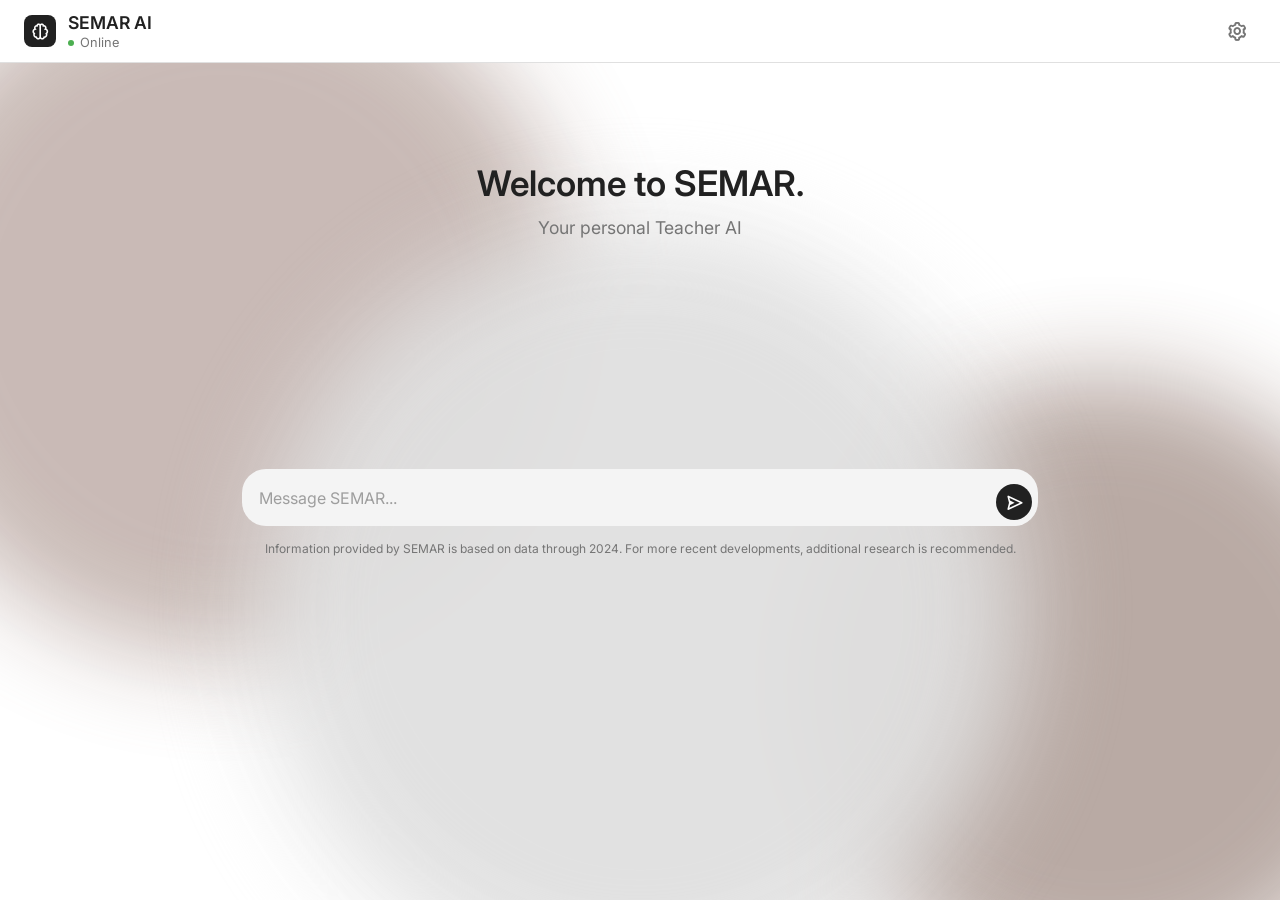
==== index.html @ 576eeb79 "Initial commit of SEMAR chatbot" ====
<!DOCTYPE html>
<html lang="en">

<head>
    <meta charset="UTF-8">
    <meta name="viewport" content="width=device-width, initial-scale=1.0">
    <title>SEMAR AI Chatbot</title>
    <!-- Google Fonts -->
    <link rel="preconnect" href="https://fonts.googleapis.com">
    <link rel="preconnect" href="https://fonts.gstatic.com" crossorigin>
    <link href="https://fonts.googleapis.com/css2?family=Inter:wght@300;400;500;600;700&display=swap" rel="stylesheet">
    <!-- Boxicons -->
    <link href='https://unpkg.com/boxicons@2.1.4/css/boxicons.min.css' rel='stylesheet'>
    <link rel="stylesheet" href="style.css?v=17">
    <!-- Marked.js for Markdown parsing -->
    <script src="https://cdn.jsdelivr.net/npm/marked/marked.min.js"></script>
</head>

<body>
    <!-- Background Elements -->
    <div class="bg-shape circle-1"></div>
    <div class="bg-shape circle-2"></div>
    <div class="bg-shape circle-3"></div>

    <div class="app-container">
        <!-- Header -->
        <header class="chat-header">
            <div class="header-left">
                <div class="logo-container">
                    <i class='bx bx-brain'></i>
                </div>
                <div>
                    <h1>SEMAR AI</h1>
                    <p class="status"><span class="status-dot"></span> Online</p>
                </div>
            </div>
            <div class="header-right">
                <div class="user-profile-container">
                    <div class="profile-dropdown-wrapper">
                        <img id="user-profile-img" src="" alt="User Profile" class="hidden">
                        <div id="logout-menu" class="hidden">
                            <button id="logout-btn"><i class='bx bx-log-out'></i> Log out</button>
                        </div>
                    </div>
                    <div id="google-login-container">
                        <!-- Button pushed here automatically via JS -->
                    </div>
                </div>
                <button id="settings-btn" class="icon-btn" title="Settings">
                    <i class='bx bx-cog'></i>
                </button>
            </div>
        </header>

        <!-- Welcome Section Overlay -->
        <div class="welcome-section" id="welcome-section">
            <h2 id="welcome-text">Welcome to SEMAR.</h2>
            <p>Your personal Teacher AI</p>
        </div>

        <!-- Chat Area -->
        <main class="chat-window" id="chat-window">
            <div class="message-list" id="message-list">
                <!-- Messages will appear here -->
            </div>
        </main>

        <!-- Input Area -->
        <footer class="chat-input-area">
            <form id="chat-form">
                <textarea id="message-input" placeholder="Message SEMAR..." rows="1"></textarea>
                <button type="submit" id="send-btn" class="send-btn">
                    <i class='bx bx-send'></i>
                </button>
            </form>
            <div class="footer-note">Information provided by SEMAR is based on data through 2024. For more recent
                developments, additional research is recommended.</div>
        </footer>
    </div>

    <!-- Settings Modal -->
    <div id="settings-modal" class="modal-overlay hidden">
        <div class="modal">
            <div class="modal-header">
                <h2>API Configuration</h2>
                <button id="close-modal-btn" class="icon-btn"><i class='bx bx-x'></i></button>
            </div>
            <div class="modal-content">
                <p class="modal-desc">API Connection configured.</p>
                <div class="form-group">
                    <label for="model-name">Model Name</label>
                    <select id="model-name" required>
                        <option value="">Loading models...</option>
                    </select>
                </div>
                <button id="save-settings-btn" class="primary-btn">Save Settings</button>
            </div>
        </div>
    </div>
    <script src="script.js?v=17"></script>
    <!-- Google Identity Services -->
    <script src="https://accounts.google.com/gsi/client" async defer></script>
</body>

</html>
---- style.css ----
:root {
    --bg-main: #FFFFFF;
    --bg-panel: #FFFFFF;
    --border-color: #E0E0E0;
    --text-primary: #212121;
    --text-secondary: #757575;
    --primary-color: #6D4C41;
    --primary-hover: #5D4037;
    --secondary-color: #A1887F;
    --user-msg-bg: #F5F5F5;
    --ai-msg-bg: transparent;
    --shadow-sm: 0 2px 6px rgba(0, 0, 0, 0.05);
    --shadow-md: 0 4px 16px rgba(0, 0, 0, 0.08);
}

* {
    margin: 0;
    padding: 0;
    box-sizing: border-box;
    font-family: 'Inter', sans-serif;
}

body {
    background-color: var(--bg-main);
    color: var(--text-primary);
    overflow: hidden;
    height: 100vh;
}

/* Background Dynamic Google-Style Orbs */
.bg-shape {
    position: fixed;
    border-radius: 50%;
    filter: blur(50px); /* Reduced blur makes the inner color strike harder */
    opacity: 0.95; /* Huge opacity boost for maximum noticeability */
    z-index: 0;
    pointer-events: none;
    transition: all 1.8s cubic-bezier(0.4, 0, 0.2, 1);
}

.circle-1 {
    width: 55vw; /* Larger */
    height: 55vw;
    background: rgba(161, 136, 127, 0.6); /* Punchier Soft Brown */
    top: -5vh;
    left: -10vw;
    animation: float1 4s infinite alternate ease-in-out;
}

.circle-2 {
    width: 48vw;
    height: 48vw;
    background: rgba(109, 76, 65, 0.5); /* Punchier Primary Brown */
    bottom: -10vh;
    right: -10vw;
    animation: float2 5s infinite alternate ease-in-out;
}

.circle-3 {
    width: 60vw;
    height: 60vw;
    background: rgba(224, 224, 224, 1); /* Opaque Soft Gray */
    top: 25vh;
    left: 20vw;
    animation: float3 6s infinite alternate ease-in-out;
}

/* Focused state when chat begins */
body.chat-active .bg-shape {
    opacity: 0.15;
    filter: blur(60px);
}

body.chat-active .circle-1 {
    transform: scale(0.6) translate(-20vw, -20vh);
    animation-play-state: paused;
}

body.chat-active .circle-2 {
    transform: scale(0.6) translate(20vw, 20vh);
    animation-play-state: paused;
}

body.chat-active .circle-3 {
    transform: scale(0.4) translate(-10vw, 10vh);
    animation-play-state: paused;
}

@keyframes float1 {
    0% { transform: translate(0, 0) scale(0.9); }
    100% { transform: translate(25vw, 20vh) scale(1.1); } /* Giant sweeps */
}

@keyframes float2 {
    0% { transform: translate(0, 0) scale(0.9); }
    100% { transform: translate(-25vw, -20vh) scale(1.1); }
}

@keyframes float3 {
    0% { transform: translate(0, 0) scale(0.9); }
    100% { transform: translate(15vw, -25vh) scale(1.05); }
}

/* App Container */
.app-container {
    width: 100vw;
    height: 100vh;
    display: flex;
    flex-direction: column;
    position: relative;
    z-index: 1; /* Stay firmly above background shapes */
    background: transparent;
}

/* Header */
.chat-header {
    display: flex;
    justify-content: space-between;
    align-items: center;
    padding: 0.75rem 1.5rem;
    border-bottom: 1px solid var(--border-color);
    background: var(--bg-main);
    z-index: 10;
}

.header-left {
    display: flex;
    align-items: center;
    gap: 0.75rem;
}

.logo-container {
    width: 32px;
    height: 32px;
    background: var(--text-primary);
    border-radius: 8px;
    display: flex;
    justify-content: center;
    align-items: center;
    font-size: 1.2rem;
    color: #fff;
}

.chat-header h1 {
    font-size: 1.1rem;
    font-weight: 600;
    color: var(--text-primary);
}

.status {
    font-size: 0.8rem;
    color: var(--text-secondary);
    display: flex;
    align-items: center;
    gap: 0.4rem;
    margin-top: 0.1rem;
}

.status-dot {
    width: 6px;
    height: 6px;
    background-color: #4CAF50;
    border-radius: 50%;
    display: inline-block;
}

.icon-btn {
    background: transparent;
    border: none;
    color: var(--text-secondary);
    font-size: 1.4rem;
    cursor: pointer;
    transition: all 0.2s ease;
    padding: 0.5rem;
    border-radius: 50%;
    display: flex;
    align-items: center;
    justify-content: center;
}

.icon-btn:hover {
    color: var(--text-primary);
    background: #F5F5F5;
}

/* Chat Area */
.chat-window {
    flex: 1;
    overflow-y: auto;
    overflow-x: hidden;
    position: relative;
    display: flex;
    flex-direction: column;
    align-items: center;
}

/* Custom Scrollbar */
.chat-window::-webkit-scrollbar {
    width: 8px;
}
.chat-window::-webkit-scrollbar-track {
    background: transparent;
}
.chat-window::-webkit-scrollbar-thumb {
    background: #E0E0E0;
    border-radius: 10px;
}
.chat-window::-webkit-scrollbar-thumb:hover {
    background: #BDBDBD;
}

/* Welcome Section */
.welcome-section {
    position: absolute;
    top: 18vh; 
    left: 50%;
    width: 100%;
    max-width: 800px;
    text-align: center;
    padding: 0 1rem;
    z-index: 5;
    /* Default animated state when chat IS started */
    opacity: 0;
    pointer-events: none;
    transform: translate(-50%, -40px); 
    transition: all 0.6s cubic-bezier(0.2, 0.8, 0.2, 1);
}

.app-container:not(.chat-started) .welcome-section {
    /* Centered initial state */
    opacity: 1;
    pointer-events: auto;
    transform: translate(-50%, 0);
}

@keyframes fadeIn {
    0% { opacity: 0; }
    100% { opacity: 1; }
}

.welcome-section h2 {
    font-size: 2.2rem;
    margin-bottom: 0.8rem;
    color: var(--text-primary);
    font-weight: 600;
}

.welcome-section p {
    color: var(--text-secondary);
    font-size: 1.1rem;
    margin-bottom: 2.5rem;
}



.hint {
    font-size: 0.85rem !important;
}

/* User Profile (Google Auth) */
.user-profile-container {
    display: flex;
    flex-direction: column;
    align-items: center;
    gap: 1rem;
    margin-top: 1.5rem;
}

.header-right {
    display: flex;
    align-items: center;
    gap: 1rem;
}

.header-right .user-profile-container {
    flex-direction: row;
    margin-top: 0;
    gap: 0.5rem;
}

.header-right #user-profile-img {
    width: 32px;
    height: 32px;
    border-width: 2px;
    margin-right: 0.5rem;
}

#user-profile-img {
    width: 36px;
    height: 36px;
    border-radius: 50%;
    object-fit: cover;
    border: 2px solid rgba(255, 255, 255, 0.5);
    box-shadow: var(--shadow-sm);
    animation: fadeIn 0.4s ease;
    cursor: pointer;
    transition: transform 0.2s ease;
}

#user-profile-img:hover {
    transform: scale(1.05);
}

.profile-dropdown-wrapper {
    position: relative;
    display: flex;
    align-items: center;
}

#logout-menu {
    position: absolute;
    top: calc(100% + 0.5rem);
    right: 0;
    background: var(--bg-panel);
    border: 1px solid var(--border-color);
    box-shadow: var(--shadow-md);
    border-radius: 8px;
    padding: 0.4rem;
    z-index: 100;
    min-width: 140px;
    animation: fadeIn 0.2s ease;
}

#logout-menu.hidden {
    display: none !important;
}

#logout-btn {
    width: 100%;
    background: transparent;
    border: none;
    padding: 0.6rem 1rem;
    cursor: pointer;
    color: #ef4444;
    font-weight: 500;
    font-size: 0.95rem;
    border-radius: 6px;
    display: flex;
    align-items: center;
    gap: 0.5rem;
    transition: background 0.2s ease, color 0.2s ease;
}

#logout-btn:hover {
    background: #fef2f2;
}

#user-profile-img.hidden,
#google-login-container.hidden {
    display: none !important;
}

/* Message List */
.message-list {
    width: 100%;
    max-width: 800px;
    display: flex;
    flex-direction: column;
    padding: 2rem 1rem 80px 1rem; /* Pad bottom so scrolled messages clear the input overlay completely */
    gap: 1.8rem;
}

.message {
    display: flex;
    gap: 1rem;
    max-width: 100%;
    animation: fadeIn 0.3s ease forwards;
}

.message.user {
    align-self: flex-end;
    flex-direction: row-reverse;
}

.message.ai {
    align-self: flex-start;
}

.msg-avatar {
    width: 30px;
    height: 30px;
    border-radius: 6px;
    display: flex;
    justify-content: center;
    align-items: center;
    flex-shrink: 0;
    color: white;
    font-size: 1.1rem;
}

.user .msg-avatar {
    background: transparent;
    color: transparent;
    display: none; /* ChatGPT style hides user avatar */
}

.ai .msg-avatar {
    background: var(--primary-color);
}

.msg-content {
    line-height: 1.6;
    font-size: 1rem;
    white-space: pre-wrap;
    word-break: break-word;
    color: var(--text-primary);
    padding: 0.2rem 0;
}

.user .msg-content {
    background: var(--user-msg-bg);
    padding: 0.75rem 1.25rem;
    border-radius: 18px;
    border-bottom-right-radius: 4px;
}

.ai .msg-content {
    background: var(--ai-msg-bg);
    width: 100%;
    /* Override pre-wrap to prevent large gaps around block elements */
    white-space: normal; 
}

/* Markdown Specifics */
.ai .msg-content p {
    margin-bottom: 0.75rem;
}
.ai .msg-content p:last-child {
    margin-bottom: 0;
}

.ai .msg-content strong {
    font-weight: 600;
    color: var(--text-primary);
}

.ai .msg-content pre {
    background: #1E1E1E;
    color: #D4D4D4;
    padding: 1rem;
    border-radius: 8px;
    overflow-x: auto;
    margin: 1rem 0;
    font-size: 0.9rem;
    box-shadow: inset 0 2px 4px rgba(0,0,0,0.2);
}

.ai .msg-content code {
    font-family: 'Consolas', 'Monaco', monospace;
    background: rgba(0,0,0,0.06);
    padding: 0.15rem 0.35rem;
    border-radius: 4px;
    font-size: 0.9em;
    color: #d32f2f;
}

.ai .msg-content pre code {
    background: transparent;
    padding: 0;
    color: inherit;
    font-size: 1em;
}

.ai .msg-content ul, .ai .msg-content ol {
    margin-left: 1.5rem;
    margin-bottom: 0.75rem;
}

.ai .msg-content li {
    margin-bottom: 0.25rem;
}

.ai .msg-content.error {
    color: #ef4444;
}

/* Loading Dots */
.typing-indicator {
    display: flex;
    gap: 4px;
    align-items: center;
    height: 24px;
}

.typing-dot {
    width: 5px;
    height: 5px;
    background-color: var(--text-secondary);
    border-radius: 50%;
    animation: bounce 1s infinite alternate;
}

.typing-dot:nth-child(2) { animation-delay: 0.2s; }
.typing-dot:nth-child(3) { animation-delay: 0.4s; }

@keyframes bounce {
    to { transform: translateY(-3px); opacity: 0.5; }
}

/* Input Area */
.chat-input-area {
    width: 100%;
    padding: 0.5rem 1rem 1.5rem 1rem;
    display: flex;
    flex-direction: column;
    align-items: center;
    position: relative;
    z-index: 20;
    
    /* Default frosted glass state for active chat */
    background: rgba(255, 255, 255, 0.7);
    backdrop-filter: blur(16px);
    -webkit-backdrop-filter: blur(16px);
    border-top: 1px solid rgba(224, 224, 224, 0.5);

    transform: translateY(0);
    transition: all 0.6s cubic-bezier(0.2, 0.8, 0.2, 1);
}

.app-container:not(.chat-started) .chat-input-area {
    /* Initially fully transparent over the giant background orbs */
    background: transparent;
    backdrop-filter: none;
    -webkit-backdrop-filter: none;
    border-top-color: transparent;
    transform: translateY(calc(-40vh + 3rem));
}

#chat-form {
    width: 100%;
    max-width: 800px;
    display: flex;
    gap: 0.5rem;
    align-items: flex-end;
    border-radius: 26px;
    padding: 0.5rem 0.5rem 0.5rem 1.2rem;
    position: relative;
    z-index: 1;
    overflow: hidden; /* Contains the spinning background */
}

/* Background that covers the center, revealing only the border */
#chat-form::after {
    content: '';
    position: absolute;
    inset: 2px; /* Border thickness */
    background: #F4F4F4;
    border-radius: 24px;
    z-index: -1;
    transition: background 0.2s ease, box-shadow 0.2s ease;
    pointer-events: none;
}

#chat-form:focus-within::after {
    background: #FFFFFF;
    box-shadow: var(--shadow-sm);
}

/* The spinning glowing line */
#chat-form::before {
    content: '';
    position: absolute;
    width: 2500px; /* Perfect huge square ensures mathematical rotation */
    height: 2500px;
    top: 50%;
    left: 50%;
    transform: translate(-50%, -50%) rotate(0deg);
    /* Wider angle for a beautifully long elegant tail */
    background: conic-gradient(from 0deg, transparent 65%, rgba(109, 76, 65, 0.1) 85%, rgba(109, 76, 65, 0.9) 100%);
    z-index: -2;
    opacity: 0;
    pointer-events: none;
}

#chat-form:hover::before {
    animation: snakeGlow 2s cubic-bezier(0.4, 0, 0.2, 1) forwards; /* Spins exactly once, comfortably slower */
}

@keyframes snakeGlow {
    0% { transform: translate(-50%, -50%) rotate(0deg); opacity: 0; }
    5% { opacity: 1; }
    85% { opacity: 1; }
    100% { transform: translate(-50%, -50%) rotate(360deg); opacity: 0; }
}

#message-input {
    flex: 1;
    background: transparent;
    border: none;
    color: var(--text-primary);
    font-size: 1rem;
    resize: none;
    padding: 0.65rem 0;
    max-height: 200px;
    min-height: 24px;
    line-height: 1.5;
}

#message-input::placeholder {
    color: #9E9E9E;
}

#message-input:focus {
    outline: none;
}

.send-btn {
    background: var(--text-primary);
    color: white;
    border: none;
    width: 36px;
    height: 36px;
    border-radius: 50%;
    display: flex;
    justify-content: center;
    align-items: center;
    font-size: 1.2rem;
    cursor: pointer;
    transition: all 0.2s ease;
    flex-shrink: 0;
}

.send-btn:hover:not(:disabled) {
    background: #424242;
}

/* Stop Button State */
.send-btn.stop-btn {
    background: #ef4444; /* Red color for stop */
    animation: pulse 2s infinite ease-in-out;
}

.send-btn.stop-btn:hover:not(:disabled) {
    background: #dc2626;
    animation: none;
}

@keyframes pulse {
    0% { transform: scale(1); box-shadow: 0 0 0 0 rgba(239, 68, 68, 0.4); }
    50% { transform: scale(1.05); box-shadow: 0 0 0 8px rgba(239, 68, 68, 0); }
    100% { transform: scale(1); box-shadow: 0 0 0 0 rgba(239, 68, 68, 0); }
}

.send-btn:disabled {
    background: #E0E0E0;
    color: #BDBDBD;
    cursor: not-allowed;
}

.footer-note {
    text-align: center;
    font-size: 0.75rem;
    color: var(--text-secondary);
    margin-top: 0.8rem;
    margin-bottom: 0.5rem;
}

/* Modal */
.modal-overlay {
    position: absolute;
    top: 0;
    left: 0;
    width: 100vw;
    height: 100vh;
    background: rgba(0, 0, 0, 0.4);
    z-index: 100;
    display: flex;
    justify-content: center;
    align-items: center;
    opacity: 1;
    transition: opacity 0.2s ease;
}

.modal-overlay.hidden {
    opacity: 0;
    pointer-events: none;
}

.modal {
    background: #FFFFFF;
    border-radius: 16px;
    width: 90%;
    max-width: 400px;
    padding: 2rem;
    box-shadow: 0 10px 40px rgba(0, 0, 0, 0.1);
    transform: scale(1);
    transition: transform 0.2s ease;
}

.modal-overlay.hidden .modal {
    transform: scale(0.95);
}

.modal-header {
    display: flex;
    justify-content: space-between;
    align-items: center;
    margin-bottom: 1.2rem;
}

.modal-header h2 {
    font-size: 1.2rem;
    color: var(--text-primary);
    font-weight: 600;
}

.modal-desc {
    font-size: 0.9rem;
    color: var(--text-secondary);
    margin-bottom: 2rem;
    line-height: 1.5;
}

.form-group {
    margin-bottom: 1.5rem;
}

.form-group label {
    display: block;
    margin-bottom: 0.5rem;
    font-size: 0.9rem;
    font-weight: 500;
    color: var(--text-primary);
}

.form-group input, .form-group select {
    width: 100%;
    padding: 0.75rem 1rem;
    border-radius: 12px;
    background: #F5F5F5;
    border: 1px solid transparent;
    color: var(--text-primary);
    font-size: 1rem;
    transition: all 0.2s ease;
}

.form-group select {
    appearance: none;
    cursor: pointer;
    background-image: url("data:image/svg+xml;charset=UTF-8,%3csvg xmlns='http://www.w3.org/2000/svg' viewBox='0 0 24 24' fill='none' stroke='%23757575' stroke-width='2' stroke-linecap='round' stroke-linejoin='round'%3e%3cpolyline points='6 9 12 15 18 9'%3e%3c/polyline%3e%3c/svg%3e");
    background-repeat: no-repeat;
    background-position: right 1rem center;
    background-size: 1em;
}

.form-group input:focus, .form-group select:focus {
    outline: none;
    border-color: var(--text-primary);
    background: #FFFFFF;
}

.form-group small {
    display: block;
    margin-top: 0.6rem;
    font-size: 0.8rem;
    color: var(--text-secondary);
    line-height: 1.4;
}

.primary-btn {
    width: 100%;
    padding: 0.8rem;
    background: var(--text-primary);
    color: white;
    border: none;
    border-radius: 12px;
    font-size: 1rem;
    font-weight: 600;
    cursor: pointer;
    transition: all 0.2s ease;
    margin-top: 1rem;
}

.primary-btn:hover {
    background: #424242;
}

/* Responsive */
@media (max-width: 600px) {
    .chat-header h1 { font-size: 1rem; }
    .welcome-section h2 { font-size: 1.8rem; }
    #chat-form { border-radius: 20px; }
}
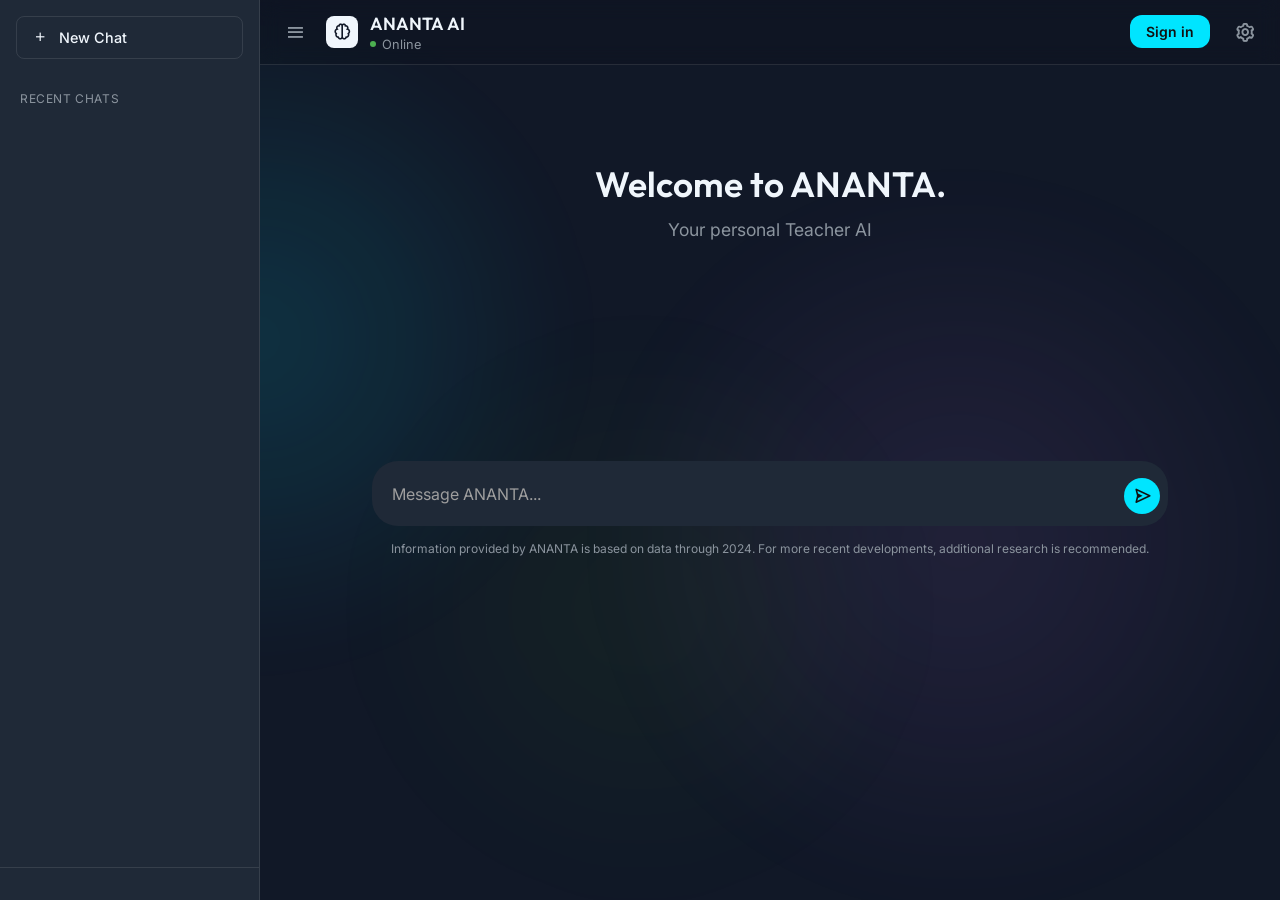
==== commit 9fd071a2: "Initial commit of Ananta AI Frontend for Cloudflare Pages" ====
--- a/index.html
+++ b/index.html
@@ -4,16 +4,18 @@
 <head>
     <meta charset="UTF-8">
     <meta name="viewport" content="width=device-width, initial-scale=1.0">
-    <title>SEMAR AI Chatbot</title>
+    <title>ANANTA AI</title>
     <!-- Google Fonts -->
     <link rel="preconnect" href="https://fonts.googleapis.com">
     <link rel="preconnect" href="https://fonts.gstatic.com" crossorigin>
-    <link href="https://fonts.googleapis.com/css2?family=Inter:wght@300;400;500;600;700&display=swap" rel="stylesheet">
+    <link href="https://fonts.googleapis.com/css2?family=Outfit:wght@400;500;600;700;800;900&family=Inter:wght@300;400;500;600;700&display=swap" rel="stylesheet">
     <!-- Boxicons -->
     <link href='https://unpkg.com/boxicons@2.1.4/css/boxicons.min.css' rel='stylesheet'>
-    <link rel="stylesheet" href="style.css?v=17">
+    <link rel="stylesheet" href="style.css?v=18">
     <!-- Marked.js for Markdown parsing -->
     <script src="https://cdn.jsdelivr.net/npm/marked/marked.min.js"></script>
+    <link href="https://cdn.jsdelivr.net/npm/katex@0.16.8/dist/katex.min.css" rel="stylesheet">
+    <script src="https://cdn.jsdelivr.net/npm/katex@0.16.8/dist/katex.min.js"></script>
 </head>
 
 <body>
@@ -22,84 +24,120 @@
     <div class="bg-shape circle-2"></div>
     <div class="bg-shape circle-3"></div>
 
-    <div class="app-container">
-        <!-- Header -->
-        <header class="chat-header">
-            <div class="header-left">
-                <div class="logo-container">
-                    <i class='bx bx-brain'></i>
-                </div>
-                <div>
-                    <h1>SEMAR AI</h1>
-                    <p class="status"><span class="status-dot"></span> Online</p>
+    <div class="app-layout">
+        <!-- Sidebar -->
+        <aside class="sidebar" id="sidebar">
+            <div class="sidebar-header">
+                <button id="new-chat-btn" class="new-chat-btn">
+                    <i class='bx bx-plus'></i> New Chat
+                </button>
+                <button id="sidebar-toggle-close" class="icon-btn mobile-only">
+                    <i class='bx bx-x'></i>
+                </button>
+            </div>
+            <div class="sidebar-content">
+                <div class="history-group">
+                    <div class="history-label">Recent Chats</div>
+                    <div id="conversation-list" class="conversation-list">
+                        <!-- Conversation items will appear here -->
+                    </div>
                 </div>
             </div>
-            <div class="header-right">
-                <div class="user-profile-container">
-                    <div class="profile-dropdown-wrapper">
-                        <img id="user-profile-img" src="" alt="User Profile" class="hidden">
-                        <div id="logout-menu" class="hidden">
-                            <button id="logout-btn"><i class='bx bx-log-out'></i> Log out</button>
+            <div class="sidebar-footer">
+                <div id="user-info-sidebar" class="user-info-sidebar hidden">
+                    <img id="user-avatar-sidebar" src="" alt="">
+                    <span id="username-sidebar"></span>
+                </div>
+            </div>
+        </aside>
+
+        <div class="app-container">
+            <!-- Header -->
+            <header class="chat-header">
+                <div class="header-left">
+                    <button id="sidebar-toggle" class="icon-btn" title="Toggle Sidebar">
+                        <i class='bx bx-menu'></i>
+                    </button>
+                    <div class="logo-container">
+                        <i class='bx bx-brain'></i>
+                    </div>
+                    <div>
+                        <h1>ANANTA AI</h1>
+                        <p class="status"><span class="status-dot"></span> Online</p>
+                    </div>
+                </div>
+                <div class="header-right">
+                    <div class="user-profile-container">
+                        <div class="profile-dropdown-wrapper">
+                            <img id="user-profile-img" src="" alt="User Profile" class="hidden">
+                            <div id="logout-menu" class="hidden">
+                                <button id="logout-btn"><i class='bx bx-log-out'></i> Log out</button>
+                            </div>
+                        </div>
+                        <div id="login-container">
+                            <a href="login.html" class="primary-btn-sm" style="text-decoration:none; padding:8px 16px; border-radius:12px; font-weight:600; font-size:14px;">Sign in</a>
                         </div>
                     </div>
-                    <div id="google-login-container">
-                        <!-- Button pushed here automatically via JS -->
-                    </div>
+                    <button id="settings-btn" class="icon-btn" title="Settings">
+                        <i class='bx bx-cog'></i>
+                    </button>
                 </div>
-                <button id="settings-btn" class="icon-btn" title="Settings">
-                    <i class='bx bx-cog'></i>
-                </button>
+            </header>
+
+            <!-- Welcome Section Overlay -->
+            <div class="welcome-section" id="welcome-section">
+                <h2 id="welcome-text">Welcome to ANANTA.</h2>
+                <p>Your personal Teacher AI</p>
             </div>
-        </header>
 
-        <!-- Welcome Section Overlay -->
-        <div class="welcome-section" id="welcome-section">
-            <h2 id="welcome-text">Welcome to SEMAR.</h2>
-            <p>Your personal Teacher AI</p>
+            <!-- Chat Area -->
+            <main class="chat-window" id="chat-window">
+                <div class="message-list" id="message-list">
+                    <!-- Messages will appear here -->
+                </div>
+            </main>
+
+            <!-- Input Area -->
+            <footer class="chat-input-area">
+                <form id="chat-form">
+                    <textarea id="message-input" placeholder="Message ANANTA..." rows="1"></textarea>
+                    <button type="submit" id="send-btn" class="send-btn">
+                        <i class='bx bx-send'></i>
+                    </button>
+                </form>
+                <div class="footer-note">Information provided by ANANTA is based on data through 2024. For more recent
+                    developments, additional research is recommended.</div>
+            </footer>
         </div>
-
-        <!-- Chat Area -->
-        <main class="chat-window" id="chat-window">
-            <div class="message-list" id="message-list">
-                <!-- Messages will appear here -->
-            </div>
-        </main>
-
-        <!-- Input Area -->
-        <footer class="chat-input-area">
-            <form id="chat-form">
-                <textarea id="message-input" placeholder="Message SEMAR..." rows="1"></textarea>
-                <button type="submit" id="send-btn" class="send-btn">
-                    <i class='bx bx-send'></i>
-                </button>
-            </form>
-            <div class="footer-note">Information provided by SEMAR is based on data through 2024. For more recent
-                developments, additional research is recommended.</div>
-        </footer>
     </div>
 
     <!-- Settings Modal -->
     <div id="settings-modal" class="modal-overlay hidden">
         <div class="modal">
             <div class="modal-header">
-                <h2>API Configuration</h2>
+                <h2>Settings</h2>
                 <button id="close-modal-btn" class="icon-btn"><i class='bx bx-x'></i></button>
             </div>
             <div class="modal-content">
-                <p class="modal-desc">API Connection configured.</p>
-                <div class="form-group">
-                    <label for="model-name">Model Name</label>
-                    <select id="model-name" required>
-                        <option value="">Loading models...</option>
-                    </select>
+                <p class="modal-desc">Choose which AI model to use for your conversations.</p>
+                <div class="model-card-section">
+                    <div class="model-card-group-label">🤖 SEMAR AI</div>
+                    <div class="model-card-list" id="semar-card-list">
+                        <div class="model-card-loading">Loading models...</div>
+                    </div>
                 </div>
-                <button id="save-settings-btn" class="primary-btn">Save Settings</button>
+                <div class="model-card-section">
+                    <div class="model-card-group-label">⚡ General Models</div>
+                    <div class="model-card-list" id="cerebras-card-list">
+                        <!-- filled by JS -->
+                    </div>
+                </div>
+                <button id="save-settings-btn" class="primary-btn">Save</button>
             </div>
         </div>
     </div>
-    <script src="script.js?v=17"></script>
-    <!-- Google Identity Services -->
-    <script src="https://accounts.google.com/gsi/client" async defer></script>
+    <script src="config.js"></script>
+    <script src="script.js?v=20"></script>
 </body>
 
 </html>
--- a/style.css
+++ b/style.css
@@ -1,16 +1,18 @@
 :root {
-    --bg-main: #FFFFFF;
-    --bg-panel: #FFFFFF;
-    --border-color: #E0E0E0;
-    --text-primary: #212121;
-    --text-secondary: #757575;
-    --primary-color: #6D4C41;
-    --primary-hover: #5D4037;
-    --secondary-color: #A1887F;
-    --user-msg-bg: #F5F5F5;
+    --bg-main: #111827;
+    --bg-panel: #1f2937;
+    --border-color: rgba(255, 255, 255, 0.1);
+    --text-primary: #f0f6fc;
+    --text-secondary: #8b949e;
+    --primary-color: #00E5FF;
+    --primary-hover: #00b8cc;
+    --secondary-color: #76FF03;
+    --user-msg-bg: #374151;
+    /* Dark gray for user */
     --ai-msg-bg: transparent;
-    --shadow-sm: 0 2px 6px rgba(0, 0, 0, 0.05);
-    --shadow-md: 0 4px 16px rgba(0, 0, 0, 0.08);
+    --shadow-sm: 0 4px 12px rgba(0, 0, 0, 0.3);
+    --shadow-md: 0 8px 24px rgba(0, 0, 0, 0.5);
+    --glass-bg: rgba(22, 27, 34, 0.7);
 }
 
 * {
@@ -20,6 +22,18 @@
     font-family: 'Inter', sans-serif;
 }
 
+.hidden {
+    display: none !important;
+}
+
+h1,
+h2,
+h3,
+h4,
+.brand-text {
+    font-family: 'Outfit', sans-serif;
+}
+
 body {
     background-color: var(--bg-main);
     color: var(--text-primary);
@@ -31,26 +45,29 @@
 .bg-shape {
     position: fixed;
     border-radius: 50%;
-    filter: blur(50px); /* Reduced blur makes the inner color strike harder */
-    opacity: 0.95; /* Huge opacity boost for maximum noticeability */
+    filter: blur(50px);
+    /* Reduced blur makes the inner color strike harder */
+    opacity: 0.95;
+    /* Huge opacity boost for maximum noticeability */
     z-index: 0;
     pointer-events: none;
     transition: all 1.8s cubic-bezier(0.4, 0, 0.2, 1);
 }
 
 .circle-1 {
-    width: 55vw; /* Larger */
-    height: 55vw;
-    background: rgba(161, 136, 127, 0.6); /* Punchier Soft Brown */
+    width: 60vw;
+    /* Larger */
+    height: 60vw;
+    background: radial-gradient(circle at center, rgba(0, 229, 255, 0.15) 0%, transparent 60%);
     top: -5vh;
     left: -10vw;
     animation: float1 4s infinite alternate ease-in-out;
 }
 
 .circle-2 {
-    width: 48vw;
-    height: 48vw;
-    background: rgba(109, 76, 65, 0.5); /* Punchier Primary Brown */
+    width: 70vw;
+    height: 70vw;
+    background: radial-gradient(circle at center, rgba(206, 130, 255, 0.1) 0%, transparent 60%);
     bottom: -10vh;
     right: -10vw;
     animation: float2 5s infinite alternate ease-in-out;
@@ -59,7 +76,7 @@
 .circle-3 {
     width: 60vw;
     height: 60vw;
-    background: rgba(224, 224, 224, 1); /* Opaque Soft Gray */
+    background: radial-gradient(circle at center, rgba(118, 255, 3, 0.05) 0%, transparent 60%);
     top: 25vh;
     left: 20vw;
     animation: float3 6s infinite alternate ease-in-out;
@@ -87,29 +104,57 @@
 }
 
 @keyframes float1 {
-    0% { transform: translate(0, 0) scale(0.9); }
-    100% { transform: translate(25vw, 20vh) scale(1.1); } /* Giant sweeps */
+    0% {
+        transform: translate(0, 0) scale(0.9);
+    }
+
+    100% {
+        transform: translate(25vw, 20vh) scale(1.1);
+    }
+
+    /* Giant sweeps */
 }
 
 @keyframes float2 {
-    0% { transform: translate(0, 0) scale(0.9); }
-    100% { transform: translate(-25vw, -20vh) scale(1.1); }
+    0% {
+        transform: translate(0, 0) scale(0.9);
+    }
+
+    100% {
+        transform: translate(-25vw, -20vh) scale(1.1);
+    }
 }
 
 @keyframes float3 {
-    0% { transform: translate(0, 0) scale(0.9); }
-    100% { transform: translate(15vw, -25vh) scale(1.05); }
+    0% {
+        transform: translate(0, 0) scale(0.9);
+    }
+
+    100% {
+        transform: translate(15vw, -25vh) scale(1.05);
+    }
+}
+
+/* Layout */
+.app-layout {
+    display: flex;
+    width: 100vw;
+    height: 100vh;
+    overflow: hidden;
+    position: relative;
+    z-index: 1;
 }
 
 /* App Container */
 .app-container {
-    width: 100vw;
-    height: 100vh;
+    flex: 1;
+    height: 100%;
     display: flex;
     flex-direction: column;
     position: relative;
-    z-index: 1; /* Stay firmly above background shapes */
     background: transparent;
+    transition: all 0.3s ease;
+    overflow: hidden;
 }
 
 /* Header */
@@ -117,9 +162,10 @@
     display: flex;
     justify-content: space-between;
     align-items: center;
-    padding: 0.75rem 1.5rem;
+    padding: 0.75rem 1rem;
     border-bottom: 1px solid var(--border-color);
-    background: var(--bg-main);
+    background: rgba(0, 0, 0, 0.1);
+    backdrop-filter: blur(10px);
     z-index: 10;
 }
 
@@ -138,7 +184,7 @@
     justify-content: center;
     align-items: center;
     font-size: 1.2rem;
-    color: #fff;
+    color: var(--bg-main);
 }
 
 .chat-header h1 {
@@ -180,7 +226,166 @@
 
 .icon-btn:hover {
     color: var(--text-primary);
-    background: #F5F5F5;
+    background: var(--bg-panel);
+}
+
+.primary-btn-sm {
+    background: var(--primary-color);
+    color: #111;
+    border: none;
+    padding: 8px 16px;
+    border-radius: 12px;
+    font-weight: 600;
+    font-size: 14px;
+    cursor: pointer;
+    transition: all 0.2s ease;
+    display: inline-flex;
+    align-items: center;
+    justify-content: center;
+}
+
+.primary-btn-sm:hover {
+    background: var(--primary-hover);
+    transform: translateY(-1px);
+    box-shadow: 0 4px 12px rgba(0, 229, 255, 0.3);
+}
+
+/* Sidebar Styling */
+.sidebar {
+    width: 260px;
+    height: 100%;
+    background: var(--bg-panel);
+    border-right: 1px solid var(--border-color);
+    display: flex;
+    flex-direction: column;
+    transition: transform 0.4s cubic-bezier(0.2, 0.8, 0.2, 1), margin-left 0.4s cubic-bezier(0.2, 0.8, 0.2, 1);
+    z-index: 50;
+    position: relative;
+}
+
+.sidebar.collapsed {
+    margin-left: -260px;
+}
+
+.sidebar-header {
+    padding: 1rem;
+    display: flex;
+    gap: 0.5rem;
+}
+
+.new-chat-btn {
+    flex: 1;
+    display: flex;
+    align-items: center;
+    gap: 0.75rem;
+    background: transparent;
+    border: 1px solid var(--border-color);
+    color: var(--text-primary);
+    padding: 0.75rem 1rem;
+    border-radius: 8px;
+    cursor: pointer;
+    font-size: 0.9rem;
+    font-weight: 500;
+    transition: background 0.2s ease;
+}
+
+.new-chat-btn:hover {
+    background: rgba(255, 255, 255, 0.05);
+}
+
+.sidebar-content {
+    flex: 1;
+    overflow-y: auto;
+    padding: 0.5rem;
+}
+
+.sidebar-content::-webkit-scrollbar {
+    width: 4px;
+}
+
+.history-group {
+    margin-bottom: 1.5rem;
+}
+
+.history-label {
+    font-size: 0.75rem;
+    color: var(--text-secondary);
+    padding: 0.5rem 0.75rem;
+    text-transform: uppercase;
+    letter-spacing: 0.05em;
+}
+
+.conversation-list {
+    display: flex;
+    flex-direction: column;
+    gap: 2px;
+}
+
+.conversation-item {
+    display: flex;
+    align-items: center;
+    gap: 0.75rem;
+    padding: 0.75rem;
+    border-radius: 8px;
+    cursor: pointer;
+    color: var(--text-primary);
+    font-size: 0.9rem;
+    transition: background 0.2s ease;
+    white-space: nowrap;
+    overflow: hidden;
+    text-overflow: ellipsis;
+    position: relative;
+}
+
+.conversation-item:hover {
+    background: rgba(255, 255, 255, 0.05);
+}
+
+.conversation-item.active {
+    background: rgba(255, 255, 255, 0.1);
+}
+
+.conversation-item i {
+    color: var(--text-secondary);
+    font-size: 1.1rem;
+}
+
+.conversation-item .delete-conv-btn {
+    position: absolute;
+    right: 0.5rem;
+    opacity: 0;
+    transition: opacity 0.2s ease;
+    color: var(--text-secondary);
+}
+
+.conversation-item:hover .delete-conv-btn {
+    opacity: 1;
+}
+
+.sidebar-footer {
+    padding: 1rem;
+    border-top: 1px solid var(--border-color);
+}
+
+.user-info-sidebar {
+    display: flex;
+    align-items: center;
+    gap: 0.75rem;
+}
+
+.user-info-sidebar img {
+    width: 32px;
+    height: 32px;
+    border-radius: 50%;
+}
+
+.user-info-sidebar span {
+    font-size: 0.9rem;
+    font-weight: 500;
+}
+
+.mobile-only {
+    display: none;
 }
 
 /* Chat Area */
@@ -198,13 +403,16 @@
 .chat-window::-webkit-scrollbar {
     width: 8px;
 }
+
 .chat-window::-webkit-scrollbar-track {
     background: transparent;
 }
+
 .chat-window::-webkit-scrollbar-thumb {
     background: #E0E0E0;
     border-radius: 10px;
 }
+
 .chat-window::-webkit-scrollbar-thumb:hover {
     background: #BDBDBD;
 }
@@ -212,7 +420,7 @@
 /* Welcome Section */
 .welcome-section {
     position: absolute;
-    top: 18vh; 
+    top: 18vh;
     left: 50%;
     width: 100%;
     max-width: 800px;
@@ -222,7 +430,7 @@
     /* Default animated state when chat IS started */
     opacity: 0;
     pointer-events: none;
-    transform: translate(-50%, -40px); 
+    transform: translate(-50%, -40px);
     transition: all 0.6s cubic-bezier(0.2, 0.8, 0.2, 1);
 }
 
@@ -234,8 +442,13 @@
 }
 
 @keyframes fadeIn {
-    0% { opacity: 0; }
-    100% { opacity: 1; }
+    0% {
+        opacity: 0;
+    }
+
+    100% {
+        opacity: 1;
+    }
 }
 
 .welcome-section h2 {
@@ -248,7 +461,73 @@
 .welcome-section p {
     color: var(--text-secondary);
     font-size: 1.1rem;
-    margin-bottom: 2.5rem;
+    margin-bottom: 2rem;
+}
+
+/* Model Picker */
+.model-picker {
+    margin-top: 0.5rem;
+}
+
+.model-picker-label {
+    font-size: 0.75rem;
+    color: var(--text-secondary);
+    text-transform: uppercase;
+    letter-spacing: 0.08em;
+    margin-bottom: 0.75rem;
+}
+
+.model-select-wrapper {
+    position: relative;
+    display: inline-flex;
+    align-items: center;
+}
+
+.model-select-wrapper select {
+    appearance: none;
+    -webkit-appearance: none;
+    background: rgba(255, 255, 255, 0.05);
+    border: 1px solid var(--border-color);
+    border-radius: 12px;
+    color: var(--text-primary);
+    font-family: 'Inter', sans-serif;
+    font-size: 0.95rem;
+    font-weight: 500;
+    padding: 0.6rem 2.8rem 0.6rem 1.1rem;
+    cursor: pointer;
+    outline: none;
+    transition: all 0.2s ease;
+    min-width: 220px;
+}
+
+.model-select-wrapper select:hover,
+.model-select-wrapper select:focus {
+    border-color: var(--primary-color);
+    background: rgba(0, 229, 255, 0.07);
+    box-shadow: 0 0 12px rgba(0, 229, 255, 0.15);
+}
+
+.model-select-wrapper select option,
+.model-select-wrapper select optgroup {
+    background: #1a1a2e;
+    color: var(--text-primary);
+    font-family: 'Inter', sans-serif;
+}
+
+.model-select-wrapper select optgroup {
+    color: var(--text-secondary);
+    font-size: 0.8rem;
+    font-weight: 600;
+    text-transform: uppercase;
+    letter-spacing: 0.05em;
+}
+
+.model-select-wrapper .select-arrow {
+    position: absolute;
+    right: 0.8rem;
+    font-size: 1.1rem;
+    color: var(--text-secondary);
+    pointer-events: none;
 }
 
 
@@ -331,7 +610,7 @@
     border: none;
     padding: 0.6rem 1rem;
     cursor: pointer;
-    color: #ef4444;
+    color: #ff4b4b;
     font-weight: 500;
     font-size: 0.95rem;
     border-radius: 6px;
@@ -342,7 +621,7 @@
 }
 
 #logout-btn:hover {
-    background: #fef2f2;
+    background: rgba(255, 75, 75, 0.1);
 }
 
 #user-profile-img.hidden,
@@ -356,7 +635,8 @@
     max-width: 800px;
     display: flex;
     flex-direction: column;
-    padding: 2rem 1rem 80px 1rem; /* Pad bottom so scrolled messages clear the input overlay completely */
+    padding: 2rem 1rem 80px 1rem;
+    /* Pad bottom so scrolled messages clear the input overlay completely */
     gap: 1.8rem;
 }
 
@@ -391,7 +671,8 @@
 .user .msg-avatar {
     background: transparent;
     color: transparent;
-    display: none; /* ChatGPT style hides user avatar */
+    display: none;
+    /* ChatGPT style hides user avatar */
 }
 
 .ai .msg-avatar {
@@ -418,13 +699,14 @@
     background: var(--ai-msg-bg);
     width: 100%;
     /* Override pre-wrap to prevent large gaps around block elements */
-    white-space: normal; 
+    white-space: normal;
 }
 
 /* Markdown Specifics */
 .ai .msg-content p {
     margin-bottom: 0.75rem;
 }
+
 .ai .msg-content p:last-child {
     margin-bottom: 0;
 }
@@ -442,12 +724,12 @@
     overflow-x: auto;
     margin: 1rem 0;
     font-size: 0.9rem;
-    box-shadow: inset 0 2px 4px rgba(0,0,0,0.2);
+    box-shadow: inset 0 2px 4px rgba(0, 0, 0, 0.2);
 }
 
 .ai .msg-content code {
     font-family: 'Consolas', 'Monaco', monospace;
-    background: rgba(0,0,0,0.06);
+    background: rgba(0, 0, 0, 0.06);
     padding: 0.15rem 0.35rem;
     border-radius: 4px;
     font-size: 0.9em;
@@ -461,7 +743,8 @@
     font-size: 1em;
 }
 
-.ai .msg-content ul, .ai .msg-content ol {
+.ai .msg-content ul,
+.ai .msg-content ol {
     margin-left: 1.5rem;
     margin-bottom: 0.75rem;
 }
@@ -490,11 +773,19 @@
     animation: bounce 1s infinite alternate;
 }
 
-.typing-dot:nth-child(2) { animation-delay: 0.2s; }
-.typing-dot:nth-child(3) { animation-delay: 0.4s; }
+.typing-dot:nth-child(2) {
+    animation-delay: 0.2s;
+}
+
+.typing-dot:nth-child(3) {
+    animation-delay: 0.4s;
+}
 
 @keyframes bounce {
-    to { transform: translateY(-3px); opacity: 0.5; }
+    to {
+        transform: translateY(-3px);
+        opacity: 0.5;
+    }
 }
 
 /* Input Area */
@@ -506,15 +797,39 @@
     align-items: center;
     position: relative;
     z-index: 20;
-    
+
     /* Default frosted glass state for active chat */
-    background: rgba(255, 255, 255, 0.7);
-    backdrop-filter: blur(16px);
-    -webkit-backdrop-filter: blur(16px);
-    border-top: 1px solid rgba(224, 224, 224, 0.5);
+    background: var(--glass-bg);
+    backdrop-filter: blur(24px);
+    -webkit-backdrop-filter: blur(24px);
+    border-top: 1px solid var(--border-color);
 
     transform: translateY(0);
     transition: all 0.6s cubic-bezier(0.2, 0.8, 0.2, 1);
+}
+
+/* Cursor Blink Typography Animation */
+.cursor-blink {
+    display: inline-block;
+    width: 0.45em;
+    height: 1em;
+    background-color: var(--primary-color);
+    margin-left: 6px;
+    animation: blink 1s step-end infinite;
+    vertical-align: text-bottom;
+    box-shadow: 0 0 8px rgba(0, 229, 255, 0.6);
+}
+
+@keyframes blink {
+
+    0%,
+    100% {
+        opacity: 1;
+    }
+
+    50% {
+        opacity: 0;
+    }
 }
 
 .app-container:not(.chat-started) .chat-input-area {
@@ -530,29 +845,34 @@
     width: 100%;
     max-width: 800px;
     display: flex;
-    gap: 0.5rem;
+    gap: 0.8rem;
     align-items: flex-end;
-    border-radius: 26px;
-    padding: 0.5rem 0.5rem 0.5rem 1.2rem;
+    border-radius: 28px;
+    padding: 0.6rem 0.6rem 0.6rem 1.4rem;
     position: relative;
     z-index: 1;
-    overflow: hidden; /* Contains the spinning background */
-}
+    overflow: hidden;
+    /* clips the spinning glow to the border */
+    /* Contains the spinning background */
+}
+
+
 
 /* Background that covers the center, revealing only the border */
 #chat-form::after {
     content: '';
     position: absolute;
-    inset: 2px; /* Border thickness */
-    background: #F4F4F4;
-    border-radius: 24px;
+    inset: 2px;
+    /* Border thickness */
+    background: var(--bg-panel);
+    border-radius: 26px;
     z-index: -1;
     transition: background 0.2s ease, box-shadow 0.2s ease;
     pointer-events: none;
 }
 
 #chat-form:focus-within::after {
-    background: #FFFFFF;
+    background: var(--user-msg-bg);
     box-shadow: var(--shadow-sm);
 }
 
@@ -560,27 +880,42 @@
 #chat-form::before {
     content: '';
     position: absolute;
-    width: 2500px; /* Perfect huge square ensures mathematical rotation */
+    width: 2500px;
+    /* Perfect huge square ensures mathematical rotation */
     height: 2500px;
     top: 50%;
     left: 50%;
     transform: translate(-50%, -50%) rotate(0deg);
-    /* Wider angle for a beautifully long elegant tail */
-    background: conic-gradient(from 0deg, transparent 65%, rgba(109, 76, 65, 0.1) 85%, rgba(109, 76, 65, 0.9) 100%);
+    /* Thin bright arc — looks like a single line circling the border */
+    background: conic-gradient(from 0deg, transparent 94%, rgba(0, 229, 255, 0.6) 96.5%, rgba(0, 229, 255, 1) 98%, rgba(0, 229, 255, 0.6) 99.5%, transparent 100%);
     z-index: -2;
     opacity: 0;
     pointer-events: none;
 }
 
 #chat-form:hover::before {
-    animation: snakeGlow 2s cubic-bezier(0.4, 0, 0.2, 1) forwards; /* Spins exactly once, comfortably slower */
-}
+    animation: snakeGlow 2s cubic-bezier(0.4, 0, 0.2, 1) forwards;
+}
+
 
 @keyframes snakeGlow {
-    0% { transform: translate(-50%, -50%) rotate(0deg); opacity: 0; }
-    5% { opacity: 1; }
-    85% { opacity: 1; }
-    100% { transform: translate(-50%, -50%) rotate(360deg); opacity: 0; }
+    0% {
+        transform: translate(-50%, -50%) rotate(0deg);
+        opacity: 0;
+    }
+
+    5% {
+        opacity: 1;
+    }
+
+    85% {
+        opacity: 1;
+    }
+
+    100% {
+        transform: translate(-50%, -50%) rotate(360deg);
+        opacity: 0;
+    }
 }
 
 #message-input {
@@ -590,7 +925,7 @@
     color: var(--text-primary);
     font-size: 1rem;
     resize: none;
-    padding: 0.65rem 0;
+    padding: 0.8rem 0;
     max-height: 200px;
     min-height: 24px;
     line-height: 1.5;
@@ -605,8 +940,8 @@
 }
 
 .send-btn {
-    background: var(--text-primary);
-    color: white;
+    background: var(--primary-color);
+    color: #111;
     border: none;
     width: 36px;
     height: 36px;
@@ -618,15 +953,19 @@
     cursor: pointer;
     transition: all 0.2s ease;
     flex-shrink: 0;
+    align-self: flex-end;
+    margin-bottom: 0.3rem;
 }
 
 .send-btn:hover:not(:disabled) {
-    background: #424242;
+    background: var(--primary-hover);
+    transform: scale(1.05);
 }
 
 /* Stop Button State */
 .send-btn.stop-btn {
-    background: #ef4444; /* Red color for stop */
+    background: #ef4444;
+    /* Red color for stop */
     animation: pulse 2s infinite ease-in-out;
 }
 
@@ -636,9 +975,20 @@
 }
 
 @keyframes pulse {
-    0% { transform: scale(1); box-shadow: 0 0 0 0 rgba(239, 68, 68, 0.4); }
-    50% { transform: scale(1.05); box-shadow: 0 0 0 8px rgba(239, 68, 68, 0); }
-    100% { transform: scale(1); box-shadow: 0 0 0 0 rgba(239, 68, 68, 0); }
+    0% {
+        transform: scale(1);
+        box-shadow: 0 0 0 0 rgba(239, 68, 68, 0.4);
+    }
+
+    50% {
+        transform: scale(1.05);
+        box-shadow: 0 0 0 8px rgba(239, 68, 68, 0);
+    }
+
+    100% {
+        transform: scale(1);
+        box-shadow: 0 0 0 0 rgba(239, 68, 68, 0);
+    }
 }
 
 .send-btn:disabled {
@@ -677,12 +1027,15 @@
 }
 
 .modal {
-    background: #FFFFFF;
+    background: var(--glass-bg);
+    backdrop-filter: blur(24px);
+    -webkit-backdrop-filter: blur(24px);
+    border: 1px solid var(--border-color);
     border-radius: 16px;
     width: 90%;
     max-width: 400px;
     padding: 2rem;
-    box-shadow: 0 10px 40px rgba(0, 0, 0, 0.1);
+    box-shadow: 0 16px 40px rgba(0, 0, 0, 0.4);
     transform: scale(1);
     transition: transform 0.2s ease;
 }
@@ -723,12 +1076,13 @@
     color: var(--text-primary);
 }
 
-.form-group input, .form-group select {
+.form-group input,
+.form-group select {
     width: 100%;
     padding: 0.75rem 1rem;
     border-radius: 12px;
-    background: #F5F5F5;
-    border: 1px solid transparent;
+    background: rgba(0, 0, 0, 0.2);
+    border: 1px solid rgba(255, 255, 255, 0.1);
     color: var(--text-primary);
     font-size: 1rem;
     transition: all 0.2s ease;
@@ -737,16 +1091,22 @@
 .form-group select {
     appearance: none;
     cursor: pointer;
-    background-image: url("data:image/svg+xml;charset=UTF-8,%3csvg xmlns='http://www.w3.org/2000/svg' viewBox='0 0 24 24' fill='none' stroke='%23757575' stroke-width='2' stroke-linecap='round' stroke-linejoin='round'%3e%3cpolyline points='6 9 12 15 18 9'%3e%3c/polyline%3e%3c/svg%3e");
+    background-image: url("data:image/svg+xml;charset=UTF-8,%3csvg xmlns='http://www.w3.org/2000/svg' viewBox='0 0 24 24' fill='none' stroke='%23f0f6fc' stroke-width='2' stroke-linecap='round' stroke-linejoin='round'%3e%3cpolyline points='6 9 12 15 18 9'%3e%3c/polyline%3e%3c/svg%3e");
     background-repeat: no-repeat;
     background-position: right 1rem center;
     background-size: 1em;
 }
 
-.form-group input:focus, .form-group select:focus {
+.form-group select option {
+    background: var(--bg-panel);
+    color: var(--text-primary);
+}
+
+.form-group input:focus,
+.form-group select:focus {
     outline: none;
-    border-color: var(--text-primary);
-    background: #FFFFFF;
+    border-color: var(--primary-color);
+    background: rgba(0, 229, 255, 0.05);
 }
 
 .form-group small {
@@ -760,24 +1120,231 @@
 .primary-btn {
     width: 100%;
     padding: 0.8rem;
-    background: var(--text-primary);
-    color: white;
+    background: var(--primary-color);
+    color: #000;
     border: none;
     border-radius: 12px;
     font-size: 1rem;
     font-weight: 600;
     cursor: pointer;
     transition: all 0.2s ease;
-    margin-top: 1rem;
+    margin-top: 1.25rem;
 }
 
 .primary-btn:hover {
-    background: #424242;
+    background: var(--primary-hover);
+    transform: translateY(-2px);
+    box-shadow: 0 4px 10px rgba(0, 229, 255, 0.3);
+}
+
+/* ── Model Card Picker (Settings Modal) ─────────────────────── */
+.model-card-section {
+    margin-bottom: 1.2rem;
+}
+
+.model-card-group-label {
+    font-size: 0.72rem;
+    font-weight: 700;
+    letter-spacing: 0.08em;
+    text-transform: uppercase;
+    color: var(--text-secondary);
+    margin-bottom: 0.6rem;
+}
+
+.model-card-list {
+    display: flex;
+    flex-direction: column;
+    gap: 0.4rem;
+}
+
+.model-card {
+    display: flex;
+    align-items: center;
+    justify-content: space-between;
+    padding: 0.7rem 1rem;
+    border-radius: 12px;
+    border: 1px solid var(--border-color);
+    background: rgba(255, 255, 255, 0.03);
+    cursor: pointer;
+    transition: all 0.18s ease;
+    font-size: 0.92rem;
+    color: var(--text-primary);
+    font-family: 'Inter', sans-serif;
+}
+
+.model-card:hover {
+    background: rgba(255, 255, 255, 0.07);
+    border-color: rgba(0, 229, 255, 0.3);
+}
+
+.model-card.selected {
+    border-color: var(--primary-color);
+    background: rgba(0, 229, 255, 0.08);
+    color: var(--primary-color);
+    box-shadow: 0 0 14px rgba(0, 229, 255, 0.12);
+}
+
+.model-card .mc-dot {
+    width: 8px;
+    height: 8px;
+    border-radius: 50%;
+    border: 2px solid var(--border-color);
+    flex-shrink: 0;
+    transition: all 0.18s ease;
+}
+
+.model-card.selected .mc-dot {
+    background: var(--primary-color);
+    border-color: var(--primary-color);
+    box-shadow: 0 0 6px rgba(0, 229, 255, 0.5);
+}
+
+.model-card-loading {
+    font-size: 0.85rem;
+    color: var(--text-secondary);
+    padding: 0.5rem 0;
+    font-style: italic;
 }
 
 /* Responsive */
-@media (max-width: 600px) {
-    .chat-header h1 { font-size: 1rem; }
-    .welcome-section h2 { font-size: 1.8rem; }
-    #chat-form { border-radius: 20px; }
-}
+@media (max-width: 768px) {
+
+    /* Sidebar Mobile */
+    .sidebar {
+        position: fixed;
+        left: 0;
+        top: 0;
+        bottom: 0;
+        z-index: 1000;
+        box-shadow: 20px 0 50px rgba(0, 0, 0, 0.5);
+        transform: translateX(-100%);
+    }
+
+    .sidebar.mobile-open {
+        transform: translateX(0);
+    }
+
+    .mobile-only {
+        display: flex;
+    }
+
+    .sidebar-header {
+        justify-content: space-between;
+    }
+
+    /* Header Polish */
+    .chat-header {
+        padding: 0.6rem 0.6rem;
+    }
+
+    .logo-container {
+        width: 28px;
+        height: 28px;
+        font-size: 1.1rem;
+    }
+
+    .chat-header h1 {
+        font-size: 1rem;
+    }
+
+    #user-profile-img {
+        width: 28px;
+        height: 28px;
+    }
+
+    /* Welcome Section */
+    .welcome-section {
+        top: 12vh;
+    }
+
+    .welcome-section h2 {
+        font-size: 1.6rem;
+        margin-bottom: 0.5rem;
+    }
+
+    .welcome-section p {
+        font-size: 0.95rem;
+        margin-bottom: 1.5rem;
+    }
+
+    /* Chat Content */
+    .message-list {
+        padding: 1.2rem 0.8rem 90px 0.8rem;
+        gap: 1.2rem;
+    }
+
+    .msg-avatar {
+        width: 24px;
+        height: 24px;
+        font-size: 0.9rem;
+    }
+
+    .msg-content {
+        font-size: 0.95rem;
+    }
+
+    .user .msg-content {
+        padding: 0.6rem 1rem;
+        border-radius: 16px;
+        border-bottom-right-radius: 4px;
+    }
+
+    .ai .msg-content pre {
+        padding: 0.8rem;
+        font-size: 0.85rem;
+    }
+
+    /* Input Area */
+    .chat-input-area {
+        padding: 0.5rem 0.8rem 1rem 0.8rem;
+    }
+
+    .app-container:not(.chat-started) .chat-input-area {
+        transform: translateY(calc(-35vh + 3rem));
+    }
+
+    #chat-form {
+        border-radius: 20px;
+        padding: 0.4rem 0.4rem 0.4rem 1rem;
+    }
+
+    #message-input {
+        font-size: 0.95rem;
+        padding: 0.5rem 0;
+    }
+
+    .send-btn {
+        width: 34px;
+        height: 34px;
+        font-size: 1.1rem;
+    }
+
+    .footer-note {
+        font-size: 0.65rem;
+        margin-top: 0.5rem;
+        margin-bottom: 0;
+        padding: 0 0.5rem;
+    }
+
+    /* Modal */
+    .modal {
+        padding: 1.5rem;
+        width: 95%;
+        border-radius: 12px;
+    }
+
+    .modal-header h2 {
+        font-size: 1.1rem;
+    }
+
+    .form-group input,
+    .form-group select {
+        padding: 0.6rem 0.8rem;
+        font-size: 0.95rem;
+    }
+
+    .primary-btn {
+        padding: 0.7rem;
+        font-size: 0.95rem;
+    }
+}
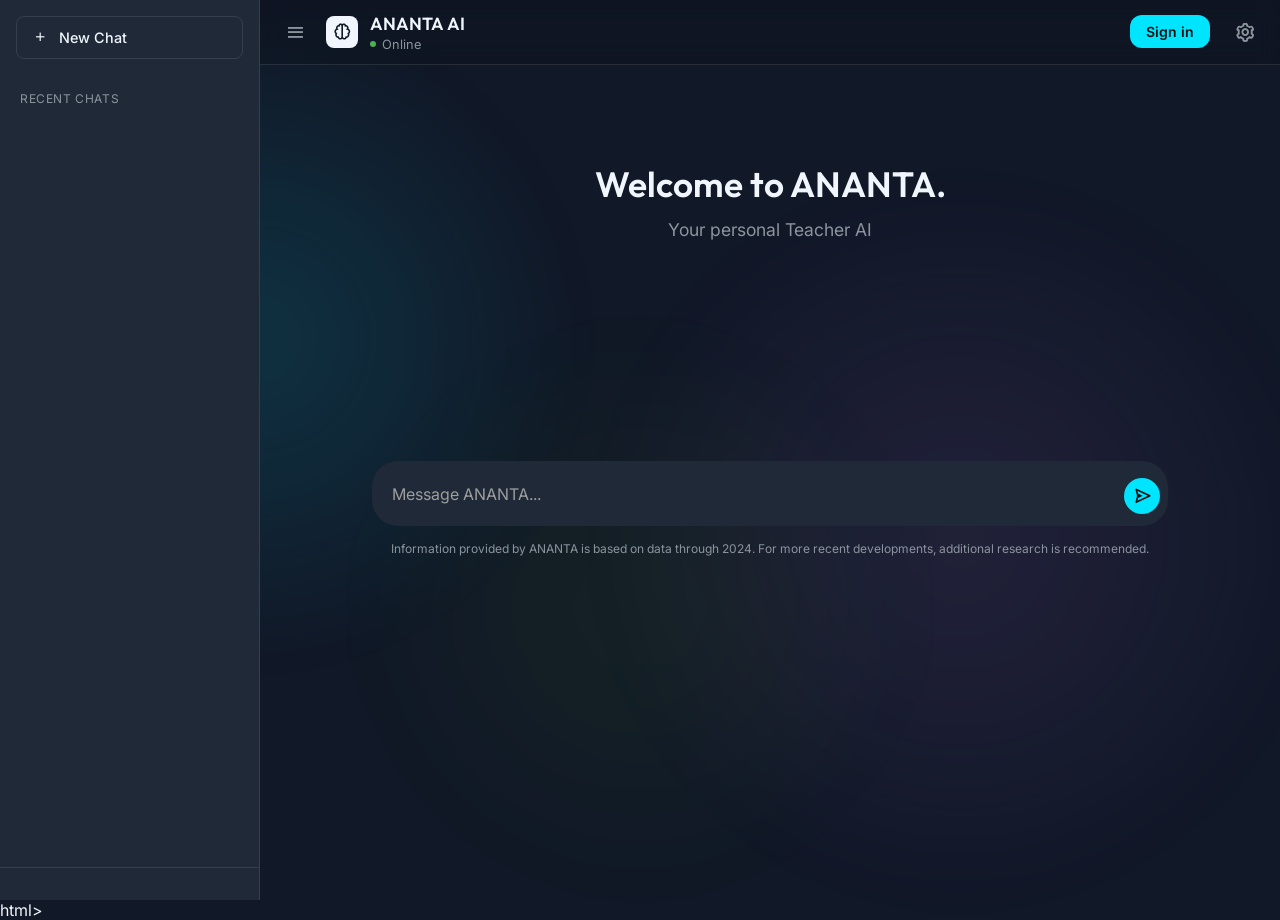
==== commit 753cf35a: "Clean codebase: remove all developer comments for presentation" ====
--- a/index.html
+++ b/index.html
@@ -5,27 +5,22 @@
     <meta charset="UTF-8">
     <meta name="viewport" content="width=device-width, initial-scale=1.0">
     <title>ANANTA AI</title>
-    <!-- Google Fonts -->
     <link rel="preconnect" href="https://fonts.googleapis.com">
     <link rel="preconnect" href="https://fonts.gstatic.com" crossorigin>
     <link href="https://fonts.googleapis.com/css2?family=Outfit:wght@400;500;600;700;800;900&family=Inter:wght@300;400;500;600;700&display=swap" rel="stylesheet">
-    <!-- Boxicons -->
     <link href='https://unpkg.com/boxicons@2.1.4/css/boxicons.min.css' rel='stylesheet'>
     <link rel="stylesheet" href="style.css?v=18">
-    <!-- Marked.js for Markdown parsing -->
     <script src="https://cdn.jsdelivr.net/npm/marked/marked.min.js"></script>
     <link href="https://cdn.jsdelivr.net/npm/katex@0.16.8/dist/katex.min.css" rel="stylesheet">
     <script src="https://cdn.jsdelivr.net/npm/katex@0.16.8/dist/katex.min.js"></script>
 </head>
 
 <body>
-    <!-- Background Elements -->
     <div class="bg-shape circle-1"></div>
     <div class="bg-shape circle-2"></div>
     <div class="bg-shape circle-3"></div>
 
     <div class="app-layout">
-        <!-- Sidebar -->
         <aside class="sidebar" id="sidebar">
             <div class="sidebar-header">
                 <button id="new-chat-btn" class="new-chat-btn">
@@ -39,7 +34,6 @@
                 <div class="history-group">
                     <div class="history-label">Recent Chats</div>
                     <div id="conversation-list" class="conversation-list">
-                        <!-- Conversation items will appear here -->
                     </div>
                 </div>
             </div>
@@ -52,7 +46,6 @@
         </aside>
 
         <div class="app-container">
-            <!-- Header -->
             <header class="chat-header">
                 <div class="header-left">
                     <button id="sidebar-toggle" class="icon-btn" title="Toggle Sidebar">
@@ -84,20 +77,16 @@
                 </div>
             </header>
 
-            <!-- Welcome Section Overlay -->
             <div class="welcome-section" id="welcome-section">
                 <h2 id="welcome-text">Welcome to ANANTA.</h2>
                 <p>Your personal Teacher AI</p>
             </div>
 
-            <!-- Chat Area -->
             <main class="chat-window" id="chat-window">
                 <div class="message-list" id="message-list">
-                    <!-- Messages will appear here -->
                 </div>
             </main>
 
-            <!-- Input Area -->
             <footer class="chat-input-area">
                 <form id="chat-form">
                     <textarea id="message-input" placeholder="Message ANANTA..." rows="1"></textarea>
@@ -111,7 +100,6 @@
         </div>
     </div>
 
-    <!-- Settings Modal -->
     <div id="settings-modal" class="modal-overlay hidden">
         <div class="modal">
             <div class="modal-header">
@@ -129,7 +117,6 @@
                 <div class="model-card-section">
                     <div class="model-card-group-label">⚡ General Models</div>
                     <div class="model-card-list" id="cerebras-card-list">
-                        <!-- filled by JS -->
                     </div>
                 </div>
                 <button id="save-settings-btn" class="primary-btn">Save</button>
@@ -140,4 +127,5 @@
     <script src="script.js?v=20"></script>
 </body>
 
-</html>+</html>
+html>
--- a/style.css
+++ b/style.css
@@ -1,1350 +1,1409 @@
-:root {
-    --bg-main: #111827;
-    --bg-panel: #1f2937;
-    --border-color: rgba(255, 255, 255, 0.1);
-    --text-primary: #f0f6fc;
-    --text-secondary: #8b949e;
-    --primary-color: #00E5FF;
-    --primary-hover: #00b8cc;
-    --secondary-color: #76FF03;
-    --user-msg-bg: #374151;
-    /* Dark gray for user */
-    --ai-msg-bg: transparent;
-    --shadow-sm: 0 4px 12px rgba(0, 0, 0, 0.3);
-    --shadow-md: 0 8px 24px rgba(0, 0, 0, 0.5);
-    --glass-bg: rgba(22, 27, 34, 0.7);
-}
-
-* {
-    margin: 0;
-    padding: 0;
-    box-sizing: border-box;
-    font-family: 'Inter', sans-serif;
-}
-
-.hidden {
-    display: none !important;
-}
-
-h1,
-h2,
-h3,
-h4,
-.brand-text {
-    font-family: 'Outfit', sans-serif;
-}
-
-body {
-    background-color: var(--bg-main);
-    color: var(--text-primary);
-    overflow: hidden;
-    height: 100vh;
-}
-
-/* Background Dynamic Google-Style Orbs */
-.bg-shape {
-    position: fixed;
-    border-radius: 50%;
-    filter: blur(50px);
-    /* Reduced blur makes the inner color strike harder */
-    opacity: 0.95;
-    /* Huge opacity boost for maximum noticeability */
-    z-index: 0;
-    pointer-events: none;
-    transition: all 1.8s cubic-bezier(0.4, 0, 0.2, 1);
-}
-
-.circle-1 {
-    width: 60vw;
-    /* Larger */
-    height: 60vw;
-    background: radial-gradient(circle at center, rgba(0, 229, 255, 0.15) 0%, transparent 60%);
-    top: -5vh;
-    left: -10vw;
-    animation: float1 4s infinite alternate ease-in-out;
-}
-
-.circle-2 {
-    width: 70vw;
-    height: 70vw;
-    background: radial-gradient(circle at center, rgba(206, 130, 255, 0.1) 0%, transparent 60%);
-    bottom: -10vh;
-    right: -10vw;
-    animation: float2 5s infinite alternate ease-in-out;
-}
-
-.circle-3 {
-    width: 60vw;
-    height: 60vw;
-    background: radial-gradient(circle at center, rgba(118, 255, 3, 0.05) 0%, transparent 60%);
-    top: 25vh;
-    left: 20vw;
-    animation: float3 6s infinite alternate ease-in-out;
-}
-
-/* Focused state when chat begins */
-body.chat-active .bg-shape {
-    opacity: 0.15;
-    filter: blur(60px);
-}
-
-body.chat-active .circle-1 {
-    transform: scale(0.6) translate(-20vw, -20vh);
-    animation-play-state: paused;
-}
-
-body.chat-active .circle-2 {
-    transform: scale(0.6) translate(20vw, 20vh);
-    animation-play-state: paused;
-}
-
-body.chat-active .circle-3 {
-    transform: scale(0.4) translate(-10vw, 10vh);
-    animation-play-state: paused;
-}
-
-@keyframes float1 {
-    0% {
-        transform: translate(0, 0) scale(0.9);
-    }
-
-    100% {
-        transform: translate(25vw, 20vh) scale(1.1);
-    }
-
-    /* Giant sweeps */
-}
-
-@keyframes float2 {
-    0% {
-        transform: translate(0, 0) scale(0.9);
-    }
-
-    100% {
-        transform: translate(-25vw, -20vh) scale(1.1);
-    }
-}
-
-@keyframes float3 {
-    0% {
-        transform: translate(0, 0) scale(0.9);
-    }
-
-    100% {
-        transform: translate(15vw, -25vh) scale(1.05);
-    }
-}
-
-/* Layout */
-.app-layout {
-    display: flex;
-    width: 100vw;
-    height: 100vh;
-    overflow: hidden;
-    position: relative;
-    z-index: 1;
-}
-
-/* App Container */
-.app-container {
-    flex: 1;
-    height: 100%;
-    display: flex;
-    flex-direction: column;
-    position: relative;
-    background: transparent;
-    transition: all 0.3s ease;
-    overflow: hidden;
-}
-
-/* Header */
-.chat-header {
-    display: flex;
-    justify-content: space-between;
-    align-items: center;
-    padding: 0.75rem 1rem;
-    border-bottom: 1px solid var(--border-color);
-    background: rgba(0, 0, 0, 0.1);
-    backdrop-filter: blur(10px);
-    z-index: 10;
-}
-
-.header-left {
-    display: flex;
-    align-items: center;
-    gap: 0.75rem;
-}
-
-.logo-container {
-    width: 32px;
-    height: 32px;
-    background: var(--text-primary);
-    border-radius: 8px;
-    display: flex;
-    justify-content: center;
-    align-items: center;
-    font-size: 1.2rem;
-    color: var(--bg-main);
-}
-
-.chat-header h1 {
-    font-size: 1.1rem;
-    font-weight: 600;
-    color: var(--text-primary);
-}
-
-.status {
-    font-size: 0.8rem;
-    color: var(--text-secondary);
-    display: flex;
-    align-items: center;
-    gap: 0.4rem;
-    margin-top: 0.1rem;
-}
-
-.status-dot {
-    width: 6px;
-    height: 6px;
-    background-color: #4CAF50;
-    border-radius: 50%;
-    display: inline-block;
-}
-
-.icon-btn {
-    background: transparent;
-    border: none;
-    color: var(--text-secondary);
-    font-size: 1.4rem;
-    cursor: pointer;
-    transition: all 0.2s ease;
-    padding: 0.5rem;
-    border-radius: 50%;
-    display: flex;
-    align-items: center;
-    justify-content: center;
-}
-
-.icon-btn:hover {
-    color: var(--text-primary);
-    background: var(--bg-panel);
-}
-
-.primary-btn-sm {
-    background: var(--primary-color);
-    color: #111;
-    border: none;
-    padding: 8px 16px;
-    border-radius: 12px;
-    font-weight: 600;
-    font-size: 14px;
-    cursor: pointer;
-    transition: all 0.2s ease;
-    display: inline-flex;
-    align-items: center;
-    justify-content: center;
-}
-
-.primary-btn-sm:hover {
-    background: var(--primary-hover);
-    transform: translateY(-1px);
-    box-shadow: 0 4px 12px rgba(0, 229, 255, 0.3);
-}
-
-/* Sidebar Styling */
-.sidebar {
-    width: 260px;
-    height: 100%;
-    background: var(--bg-panel);
-    border-right: 1px solid var(--border-color);
-    display: flex;
-    flex-direction: column;
-    transition: transform 0.4s cubic-bezier(0.2, 0.8, 0.2, 1), margin-left 0.4s cubic-bezier(0.2, 0.8, 0.2, 1);
-    z-index: 50;
-    position: relative;
-}
-
-.sidebar.collapsed {
-    margin-left: -260px;
-}
-
-.sidebar-header {
-    padding: 1rem;
-    display: flex;
-    gap: 0.5rem;
-}
-
-.new-chat-btn {
-    flex: 1;
-    display: flex;
-    align-items: center;
-    gap: 0.75rem;
-    background: transparent;
-    border: 1px solid var(--border-color);
-    color: var(--text-primary);
-    padding: 0.75rem 1rem;
-    border-radius: 8px;
-    cursor: pointer;
-    font-size: 0.9rem;
-    font-weight: 500;
-    transition: background 0.2s ease;
-}
-
-.new-chat-btn:hover {
-    background: rgba(255, 255, 255, 0.05);
-}
-
-.sidebar-content {
-    flex: 1;
-    overflow-y: auto;
-    padding: 0.5rem;
-}
-
-.sidebar-content::-webkit-scrollbar {
-    width: 4px;
-}
-
-.history-group {
-    margin-bottom: 1.5rem;
-}
-
-.history-label {
-    font-size: 0.75rem;
-    color: var(--text-secondary);
-    padding: 0.5rem 0.75rem;
-    text-transform: uppercase;
-    letter-spacing: 0.05em;
-}
-
-.conversation-list {
-    display: flex;
-    flex-direction: column;
-    gap: 2px;
-}
-
-.conversation-item {
-    display: flex;
-    align-items: center;
-    gap: 0.75rem;
-    padding: 0.75rem;
-    border-radius: 8px;
-    cursor: pointer;
-    color: var(--text-primary);
-    font-size: 0.9rem;
-    transition: background 0.2s ease;
-    white-space: nowrap;
-    overflow: hidden;
-    text-overflow: ellipsis;
-    position: relative;
-}
-
-.conversation-item:hover {
-    background: rgba(255, 255, 255, 0.05);
-}
-
-.conversation-item.active {
-    background: rgba(255, 255, 255, 0.1);
-}
-
-.conversation-item i {
-    color: var(--text-secondary);
-    font-size: 1.1rem;
-}
-
-.conversation-item .delete-conv-btn {
-    position: absolute;
-    right: 0.5rem;
-    opacity: 0;
-    transition: opacity 0.2s ease;
-    color: var(--text-secondary);
-}
-
-.conversation-item:hover .delete-conv-btn {
-    opacity: 1;
-}
-
-.sidebar-footer {
-    padding: 1rem;
-    border-top: 1px solid var(--border-color);
-}
-
-.user-info-sidebar {
-    display: flex;
-    align-items: center;
-    gap: 0.75rem;
-}
-
-.user-info-sidebar img {
-    width: 32px;
-    height: 32px;
-    border-radius: 50%;
-}
-
-.user-info-sidebar span {
-    font-size: 0.9rem;
-    font-weight: 500;
-}
-
-.mobile-only {
-    display: none;
-}
-
-/* Chat Area */
-.chat-window {
-    flex: 1;
-    overflow-y: auto;
-    overflow-x: hidden;
-    position: relative;
-    display: flex;
-    flex-direction: column;
-    align-items: center;
-}
-
-/* Custom Scrollbar */
-.chat-window::-webkit-scrollbar {
-    width: 8px;
-}
-
-.chat-window::-webkit-scrollbar-track {
-    background: transparent;
-}
-
-.chat-window::-webkit-scrollbar-thumb {
-    background: #E0E0E0;
-    border-radius: 10px;
-}
-
-.chat-window::-webkit-scrollbar-thumb:hover {
-    background: #BDBDBD;
-}
-
-/* Welcome Section */
-.welcome-section {
-    position: absolute;
-    top: 18vh;
-    left: 50%;
-    width: 100%;
-    max-width: 800px;
-    text-align: center;
-    padding: 0 1rem;
-    z-index: 5;
-    /* Default animated state when chat IS started */
-    opacity: 0;
-    pointer-events: none;
-    transform: translate(-50%, -40px);
-    transition: all 0.6s cubic-bezier(0.2, 0.8, 0.2, 1);
-}
-
-.app-container:not(.chat-started) .welcome-section {
-    /* Centered initial state */
-    opacity: 1;
-    pointer-events: auto;
-    transform: translate(-50%, 0);
-}
-
-@keyframes fadeIn {
-    0% {
-        opacity: 0;
-    }
-
-    100% {
-        opacity: 1;
-    }
-}
-
-.welcome-section h2 {
-    font-size: 2.2rem;
-    margin-bottom: 0.8rem;
-    color: var(--text-primary);
-    font-weight: 600;
-}
-
-.welcome-section p {
-    color: var(--text-secondary);
-    font-size: 1.1rem;
-    margin-bottom: 2rem;
-}
-
-/* Model Picker */
-.model-picker {
-    margin-top: 0.5rem;
-}
-
-.model-picker-label {
-    font-size: 0.75rem;
-    color: var(--text-secondary);
-    text-transform: uppercase;
-    letter-spacing: 0.08em;
-    margin-bottom: 0.75rem;
-}
-
-.model-select-wrapper {
-    position: relative;
-    display: inline-flex;
-    align-items: center;
-}
-
-.model-select-wrapper select {
-    appearance: none;
-    -webkit-appearance: none;
-    background: rgba(255, 255, 255, 0.05);
-    border: 1px solid var(--border-color);
-    border-radius: 12px;
-    color: var(--text-primary);
-    font-family: 'Inter', sans-serif;
-    font-size: 0.95rem;
-    font-weight: 500;
-    padding: 0.6rem 2.8rem 0.6rem 1.1rem;
-    cursor: pointer;
-    outline: none;
-    transition: all 0.2s ease;
-    min-width: 220px;
-}
-
-.model-select-wrapper select:hover,
-.model-select-wrapper select:focus {
-    border-color: var(--primary-color);
-    background: rgba(0, 229, 255, 0.07);
-    box-shadow: 0 0 12px rgba(0, 229, 255, 0.15);
-}
-
-.model-select-wrapper select option,
-.model-select-wrapper select optgroup {
-    background: #1a1a2e;
-    color: var(--text-primary);
-    font-family: 'Inter', sans-serif;
-}
-
-.model-select-wrapper select optgroup {
-    color: var(--text-secondary);
-    font-size: 0.8rem;
-    font-weight: 600;
-    text-transform: uppercase;
-    letter-spacing: 0.05em;
-}
-
-.model-select-wrapper .select-arrow {
-    position: absolute;
-    right: 0.8rem;
-    font-size: 1.1rem;
-    color: var(--text-secondary);
-    pointer-events: none;
-}
-
-
-
-.hint {
-    font-size: 0.85rem !important;
-}
-
-/* User Profile (Google Auth) */
-.user-profile-container {
-    display: flex;
-    flex-direction: column;
-    align-items: center;
-    gap: 1rem;
-    margin-top: 1.5rem;
-}
-
-.header-right {
-    display: flex;
-    align-items: center;
-    gap: 1rem;
-}
-
-.header-right .user-profile-container {
-    flex-direction: row;
-    margin-top: 0;
-    gap: 0.5rem;
-}
-
-.header-right #user-profile-img {
-    width: 32px;
-    height: 32px;
-    border-width: 2px;
-    margin-right: 0.5rem;
-}
-
-#user-profile-img {
-    width: 36px;
-    height: 36px;
-    border-radius: 50%;
-    object-fit: cover;
-    border: 2px solid rgba(255, 255, 255, 0.5);
-    box-shadow: var(--shadow-sm);
-    animation: fadeIn 0.4s ease;
-    cursor: pointer;
-    transition: transform 0.2s ease;
-}
-
-#user-profile-img:hover {
-    transform: scale(1.05);
-}
-
-.profile-dropdown-wrapper {
-    position: relative;
-    display: flex;
-    align-items: center;
-}
-
-#logout-menu {
-    position: absolute;
-    top: calc(100% + 0.5rem);
-    right: 0;
-    background: var(--bg-panel);
-    border: 1px solid var(--border-color);
-    box-shadow: var(--shadow-md);
-    border-radius: 8px;
-    padding: 0.4rem;
-    z-index: 100;
-    min-width: 140px;
-    animation: fadeIn 0.2s ease;
-}
-
-#logout-menu.hidden {
-    display: none !important;
-}
-
-#logout-btn {
-    width: 100%;
-    background: transparent;
-    border: none;
-    padding: 0.6rem 1rem;
-    cursor: pointer;
-    color: #ff4b4b;
-    font-weight: 500;
-    font-size: 0.95rem;
-    border-radius: 6px;
-    display: flex;
-    align-items: center;
-    gap: 0.5rem;
-    transition: background 0.2s ease, color 0.2s ease;
-}
-
-#logout-btn:hover {
-    background: rgba(255, 75, 75, 0.1);
-}
-
-#user-profile-img.hidden,
-#google-login-container.hidden {
-    display: none !important;
-}
-
-/* Message List */
-.message-list {
-    width: 100%;
-    max-width: 800px;
-    display: flex;
-    flex-direction: column;
-    padding: 2rem 1rem 80px 1rem;
-    /* Pad bottom so scrolled messages clear the input overlay completely */
-    gap: 1.8rem;
-}
-
-.message {
-    display: flex;
-    gap: 1rem;
-    max-width: 100%;
-    animation: fadeIn 0.3s ease forwards;
-}
-
-.message.user {
-    align-self: flex-end;
-    flex-direction: row-reverse;
-}
-
-.message.ai {
-    align-self: flex-start;
-}
-
-.msg-avatar {
-    width: 30px;
-    height: 30px;
-    border-radius: 6px;
-    display: flex;
-    justify-content: center;
-    align-items: center;
-    flex-shrink: 0;
-    color: white;
-    font-size: 1.1rem;
-}
-
-.user .msg-avatar {
-    background: transparent;
-    color: transparent;
-    display: none;
-    /* ChatGPT style hides user avatar */
-}
-
-.ai .msg-avatar {
-    background: var(--primary-color);
-}
-
-.msg-content {
-    line-height: 1.6;
-    font-size: 1rem;
-    white-space: pre-wrap;
-    word-break: break-word;
-    color: var(--text-primary);
-    padding: 0.2rem 0;
-}
-
-.user .msg-content {
-    background: var(--user-msg-bg);
-    padding: 0.75rem 1.25rem;
-    border-radius: 18px;
-    border-bottom-right-radius: 4px;
-}
-
-.ai .msg-content {
-    background: var(--ai-msg-bg);
-    width: 100%;
-    /* Override pre-wrap to prevent large gaps around block elements */
-    white-space: normal;
-}
-
-/* Markdown Specifics */
-.ai .msg-content p {
-    margin-bottom: 0.75rem;
-}
-
-.ai .msg-content p:last-child {
-    margin-bottom: 0;
-}
-
-.ai .msg-content strong {
-    font-weight: 600;
-    color: var(--text-primary);
-}
-
-.ai .msg-content pre {
-    background: #1E1E1E;
-    color: #D4D4D4;
-    padding: 1rem;
-    border-radius: 8px;
-    overflow-x: auto;
-    margin: 1rem 0;
-    font-size: 0.9rem;
-    box-shadow: inset 0 2px 4px rgba(0, 0, 0, 0.2);
-}
-
-.ai .msg-content code {
-    font-family: 'Consolas', 'Monaco', monospace;
-    background: rgba(0, 0, 0, 0.06);
-    padding: 0.15rem 0.35rem;
-    border-radius: 4px;
-    font-size: 0.9em;
-    color: #d32f2f;
-}
-
-.ai .msg-content pre code {
-    background: transparent;
-    padding: 0;
-    color: inherit;
-    font-size: 1em;
-}
-
-.ai .msg-content ul,
-.ai .msg-content ol {
-    margin-left: 1.5rem;
-    margin-bottom: 0.75rem;
-}
-
-.ai .msg-content li {
-    margin-bottom: 0.25rem;
-}
-
-.ai .msg-content.error {
-    color: #ef4444;
-}
-
-/* Loading Dots */
-.typing-indicator {
-    display: flex;
-    gap: 4px;
-    align-items: center;
-    height: 24px;
-}
-
-.typing-dot {
-    width: 5px;
-    height: 5px;
-    background-color: var(--text-secondary);
-    border-radius: 50%;
-    animation: bounce 1s infinite alternate;
-}
-
-.typing-dot:nth-child(2) {
-    animation-delay: 0.2s;
-}
-
-.typing-dot:nth-child(3) {
-    animation-delay: 0.4s;
-}
-
-@keyframes bounce {
-    to {
-        transform: translateY(-3px);
-        opacity: 0.5;
-    }
-}
-
-/* Input Area */
-.chat-input-area {
-    width: 100%;
-    padding: 0.5rem 1rem 1.5rem 1rem;
-    display: flex;
-    flex-direction: column;
-    align-items: center;
-    position: relative;
-    z-index: 20;
-
-    /* Default frosted glass state for active chat */
-    background: var(--glass-bg);
-    backdrop-filter: blur(24px);
-    -webkit-backdrop-filter: blur(24px);
-    border-top: 1px solid var(--border-color);
-
-    transform: translateY(0);
-    transition: all 0.6s cubic-bezier(0.2, 0.8, 0.2, 1);
-}
-
-/* Cursor Blink Typography Animation */
-.cursor-blink {
-    display: inline-block;
-    width: 0.45em;
-    height: 1em;
-    background-color: var(--primary-color);
-    margin-left: 6px;
-    animation: blink 1s step-end infinite;
-    vertical-align: text-bottom;
-    box-shadow: 0 0 8px rgba(0, 229, 255, 0.6);
-}
-
-@keyframes blink {
-
-    0%,
-    100% {
-        opacity: 1;
-    }
-
-    50% {
-        opacity: 0;
-    }
-}
-
-.app-container:not(.chat-started) .chat-input-area {
-    /* Initially fully transparent over the giant background orbs */
-    background: transparent;
-    backdrop-filter: none;
-    -webkit-backdrop-filter: none;
-    border-top-color: transparent;
-    transform: translateY(calc(-40vh + 3rem));
-}
-
-#chat-form {
-    width: 100%;
-    max-width: 800px;
-    display: flex;
-    gap: 0.8rem;
-    align-items: flex-end;
-    border-radius: 28px;
-    padding: 0.6rem 0.6rem 0.6rem 1.4rem;
-    position: relative;
-    z-index: 1;
-    overflow: hidden;
-    /* clips the spinning glow to the border */
-    /* Contains the spinning background */
-}
-
-
-
-/* Background that covers the center, revealing only the border */
-#chat-form::after {
-    content: '';
-    position: absolute;
-    inset: 2px;
-    /* Border thickness */
-    background: var(--bg-panel);
-    border-radius: 26px;
-    z-index: -1;
-    transition: background 0.2s ease, box-shadow 0.2s ease;
-    pointer-events: none;
-}
-
-#chat-form:focus-within::after {
-    background: var(--user-msg-bg);
-    box-shadow: var(--shadow-sm);
-}
-
-/* The spinning glowing line */
-#chat-form::before {
-    content: '';
-    position: absolute;
-    width: 2500px;
-    /* Perfect huge square ensures mathematical rotation */
-    height: 2500px;
-    top: 50%;
-    left: 50%;
-    transform: translate(-50%, -50%) rotate(0deg);
-    /* Thin bright arc — looks like a single line circling the border */
-    background: conic-gradient(from 0deg, transparent 94%, rgba(0, 229, 255, 0.6) 96.5%, rgba(0, 229, 255, 1) 98%, rgba(0, 229, 255, 0.6) 99.5%, transparent 100%);
-    z-index: -2;
-    opacity: 0;
-    pointer-events: none;
-}
-
-#chat-form:hover::before {
-    animation: snakeGlow 2s cubic-bezier(0.4, 0, 0.2, 1) forwards;
-}
-
-
-@keyframes snakeGlow {
-    0% {
-        transform: translate(-50%, -50%) rotate(0deg);
-        opacity: 0;
-    }
-
-    5% {
-        opacity: 1;
-    }
-
-    85% {
-        opacity: 1;
-    }
-
-    100% {
-        transform: translate(-50%, -50%) rotate(360deg);
-        opacity: 0;
-    }
-}
-
-#message-input {
-    flex: 1;
-    background: transparent;
-    border: none;
-    color: var(--text-primary);
-    font-size: 1rem;
-    resize: none;
-    padding: 0.8rem 0;
-    max-height: 200px;
-    min-height: 24px;
-    line-height: 1.5;
-}
-
-#message-input::placeholder {
-    color: #9E9E9E;
-}
-
-#message-input:focus {
-    outline: none;
-}
-
-.send-btn {
-    background: var(--primary-color);
-    color: #111;
-    border: none;
-    width: 36px;
-    height: 36px;
-    border-radius: 50%;
-    display: flex;
-    justify-content: center;
-    align-items: center;
-    font-size: 1.2rem;
-    cursor: pointer;
-    transition: all 0.2s ease;
-    flex-shrink: 0;
-    align-self: flex-end;
-    margin-bottom: 0.3rem;
-}
-
-.send-btn:hover:not(:disabled) {
-    background: var(--primary-hover);
-    transform: scale(1.05);
-}
-
-/* Stop Button State */
-.send-btn.stop-btn {
-    background: #ef4444;
-    /* Red color for stop */
-    animation: pulse 2s infinite ease-in-out;
-}
-
-.send-btn.stop-btn:hover:not(:disabled) {
-    background: #dc2626;
-    animation: none;
-}
-
-@keyframes pulse {
-    0% {
-        transform: scale(1);
-        box-shadow: 0 0 0 0 rgba(239, 68, 68, 0.4);
-    }
-
-    50% {
-        transform: scale(1.05);
-        box-shadow: 0 0 0 8px rgba(239, 68, 68, 0);
-    }
-
-    100% {
-        transform: scale(1);
-        box-shadow: 0 0 0 0 rgba(239, 68, 68, 0);
-    }
-}
-
-.send-btn:disabled {
-    background: #E0E0E0;
-    color: #BDBDBD;
-    cursor: not-allowed;
-}
-
-.footer-note {
-    text-align: center;
-    font-size: 0.75rem;
-    color: var(--text-secondary);
-    margin-top: 0.8rem;
-    margin-bottom: 0.5rem;
-}
-
-/* Modal */
-.modal-overlay {
-    position: absolute;
-    top: 0;
-    left: 0;
-    width: 100vw;
-    height: 100vh;
-    background: rgba(0, 0, 0, 0.4);
-    z-index: 100;
-    display: flex;
-    justify-content: center;
-    align-items: center;
-    opacity: 1;
-    transition: opacity 0.2s ease;
-}
-
-.modal-overlay.hidden {
-    opacity: 0;
-    pointer-events: none;
-}
-
-.modal {
-    background: var(--glass-bg);
-    backdrop-filter: blur(24px);
-    -webkit-backdrop-filter: blur(24px);
-    border: 1px solid var(--border-color);
-    border-radius: 16px;
-    width: 90%;
-    max-width: 400px;
-    padding: 2rem;
-    box-shadow: 0 16px 40px rgba(0, 0, 0, 0.4);
-    transform: scale(1);
-    transition: transform 0.2s ease;
-}
-
-.modal-overlay.hidden .modal {
-    transform: scale(0.95);
-}
-
-.modal-header {
-    display: flex;
-    justify-content: space-between;
-    align-items: center;
-    margin-bottom: 1.2rem;
-}
-
-.modal-header h2 {
-    font-size: 1.2rem;
-    color: var(--text-primary);
-    font-weight: 600;
-}
-
-.modal-desc {
-    font-size: 0.9rem;
-    color: var(--text-secondary);
-    margin-bottom: 2rem;
-    line-height: 1.5;
-}
-
-.form-group {
-    margin-bottom: 1.5rem;
-}
-
-.form-group label {
-    display: block;
-    margin-bottom: 0.5rem;
-    font-size: 0.9rem;
-    font-weight: 500;
-    color: var(--text-primary);
-}
-
-.form-group input,
-.form-group select {
-    width: 100%;
-    padding: 0.75rem 1rem;
-    border-radius: 12px;
-    background: rgba(0, 0, 0, 0.2);
-    border: 1px solid rgba(255, 255, 255, 0.1);
-    color: var(--text-primary);
-    font-size: 1rem;
-    transition: all 0.2s ease;
-}
-
-.form-group select {
-    appearance: none;
-    cursor: pointer;
-    background-image: url("data:image/svg+xml;charset=UTF-8,%3csvg xmlns='http://www.w3.org/2000/svg' viewBox='0 0 24 24' fill='none' stroke='%23f0f6fc' stroke-width='2' stroke-linecap='round' stroke-linejoin='round'%3e%3cpolyline points='6 9 12 15 18 9'%3e%3c/polyline%3e%3c/svg%3e");
-    background-repeat: no-repeat;
-    background-position: right 1rem center;
-    background-size: 1em;
-}
-
-.form-group select option {
-    background: var(--bg-panel);
-    color: var(--text-primary);
-}
-
-.form-group input:focus,
-.form-group select:focus {
-    outline: none;
-    border-color: var(--primary-color);
-    background: rgba(0, 229, 255, 0.05);
-}
-
-.form-group small {
-    display: block;
-    margin-top: 0.6rem;
-    font-size: 0.8rem;
-    color: var(--text-secondary);
-    line-height: 1.4;
-}
-
-.primary-btn {
-    width: 100%;
-    padding: 0.8rem;
-    background: var(--primary-color);
-    color: #000;
-    border: none;
-    border-radius: 12px;
-    font-size: 1rem;
-    font-weight: 600;
-    cursor: pointer;
-    transition: all 0.2s ease;
-    margin-top: 1.25rem;
-}
-
-.primary-btn:hover {
-    background: var(--primary-hover);
-    transform: translateY(-2px);
-    box-shadow: 0 4px 10px rgba(0, 229, 255, 0.3);
-}
-
-/* ── Model Card Picker (Settings Modal) ─────────────────────── */
-.model-card-section {
-    margin-bottom: 1.2rem;
-}
-
-.model-card-group-label {
-    font-size: 0.72rem;
-    font-weight: 700;
-    letter-spacing: 0.08em;
-    text-transform: uppercase;
-    color: var(--text-secondary);
-    margin-bottom: 0.6rem;
-}
-
-.model-card-list {
-    display: flex;
-    flex-direction: column;
-    gap: 0.4rem;
-}
-
-.model-card {
-    display: flex;
-    align-items: center;
-    justify-content: space-between;
-    padding: 0.7rem 1rem;
-    border-radius: 12px;
-    border: 1px solid var(--border-color);
-    background: rgba(255, 255, 255, 0.03);
-    cursor: pointer;
-    transition: all 0.18s ease;
-    font-size: 0.92rem;
-    color: var(--text-primary);
-    font-family: 'Inter', sans-serif;
-}
-
-.model-card:hover {
-    background: rgba(255, 255, 255, 0.07);
-    border-color: rgba(0, 229, 255, 0.3);
-}
-
-.model-card.selected {
-    border-color: var(--primary-color);
-    background: rgba(0, 229, 255, 0.08);
-    color: var(--primary-color);
-    box-shadow: 0 0 14px rgba(0, 229, 255, 0.12);
-}
-
-.model-card .mc-dot {
-    width: 8px;
-    height: 8px;
-    border-radius: 50%;
-    border: 2px solid var(--border-color);
-    flex-shrink: 0;
-    transition: all 0.18s ease;
-}
-
-.model-card.selected .mc-dot {
-    background: var(--primary-color);
-    border-color: var(--primary-color);
-    box-shadow: 0 0 6px rgba(0, 229, 255, 0.5);
-}
-
-.model-card-loading {
-    font-size: 0.85rem;
-    color: var(--text-secondary);
-    padding: 0.5rem 0;
-    font-style: italic;
-}
-
-/* Responsive */
-@media (max-width: 768px) {
-
-    /* Sidebar Mobile */
-    .sidebar {
-        position: fixed;
-        left: 0;
-        top: 0;
-        bottom: 0;
-        z-index: 1000;
-        box-shadow: 20px 0 50px rgba(0, 0, 0, 0.5);
-        transform: translateX(-100%);
-    }
-
-    .sidebar.mobile-open {
-        transform: translateX(0);
-    }
-
-    .mobile-only {
-        display: flex;
-    }
-
-    .sidebar-header {
-        justify-content: space-between;
-    }
-
-    /* Header Polish */
-    .chat-header {
-        padding: 0.6rem 0.6rem;
-    }
-
-    .logo-container {
-        width: 28px;
-        height: 28px;
-        font-size: 1.1rem;
-    }
-
-    .chat-header h1 {
-        font-size: 1rem;
-    }
-
-    #user-profile-img {
-        width: 28px;
-        height: 28px;
-    }
-
-    /* Welcome Section */
-    .welcome-section {
-        top: 12vh;
-    }
-
-    .welcome-section h2 {
-        font-size: 1.6rem;
-        margin-bottom: 0.5rem;
-    }
-
-    .welcome-section p {
-        font-size: 0.95rem;
-        margin-bottom: 1.5rem;
-    }
-
-    /* Chat Content */
-    .message-list {
-        padding: 1.2rem 0.8rem 90px 0.8rem;
-        gap: 1.2rem;
-    }
-
-    .msg-avatar {
-        width: 24px;
-        height: 24px;
-        font-size: 0.9rem;
-    }
-
-    .msg-content {
-        font-size: 0.95rem;
-    }
-
-    .user .msg-content {
-        padding: 0.6rem 1rem;
-        border-radius: 16px;
-        border-bottom-right-radius: 4px;
-    }
-
-    .ai .msg-content pre {
-        padding: 0.8rem;
-        font-size: 0.85rem;
-    }
-
-    /* Input Area */
-    .chat-input-area {
-        padding: 0.5rem 0.8rem 1rem 0.8rem;
-    }
-
-    .app-container:not(.chat-started) .chat-input-area {
-        transform: translateY(calc(-35vh + 3rem));
-    }
-
-    #chat-form {
-        border-radius: 20px;
-        padding: 0.4rem 0.4rem 0.4rem 1rem;
-    }
-
-    #message-input {
-        font-size: 0.95rem;
-        padding: 0.5rem 0;
-    }
-
-    .send-btn {
-        width: 34px;
-        height: 34px;
-        font-size: 1.1rem;
-    }
-
-    .footer-note {
-        font-size: 0.65rem;
-        margin-top: 0.5rem;
-        margin-bottom: 0;
-        padding: 0 0.5rem;
-    }
-
-    /* Modal */
-    .modal {
-        padding: 1.5rem;
-        width: 95%;
-        border-radius: 12px;
-    }
-
-    .modal-header h2 {
-        font-size: 1.1rem;
-    }
-
-    .form-group input,
-    .form-group select {
-        padding: 0.6rem 0.8rem;
-        font-size: 0.95rem;
-    }
-
-    .primary-btn {
-        padding: 0.7rem;
-        font-size: 0.95rem;
-    }
-}+:root {
+    --bg-main: #111827;
+    --bg-panel: #1f2937;
+    --border-color: rgba(255, 255, 255, 0.1);
+    --text-primary: #f0f6fc;
+    --text-secondary: #8b949e;
+    --primary-color: #00E5FF;
+    --primary-hover: #00b8cc;
+    --secondary-color: #76FF03;
+    --user-msg-bg: #374151;
+
+    --ai-msg-bg: transparent;
+    --shadow-sm: 0 4px 12px rgba(0, 0, 0, 0.3);
+    --shadow-md: 0 8px 24px rgba(0, 0, 0, 0.5);
+    --glass-bg: rgba(22, 27, 34, 0.7);
+}
+
+* {
+    margin: 0;
+    padding: 0;
+    box-sizing: border-box;
+    font-family: 'Inter', sans-serif;
+}
+
+.hidden {
+    display: none !important;
+}
+
+h1,
+h2,
+h3,
+h4,
+.brand-text {
+    font-family: 'Outfit', sans-serif;
+}
+
+body {
+    background-color: var(--bg-main);
+    color: var(--text-primary);
+    overflow: hidden;
+    height: 100dvh;
+}
+
+
+.bg-shape {
+    position: fixed;
+    border-radius: 50%;
+    filter: blur(50px);
+
+    opacity: 0.95;
+
+    z-index: 0;
+    pointer-events: none;
+    transition: all 1.8s cubic-bezier(0.4, 0, 0.2, 1);
+}
+
+.circle-1 {
+    width: 60vw;
+
+    height: 60vw;
+    background: radial-gradient(circle at center, rgba(0, 229, 255, 0.15) 0%, transparent 60%);
+    top: -5vh;
+    left: -10vw;
+    animation: float1 4s infinite alternate ease-in-out;
+}
+
+.circle-2 {
+    width: 70vw;
+    height: 70vw;
+    background: radial-gradient(circle at center, rgba(206, 130, 255, 0.1) 0%, transparent 60%);
+    bottom: -10vh;
+    right: -10vw;
+    animation: float2 5s infinite alternate ease-in-out;
+}
+
+.circle-3 {
+    width: 60vw;
+    height: 60vw;
+    background: radial-gradient(circle at center, rgba(118, 255, 3, 0.05) 0%, transparent 60%);
+    top: 25vh;
+    left: 20vw;
+    animation: float3 6s infinite alternate ease-in-out;
+}
+
+
+body.chat-active .bg-shape {
+    opacity: 0.15;
+    filter: blur(60px);
+}
+
+body.chat-active .circle-1 {
+    transform: scale(0.6) translate(-20vw, -20vh);
+    animation-play-state: paused;
+}
+
+body.chat-active .circle-2 {
+    transform: scale(0.6) translate(20vw, 20vh);
+    animation-play-state: paused;
+}
+
+body.chat-active .circle-3 {
+    transform: scale(0.4) translate(-10vw, 10vh);
+    animation-play-state: paused;
+}
+
+@keyframes float1 {
+    0% {
+        transform: translate(0, 0) scale(0.9);
+    }
+
+    100% {
+        transform: translate(25vw, 20vh) scale(1.1);
+    }
+
+
+}
+
+@keyframes float2 {
+    0% {
+        transform: translate(0, 0) scale(0.9);
+    }
+
+    100% {
+        transform: translate(-25vw, -20vh) scale(1.1);
+    }
+}
+
+@keyframes float3 {
+    0% {
+        transform: translate(0, 0) scale(0.9);
+    }
+
+    100% {
+        transform: translate(15vw, -25vh) scale(1.05);
+    }
+}
+
+
+.app-layout {
+    display: flex;
+    width: 100vw;
+    height: 100dvh;
+    overflow: hidden;
+    position: relative;
+    z-index: 1;
+}
+
+
+.app-container {
+    flex: 1;
+    height: 100%;
+    display: flex;
+    flex-direction: column;
+    position: relative;
+    background: transparent;
+    transition: all 0.3s ease;
+    overflow: hidden;
+}
+
+
+.chat-header {
+    display: flex;
+    justify-content: space-between;
+    align-items: center;
+    padding: 0.75rem 1rem;
+    border-bottom: 1px solid var(--border-color);
+    background: rgba(0, 0, 0, 0.1);
+    backdrop-filter: blur(10px);
+    z-index: 10;
+}
+
+.header-left {
+    display: flex;
+    align-items: center;
+    gap: 0.75rem;
+}
+
+.logo-container {
+    width: 32px;
+    height: 32px;
+    background: var(--text-primary);
+    border-radius: 8px;
+    display: flex;
+    justify-content: center;
+    align-items: center;
+    font-size: 1.2rem;
+    color: var(--bg-main);
+}
+
+.chat-header h1 {
+    font-size: 1.1rem;
+    font-weight: 600;
+    color: var(--text-primary);
+}
+
+.status {
+    font-size: 0.8rem;
+    color: var(--text-secondary);
+    display: flex;
+    align-items: center;
+    gap: 0.4rem;
+    margin-top: 0.1rem;
+}
+
+.status-dot {
+    width: 6px;
+    height: 6px;
+    background-color: #4CAF50;
+    border-radius: 50%;
+    display: inline-block;
+}
+
+.icon-btn {
+    background: transparent;
+    border: none;
+    color: var(--text-secondary);
+    font-size: 1.4rem;
+    cursor: pointer;
+    transition: all 0.2s ease;
+    padding: 0.5rem;
+    border-radius: 50%;
+    display: flex;
+    align-items: center;
+    justify-content: center;
+}
+
+.icon-btn:hover {
+    color: var(--text-primary);
+    background: var(--bg-panel);
+}
+
+.primary-btn-sm {
+    background: var(--primary-color);
+    color: #111;
+    border: none;
+    padding: 8px 16px;
+    border-radius: 12px;
+    font-weight: 600;
+    font-size: 14px;
+    cursor: pointer;
+    transition: all 0.2s ease;
+    display: inline-flex;
+    align-items: center;
+    justify-content: center;
+}
+
+.primary-btn-sm:hover {
+    background: var(--primary-hover);
+    transform: translateY(-1px);
+    box-shadow: 0 4px 12px rgba(0, 229, 255, 0.3);
+}
+
+
+.sidebar {
+    width: 260px;
+    height: 100%;
+    background: var(--bg-panel);
+    border-right: 1px solid var(--border-color);
+    display: flex;
+    flex-direction: column;
+    transition: transform 0.4s cubic-bezier(0.2, 0.8, 0.2, 1), margin-left 0.4s cubic-bezier(0.2, 0.8, 0.2, 1);
+    z-index: 50;
+    position: relative;
+}
+
+.sidebar.collapsed {
+    margin-left: -260px;
+}
+
+.sidebar-header {
+    padding: 1rem;
+    display: flex;
+    gap: 0.5rem;
+}
+
+.new-chat-btn {
+    flex: 1;
+    display: flex;
+    align-items: center;
+    gap: 0.75rem;
+    background: transparent;
+    border: 1px solid var(--border-color);
+    color: var(--text-primary);
+    padding: 0.75rem 1rem;
+    border-radius: 8px;
+    cursor: pointer;
+    font-size: 0.9rem;
+    font-weight: 500;
+    transition: background 0.2s ease;
+}
+
+.new-chat-btn:hover {
+    background: rgba(255, 255, 255, 0.05);
+}
+
+.sidebar-content {
+    flex: 1;
+    overflow-y: auto;
+    padding: 0.5rem;
+}
+
+.sidebar-content::-webkit-scrollbar {
+    width: 4px;
+}
+
+.history-group {
+    margin-bottom: 1.5rem;
+}
+
+.history-label {
+    font-size: 0.75rem;
+    color: var(--text-secondary);
+    padding: 0.5rem 0.75rem;
+    text-transform: uppercase;
+    letter-spacing: 0.05em;
+}
+
+.conversation-list {
+    display: flex;
+    flex-direction: column;
+    gap: 2px;
+}
+
+.conversation-item {
+    display: flex;
+    align-items: center;
+    gap: 0.75rem;
+    padding: 0.75rem;
+    border-radius: 8px;
+    cursor: pointer;
+    color: var(--text-primary);
+    font-size: 0.9rem;
+    transition: background 0.2s ease;
+    white-space: nowrap;
+    overflow: hidden;
+    text-overflow: ellipsis;
+    position: relative;
+}
+
+.conversation-item:hover {
+    background: rgba(255, 255, 255, 0.05);
+}
+
+.conversation-item.active {
+    background: rgba(255, 255, 255, 0.1);
+}
+
+.conversation-item i {
+    color: var(--text-secondary);
+    font-size: 1.1rem;
+}
+
+.conversation-item .delete-conv-btn {
+    position: absolute;
+    right: 0.5rem;
+    opacity: 0;
+    transition: opacity 0.2s ease;
+    color: var(--text-secondary);
+}
+
+.conversation-item:hover .delete-conv-btn {
+    opacity: 1;
+}
+
+.sidebar-footer {
+    padding: 1rem;
+    border-top: 1px solid var(--border-color);
+}
+
+.user-info-sidebar {
+    display: flex;
+    align-items: center;
+    gap: 0.75rem;
+}
+
+.user-info-sidebar img {
+    width: 32px;
+    height: 32px;
+    border-radius: 50%;
+}
+
+.user-info-sidebar span {
+    font-size: 0.9rem;
+    font-weight: 500;
+}
+
+.mobile-only {
+    display: none;
+}
+
+
+.chat-window {
+    flex: 1;
+    overflow-y: auto;
+    overflow-x: hidden;
+    position: relative;
+    display: flex;
+    flex-direction: column;
+    align-items: center;
+
+}
+
+
+.chat-window::-webkit-scrollbar {
+    width: 8px;
+}
+
+.chat-window::-webkit-scrollbar-track {
+    background: transparent;
+}
+
+.chat-window::-webkit-scrollbar-thumb {
+    background: #E0E0E0;
+    border-radius: 10px;
+}
+
+.chat-window::-webkit-scrollbar-thumb:hover {
+    background: #BDBDBD;
+}
+
+
+.welcome-section {
+    position: absolute;
+    top: 18vh;
+    left: 50%;
+    width: 100%;
+    max-width: 800px;
+    text-align: center;
+    padding: 0 1rem;
+    z-index: 5;
+
+    opacity: 0;
+    pointer-events: none;
+    transform: translate(-50%, -40px);
+    transition: all 0.6s cubic-bezier(0.2, 0.8, 0.2, 1);
+}
+
+.app-container:not(.chat-started) .welcome-section {
+
+    opacity: 1;
+    pointer-events: auto;
+    transform: translate(-50%, 0);
+}
+
+@keyframes fadeIn {
+    0% {
+        opacity: 0;
+    }
+
+    100% {
+        opacity: 1;
+    }
+}
+
+.welcome-section h2 {
+    font-size: 2.2rem;
+    margin-bottom: 0.8rem;
+    color: var(--text-primary);
+    font-weight: 600;
+}
+
+.welcome-section p {
+    color: var(--text-secondary);
+    font-size: 1.1rem;
+    margin-bottom: 2rem;
+}
+
+
+.model-picker {
+    margin-top: 0.5rem;
+}
+
+.model-picker-label {
+    font-size: 0.75rem;
+    color: var(--text-secondary);
+    text-transform: uppercase;
+    letter-spacing: 0.08em;
+    margin-bottom: 0.75rem;
+}
+
+.model-select-wrapper {
+    position: relative;
+    display: inline-flex;
+    align-items: center;
+}
+
+.model-select-wrapper select {
+    appearance: none;
+    -webkit-appearance: none;
+    background: rgba(255, 255, 255, 0.05);
+    border: 1px solid var(--border-color);
+    border-radius: 12px;
+    color: var(--text-primary);
+    font-family: 'Inter', sans-serif;
+    font-size: 0.95rem;
+    font-weight: 500;
+    padding: 0.6rem 2.8rem 0.6rem 1.1rem;
+    cursor: pointer;
+    outline: none;
+    transition: all 0.2s ease;
+    min-width: 220px;
+}
+
+.model-select-wrapper select:hover,
+.model-select-wrapper select:focus {
+    border-color: var(--primary-color);
+    background: rgba(0, 229, 255, 0.07);
+    box-shadow: 0 0 12px rgba(0, 229, 255, 0.15);
+}
+
+.model-select-wrapper select option,
+.model-select-wrapper select optgroup {
+    background: #1a1a2e;
+    color: var(--text-primary);
+    font-family: 'Inter', sans-serif;
+}
+
+.model-select-wrapper select optgroup {
+    color: var(--text-secondary);
+    font-size: 0.8rem;
+    font-weight: 600;
+    text-transform: uppercase;
+    letter-spacing: 0.05em;
+}
+
+.model-select-wrapper .select-arrow {
+    position: absolute;
+    right: 0.8rem;
+    font-size: 1.1rem;
+    color: var(--text-secondary);
+    pointer-events: none;
+}
+
+
+
+.hint {
+    font-size: 0.85rem !important;
+}
+
+
+.user-profile-container {
+    display: flex;
+    flex-direction: column;
+    align-items: center;
+    gap: 1rem;
+    margin-top: 1.5rem;
+}
+
+.header-right {
+    display: flex;
+    align-items: center;
+    gap: 1rem;
+}
+
+.header-right .user-profile-container {
+    flex-direction: row;
+    margin-top: 0;
+    gap: 0.5rem;
+}
+
+.header-right #user-profile-img {
+    width: 32px;
+    height: 32px;
+    border-width: 2px;
+    margin-right: 0.5rem;
+}
+
+#user-profile-img {
+    width: 36px;
+    height: 36px;
+    border-radius: 50%;
+    object-fit: cover;
+    border: 2px solid rgba(255, 255, 255, 0.5);
+    box-shadow: var(--shadow-sm);
+    animation: fadeIn 0.4s ease;
+    cursor: pointer;
+    transition: transform 0.2s ease;
+}
+
+#user-profile-img:hover {
+    transform: scale(1.05);
+}
+
+.profile-dropdown-wrapper {
+    position: relative;
+    display: flex;
+    align-items: center;
+}
+
+#logout-menu {
+    position: absolute;
+    top: calc(100% + 0.5rem);
+    right: 0;
+    background: var(--bg-panel);
+    border: 1px solid var(--border-color);
+    box-shadow: var(--shadow-md);
+    border-radius: 8px;
+    padding: 0.4rem;
+    z-index: 100;
+    min-width: 140px;
+    animation: fadeIn 0.2s ease;
+}
+
+#logout-menu.hidden {
+    display: none !important;
+}
+
+#logout-btn {
+    width: 100%;
+    background: transparent;
+    border: none;
+    padding: 0.6rem 1rem;
+    cursor: pointer;
+    color: #ff4b4b;
+    font-weight: 500;
+    font-size: 0.95rem;
+    border-radius: 6px;
+    display: flex;
+    align-items: center;
+    gap: 0.5rem;
+    transition: background 0.2s ease, color 0.2s ease;
+}
+
+#logout-btn:hover {
+    background: rgba(255, 75, 75, 0.1);
+}
+
+#user-profile-img.hidden,
+#google-login-container.hidden {
+    display: none !important;
+}
+
+
+.message-list {
+    width: 100%;
+    max-width: 800px;
+    display: flex;
+    flex-direction: column;
+    padding: 2rem 1rem 80px 1rem;
+
+    gap: 1.8rem;
+}
+
+.message {
+    display: flex;
+    gap: 1rem;
+    max-width: 100%;
+    animation: fadeIn 0.3s ease forwards;
+}
+
+.message.user {
+    align-self: flex-end;
+    flex-direction: row-reverse;
+}
+
+.message.ai {
+    align-self: flex-start;
+}
+
+.msg-avatar {
+    width: 30px;
+    height: 30px;
+    border-radius: 6px;
+    display: flex;
+    justify-content: center;
+    align-items: center;
+    flex-shrink: 0;
+    color: white;
+    font-size: 1.1rem;
+}
+
+.user .msg-avatar {
+    background: transparent;
+    color: transparent;
+    display: none;
+
+}
+
+.ai .msg-avatar {
+    background: var(--primary-color);
+}
+
+.msg-content {
+    line-height: 1.6;
+    font-size: 1rem;
+    white-space: pre-wrap;
+    word-break: break-word;
+    color: var(--text-primary);
+    padding: 0.2rem 0;
+}
+
+.user .msg-content {
+    background: var(--user-msg-bg);
+    padding: 0.75rem 1.25rem;
+    border-radius: 18px;
+    border-bottom-right-radius: 4px;
+}
+
+.ai .msg-content {
+    background: var(--ai-msg-bg);
+    width: 100%;
+
+    white-space: normal;
+}
+
+
+.ai .msg-content p {
+    margin-bottom: 0.75rem;
+}
+
+.ai .msg-content p:last-child {
+    margin-bottom: 0;
+}
+
+.ai .msg-content strong {
+    font-weight: 600;
+    color: var(--text-primary);
+}
+
+.ai .msg-content pre {
+    background: #1E1E1E;
+    color: #D4D4D4;
+    padding: 1rem;
+    border-radius: 8px;
+    overflow-x: auto;
+    margin: 1rem 0;
+    font-size: 0.9rem;
+    box-shadow: inset 0 2px 4px rgba(0, 0, 0, 0.2);
+}
+
+.ai .msg-content code {
+    font-family: 'Consolas', 'Monaco', monospace;
+    background: rgba(0, 0, 0, 0.06);
+    padding: 0.15rem 0.35rem;
+    border-radius: 4px;
+    font-size: 0.9em;
+    color: #d32f2f;
+}
+
+.ai .msg-content pre code {
+    background: transparent;
+    padding: 0;
+    color: inherit;
+    font-size: 1em;
+}
+
+.ai .msg-content ul,
+.ai .msg-content ol {
+    margin-left: 1.5rem;
+    margin-bottom: 0.75rem;
+}
+
+.ai .msg-content li {
+    margin-bottom: 0.25rem;
+}
+
+.ai .msg-content.error {
+    color: #ef4444;
+}
+
+
+.typing-indicator {
+    display: flex;
+    gap: 4px;
+    align-items: center;
+    height: 24px;
+}
+
+.typing-dot {
+    width: 5px;
+    height: 5px;
+    background-color: var(--text-secondary);
+    border-radius: 50%;
+    animation: bounce 1s infinite alternate;
+}
+
+.typing-dot:nth-child(2) {
+    animation-delay: 0.2s;
+}
+
+.typing-dot:nth-child(3) {
+    animation-delay: 0.4s;
+}
+
+@keyframes bounce {
+    to {
+        transform: translateY(-3px);
+        opacity: 0.5;
+    }
+}
+
+
+.chat-input-area {
+    width: 100%;
+    padding: 0.5rem 1rem 1.5rem 1rem;
+    display: flex;
+    flex-direction: column;
+    align-items: center;
+    position: relative;
+    z-index: 20;
+
+
+    background: var(--glass-bg);
+    backdrop-filter: blur(24px);
+    -webkit-backdrop-filter: blur(24px);
+    border-top: 1px solid var(--border-color);
+
+    transform: translateY(0);
+    transition: all 0.6s cubic-bezier(0.2, 0.8, 0.2, 1);
+}
+
+
+.cursor-blink {
+    display: inline-block;
+    width: 0.45em;
+    height: 1em;
+    background-color: var(--primary-color);
+    margin-left: 6px;
+    animation: blink 1s step-end infinite;
+    vertical-align: text-bottom;
+    box-shadow: 0 0 8px rgba(0, 229, 255, 0.6);
+}
+
+@keyframes blink {
+
+    0%,
+    100% {
+        opacity: 1;
+    }
+
+    50% {
+        opacity: 0;
+    }
+}
+
+.app-container:not(.chat-started) .chat-input-area {
+
+    background: transparent;
+    backdrop-filter: none;
+    -webkit-backdrop-filter: none;
+    border-top-color: transparent;
+    transform: translateY(calc(-40vh + 3rem));
+}
+
+#chat-form {
+    width: 100%;
+    max-width: 800px;
+    display: flex;
+    gap: 0.8rem;
+    align-items: flex-end;
+    border-radius: 28px;
+    padding: 0.6rem 0.6rem 0.6rem 1.4rem;
+    position: relative;
+    z-index: 1;
+    overflow: hidden;
+
+
+}
+
+
+
+
+#chat-form::after {
+    content: '';
+    position: absolute;
+    inset: 2px;
+
+    background: var(--bg-panel);
+    border-radius: 26px;
+    z-index: -1;
+    transition: background 0.2s ease, box-shadow 0.2s ease;
+    pointer-events: none;
+}
+
+#chat-form:focus-within::after {
+    background: var(--user-msg-bg);
+    box-shadow: var(--shadow-sm);
+}
+
+
+#chat-form::before {
+    content: '';
+    position: absolute;
+    width: 2500px;
+
+    height: 2500px;
+    top: 50%;
+    left: 50%;
+    transform: translate(-50%, -50%) rotate(0deg);
+
+    background: conic-gradient(from 0deg, transparent 94%, rgba(0, 229, 255, 0.6) 96.5%, rgba(0, 229, 255, 1) 98%, rgba(0, 229, 255, 0.6) 99.5%, transparent 100%);
+    z-index: -2;
+    opacity: 0;
+    pointer-events: none;
+}
+
+#chat-form:hover::before {
+    animation: snakeGlow 2s cubic-bezier(0.4, 0, 0.2, 1) forwards;
+}
+
+
+@keyframes snakeGlow {
+    0% {
+        transform: translate(-50%, -50%) rotate(0deg);
+        opacity: 0;
+    }
+
+    5% {
+        opacity: 1;
+    }
+
+    85% {
+        opacity: 1;
+    }
+
+    100% {
+        transform: translate(-50%, -50%) rotate(360deg);
+        opacity: 0;
+    }
+}
+
+#message-input {
+    flex: 1;
+    background: transparent;
+    border: none;
+    color: var(--text-primary);
+    font-size: 1rem;
+    resize: none;
+    padding: 0.8rem 0;
+    max-height: 200px;
+    min-height: 24px;
+    line-height: 1.5;
+
+    overscroll-behavior: contain;
+}
+
+
+#message-input::-webkit-scrollbar {
+    display: none;
+}
+
+#message-input::placeholder {
+    color: #9E9E9E;
+}
+
+#message-input:focus {
+    outline: none;
+}
+
+.send-btn {
+    background: var(--primary-color);
+    color: #111;
+    border: none;
+    width: 36px;
+    height: 36px;
+    border-radius: 50%;
+    display: flex;
+    justify-content: center;
+    align-items: center;
+    font-size: 1.2rem;
+    cursor: pointer;
+    transition: all 0.2s ease;
+    flex-shrink: 0;
+    align-self: flex-end;
+    margin-bottom: 0.3rem;
+}
+
+.send-btn:hover:not(:disabled) {
+    background: var(--primary-hover);
+    transform: scale(1.05);
+}
+
+
+.send-btn.stop-btn {
+    background: #ef4444;
+
+    animation: pulse 2s infinite ease-in-out;
+}
+
+.send-btn.stop-btn:hover:not(:disabled) {
+    background: #dc2626;
+    animation: none;
+}
+
+@keyframes pulse {
+    0% {
+        transform: scale(1);
+        box-shadow: 0 0 0 0 rgba(239, 68, 68, 0.4);
+    }
+
+    50% {
+        transform: scale(1.05);
+        box-shadow: 0 0 0 8px rgba(239, 68, 68, 0);
+    }
+
+    100% {
+        transform: scale(1);
+        box-shadow: 0 0 0 0 rgba(239, 68, 68, 0);
+    }
+}
+
+.send-btn:disabled {
+    background: #E0E0E0;
+    color: #BDBDBD;
+    cursor: not-allowed;
+}
+
+.footer-note {
+    text-align: center;
+    font-size: 0.75rem;
+    color: var(--text-secondary);
+    margin-top: 0.8rem;
+    margin-bottom: 0.5rem;
+}
+
+
+.modal-overlay {
+    position: absolute;
+    top: 0;
+    left: 0;
+    width: 100vw;
+    height: 100vh;
+    background: rgba(0, 0, 0, 0.4);
+    z-index: 100;
+    display: flex;
+    justify-content: center;
+    align-items: center;
+    opacity: 1;
+    transition: opacity 0.2s ease;
+}
+
+.modal-overlay.hidden {
+    opacity: 0;
+    pointer-events: none;
+}
+
+.modal {
+    background: var(--glass-bg);
+    backdrop-filter: blur(24px);
+    -webkit-backdrop-filter: blur(24px);
+    border: 1px solid var(--border-color);
+    border-radius: 16px;
+    width: 90%;
+    max-width: 400px;
+    padding: 2rem;
+    box-shadow: 0 16px 40px rgba(0, 0, 0, 0.4);
+    transform: scale(1);
+    transition: transform 0.2s ease;
+}
+
+.modal-overlay.hidden .modal {
+    transform: scale(0.95);
+}
+
+.modal-header {
+    display: flex;
+    justify-content: space-between;
+    align-items: center;
+    margin-bottom: 1.2rem;
+}
+
+.modal-header h2 {
+    font-size: 1.2rem;
+    color: var(--text-primary);
+    font-weight: 600;
+}
+
+.modal-desc {
+    font-size: 0.9rem;
+    color: var(--text-secondary);
+    margin-bottom: 2rem;
+    line-height: 1.5;
+}
+
+.form-group {
+    margin-bottom: 1.5rem;
+}
+
+.form-group label {
+    display: block;
+    margin-bottom: 0.5rem;
+    font-size: 0.9rem;
+    font-weight: 500;
+    color: var(--text-primary);
+}
+
+.form-group input,
+.form-group select {
+    width: 100%;
+    padding: 0.75rem 1rem;
+    border-radius: 12px;
+    background: rgba(0, 0, 0, 0.2);
+    border: 1px solid rgba(255, 255, 255, 0.1);
+    color: var(--text-primary);
+    font-size: 1rem;
+    transition: all 0.2s ease;
+}
+
+.form-group select {
+    appearance: none;
+    cursor: pointer;
+    background-image: url("data:image/svg+xml;charset=UTF-8,%3csvg xmlns='http://www.w3.org/2000/svg' viewBox='0 0 24 24' fill='none' stroke='%23f0f6fc' stroke-width='2' stroke-linecap='round' stroke-linejoin='round'%3e%3cpolyline points='6 9 12 15 18 9'%3e%3c/polyline%3e%3c/svg%3e");
+    background-repeat: no-repeat;
+    background-position: right 1rem center;
+    background-size: 1em;
+}
+
+.form-group select option {
+    background: var(--bg-panel);
+    color: var(--text-primary);
+}
+
+.form-group input:focus,
+.form-group select:focus {
+    outline: none;
+    border-color: var(--primary-color);
+    background: rgba(0, 229, 255, 0.05);
+}
+
+.form-group small {
+    display: block;
+    margin-top: 0.6rem;
+    font-size: 0.8rem;
+    color: var(--text-secondary);
+    line-height: 1.4;
+}
+
+.primary-btn {
+    width: 100%;
+    padding: 0.8rem;
+    background: var(--primary-color);
+    color: #000;
+    border: none;
+    border-radius: 12px;
+    font-size: 1rem;
+    font-weight: 600;
+    cursor: pointer;
+    transition: all 0.2s ease;
+    margin-top: 1.25rem;
+}
+
+.primary-btn:hover {
+    background: var(--primary-hover);
+    transform: translateY(-2px);
+    box-shadow: 0 4px 10px rgba(0, 229, 255, 0.3);
+}
+
+
+.model-card-section {
+    margin-bottom: 1.2rem;
+}
+
+.model-card-group-label {
+    font-size: 0.72rem;
+    font-weight: 700;
+    letter-spacing: 0.08em;
+    text-transform: uppercase;
+    color: var(--text-secondary);
+    margin-bottom: 0.6rem;
+}
+
+.model-card-list {
+    display: flex;
+    flex-direction: column;
+    gap: 0.4rem;
+}
+
+.model-card {
+    display: flex;
+    align-items: center;
+    justify-content: space-between;
+    padding: 0.7rem 1rem;
+    border-radius: 12px;
+    border: 1px solid var(--border-color);
+    background: rgba(255, 255, 255, 0.03);
+    cursor: pointer;
+    transition: all 0.18s ease;
+    font-size: 0.92rem;
+    color: var(--text-primary);
+    font-family: 'Inter', sans-serif;
+}
+
+.model-card:hover {
+    background: rgba(255, 255, 255, 0.07);
+    border-color: rgba(0, 229, 255, 0.3);
+}
+
+.model-card.selected {
+    border-color: var(--primary-color);
+    background: rgba(0, 229, 255, 0.08);
+    color: var(--primary-color);
+    box-shadow: 0 0 14px rgba(0, 229, 255, 0.12);
+}
+
+.model-card .mc-dot {
+    width: 8px;
+    height: 8px;
+    border-radius: 50%;
+    border: 2px solid var(--border-color);
+    flex-shrink: 0;
+    transition: all 0.18s ease;
+}
+
+.model-card.selected .mc-dot {
+    background: var(--primary-color);
+    border-color: var(--primary-color);
+    box-shadow: 0 0 6px rgba(0, 229, 255, 0.5);
+}
+
+.model-card-loading {
+    font-size: 0.85rem;
+    color: var(--text-secondary);
+    padding: 0.5rem 0;
+    font-style: italic;
+}
+
+
+@media (max-width: 768px) {
+
+
+    body {
+        height: 100dvh;
+        overflow: hidden;
+    }
+
+    .app-layout {
+        height: 100dvh;
+    }
+
+
+    input, textarea, select {
+        font-size: 16px !important;
+    }
+
+
+    #chat-form:hover::before {
+        animation: none;
+        opacity: 0;
+    }
+
+
+    .sidebar {
+        position: fixed;
+        left: 0;
+        top: 0;
+        bottom: 0;
+        z-index: 1000;
+        box-shadow: 20px 0 50px rgba(0, 0, 0, 0.5);
+        transform: translateX(-100%);
+    }
+
+    .sidebar.mobile-open {
+        transform: translateX(0);
+    }
+
+    .mobile-only {
+        display: flex;
+    }
+
+    .sidebar-header {
+        justify-content: space-between;
+    }
+
+
+    .chat-header {
+        padding: 0.55rem 0.75rem;
+    }
+
+    .logo-container {
+        width: 28px;
+        height: 28px;
+        font-size: 1.1rem;
+    }
+
+    .chat-header h1 {
+        font-size: 1rem;
+    }
+
+    #user-profile-img {
+        width: 30px;
+        height: 30px;
+    }
+
+
+    .icon-btn {
+        padding: 0.6rem;
+        font-size: 1.5rem;
+        min-width: 44px;
+        min-height: 44px;
+    }
+
+
+    .welcome-section {
+        top: 10vh;
+    }
+
+    .welcome-section h2 {
+        font-size: 1.6rem;
+        margin-bottom: 0.5rem;
+    }
+
+    .welcome-section p {
+        font-size: 0.95rem;
+        margin-bottom: 1.5rem;
+    }
+
+
+    .message-list {
+        padding: 1rem 0.75rem 100px 0.75rem;
+        gap: 1.2rem;
+    }
+
+    .msg-avatar {
+        width: 24px;
+        height: 24px;
+        font-size: 0.9rem;
+    }
+
+    .msg-content {
+        font-size: 0.95rem;
+    }
+
+    .user .msg-content {
+        padding: 0.65rem 1rem;
+        border-radius: 16px;
+        border-bottom-right-radius: 4px;
+    }
+
+    .ai .msg-content pre {
+        padding: 0.8rem;
+        font-size: 0.85rem;
+    }
+
+
+    .chat-input-area {
+        padding: 0.6rem 0.75rem env(safe-area-inset-bottom, 0.75rem) 0.75rem;
+
+    }
+
+    .app-container:not(.chat-started) .chat-input-area {
+        transform: translateY(calc(-32dvh + 3rem));
+    }
+
+    #chat-form {
+        border-radius: 22px;
+        padding: 0.45rem 0.45rem 0.45rem 1rem;
+        gap: 0.5rem;
+    }
+
+    #message-input {
+
+        padding: 0.55rem 0;
+
+        line-height: 1.45;
+    }
+
+    .send-btn {
+        width: 38px;
+        height: 38px;
+        font-size: 1.15rem;
+
+    }
+
+    .footer-note {
+        font-size: 0.65rem;
+        margin-top: 0.4rem;
+        margin-bottom: 0;
+        padding: 0 0.5rem;
+    }
+
+
+    .modal {
+        padding: 1.5rem;
+        width: 95%;
+        border-radius: 14px;
+        max-height: 85dvh;
+        overflow-y: auto;
+    }
+
+    .modal-header h2 {
+        font-size: 1.1rem;
+    }
+
+    .form-group input,
+    .form-group select {
+        padding: 0.65rem 0.9rem;
+        font-size: 1rem;
+    }
+
+    .primary-btn {
+        padding: 0.75rem;
+        font-size: 0.95rem;
+    }
+
+
+    .model-card {
+        padding: 0.85rem 1rem;
+        font-size: 0.95rem;
+    }
+
+
+    .conversation-item .delete-conv-btn {
+        opacity: 0.6;
+    }
+}
+
+
+
+
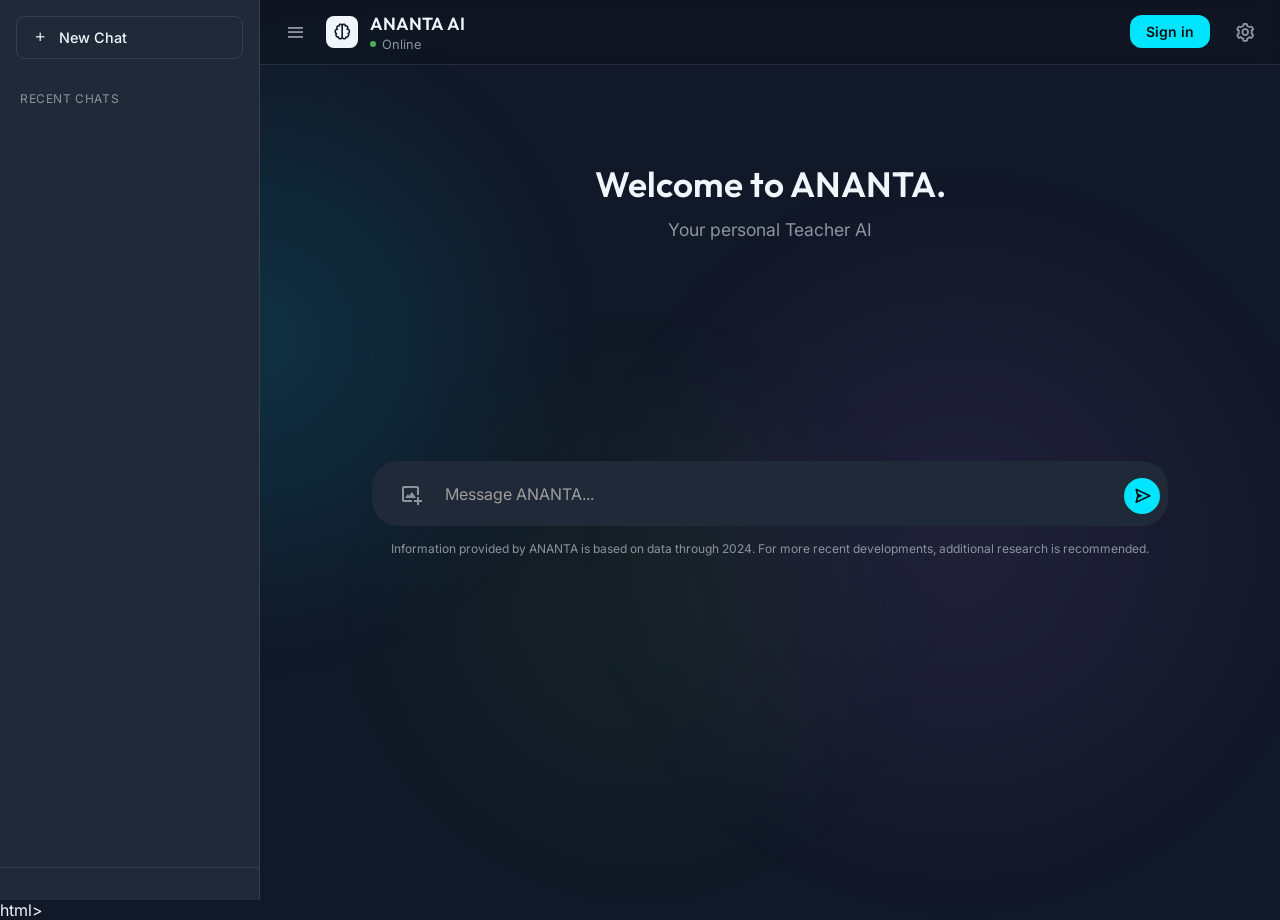
==== commit 0981ae52: "feat: add image upload support and OpenRouter integration" ====
--- a/index.html
+++ b/index.html
@@ -88,7 +88,15 @@
             </main>
 
             <footer class="chat-input-area">
+                <div id="image-preview-container" class="hidden">
+                    <img id="image-preview" src="" alt="Preview">
+                    <button type="button" id="remove-image-btn"><i class='bx bx-x'></i></button>
+                </div>
                 <form id="chat-form">
+                    <label for="image-upload" class="upload-btn" title="Attach Image">
+                        <i class='bx bx-image-add'></i>
+                    </label>
+                    <input type="file" id="image-upload" accept="image/*" class="hidden">
                     <textarea id="message-input" placeholder="Message ANANTA..." rows="1"></textarea>
                     <button type="submit" id="send-btn" class="send-btn">
                         <i class='bx bx-send'></i>
--- a/style.css
+++ b/style.css
@@ -1,1409 +1,1471 @@
-:root {
-    --bg-main: #111827;
-    --bg-panel: #1f2937;
-    --border-color: rgba(255, 255, 255, 0.1);
-    --text-primary: #f0f6fc;
-    --text-secondary: #8b949e;
-    --primary-color: #00E5FF;
-    --primary-hover: #00b8cc;
-    --secondary-color: #76FF03;
-    --user-msg-bg: #374151;
-
-    --ai-msg-bg: transparent;
-    --shadow-sm: 0 4px 12px rgba(0, 0, 0, 0.3);
-    --shadow-md: 0 8px 24px rgba(0, 0, 0, 0.5);
-    --glass-bg: rgba(22, 27, 34, 0.7);
-}
-
-* {
-    margin: 0;
-    padding: 0;
-    box-sizing: border-box;
-    font-family: 'Inter', sans-serif;
-}
-
-.hidden {
-    display: none !important;
-}
-
-h1,
-h2,
-h3,
-h4,
-.brand-text {
-    font-family: 'Outfit', sans-serif;
-}
-
-body {
-    background-color: var(--bg-main);
-    color: var(--text-primary);
-    overflow: hidden;
-    height: 100dvh;
-}
-
-
-.bg-shape {
-    position: fixed;
-    border-radius: 50%;
-    filter: blur(50px);
-
-    opacity: 0.95;
-
-    z-index: 0;
-    pointer-events: none;
-    transition: all 1.8s cubic-bezier(0.4, 0, 0.2, 1);
-}
-
-.circle-1 {
-    width: 60vw;
-
-    height: 60vw;
-    background: radial-gradient(circle at center, rgba(0, 229, 255, 0.15) 0%, transparent 60%);
-    top: -5vh;
-    left: -10vw;
-    animation: float1 4s infinite alternate ease-in-out;
-}
-
-.circle-2 {
-    width: 70vw;
-    height: 70vw;
-    background: radial-gradient(circle at center, rgba(206, 130, 255, 0.1) 0%, transparent 60%);
-    bottom: -10vh;
-    right: -10vw;
-    animation: float2 5s infinite alternate ease-in-out;
-}
-
-.circle-3 {
-    width: 60vw;
-    height: 60vw;
-    background: radial-gradient(circle at center, rgba(118, 255, 3, 0.05) 0%, transparent 60%);
-    top: 25vh;
-    left: 20vw;
-    animation: float3 6s infinite alternate ease-in-out;
-}
-
-
-body.chat-active .bg-shape {
-    opacity: 0.15;
-    filter: blur(60px);
-}
-
-body.chat-active .circle-1 {
-    transform: scale(0.6) translate(-20vw, -20vh);
-    animation-play-state: paused;
-}
-
-body.chat-active .circle-2 {
-    transform: scale(0.6) translate(20vw, 20vh);
-    animation-play-state: paused;
-}
-
-body.chat-active .circle-3 {
-    transform: scale(0.4) translate(-10vw, 10vh);
-    animation-play-state: paused;
-}
-
-@keyframes float1 {
-    0% {
-        transform: translate(0, 0) scale(0.9);
-    }
-
-    100% {
-        transform: translate(25vw, 20vh) scale(1.1);
-    }
-
-
-}
-
-@keyframes float2 {
-    0% {
-        transform: translate(0, 0) scale(0.9);
-    }
-
-    100% {
-        transform: translate(-25vw, -20vh) scale(1.1);
-    }
-}
-
-@keyframes float3 {
-    0% {
-        transform: translate(0, 0) scale(0.9);
-    }
-
-    100% {
-        transform: translate(15vw, -25vh) scale(1.05);
-    }
-}
-
-
-.app-layout {
-    display: flex;
-    width: 100vw;
-    height: 100dvh;
-    overflow: hidden;
-    position: relative;
-    z-index: 1;
-}
-
-
-.app-container {
-    flex: 1;
-    height: 100%;
-    display: flex;
-    flex-direction: column;
-    position: relative;
-    background: transparent;
-    transition: all 0.3s ease;
-    overflow: hidden;
-}
-
-
-.chat-header {
-    display: flex;
-    justify-content: space-between;
-    align-items: center;
-    padding: 0.75rem 1rem;
-    border-bottom: 1px solid var(--border-color);
-    background: rgba(0, 0, 0, 0.1);
-    backdrop-filter: blur(10px);
-    z-index: 10;
-}
-
-.header-left {
-    display: flex;
-    align-items: center;
-    gap: 0.75rem;
-}
-
-.logo-container {
-    width: 32px;
-    height: 32px;
-    background: var(--text-primary);
-    border-radius: 8px;
-    display: flex;
-    justify-content: center;
-    align-items: center;
-    font-size: 1.2rem;
-    color: var(--bg-main);
-}
-
-.chat-header h1 {
-    font-size: 1.1rem;
-    font-weight: 600;
-    color: var(--text-primary);
-}
-
-.status {
-    font-size: 0.8rem;
-    color: var(--text-secondary);
-    display: flex;
-    align-items: center;
-    gap: 0.4rem;
-    margin-top: 0.1rem;
-}
-
-.status-dot {
-    width: 6px;
-    height: 6px;
-    background-color: #4CAF50;
-    border-radius: 50%;
-    display: inline-block;
-}
-
-.icon-btn {
-    background: transparent;
-    border: none;
-    color: var(--text-secondary);
-    font-size: 1.4rem;
-    cursor: pointer;
-    transition: all 0.2s ease;
-    padding: 0.5rem;
-    border-radius: 50%;
-    display: flex;
-    align-items: center;
-    justify-content: center;
-}
-
-.icon-btn:hover {
-    color: var(--text-primary);
-    background: var(--bg-panel);
-}
-
-.primary-btn-sm {
-    background: var(--primary-color);
-    color: #111;
-    border: none;
-    padding: 8px 16px;
-    border-radius: 12px;
-    font-weight: 600;
-    font-size: 14px;
-    cursor: pointer;
-    transition: all 0.2s ease;
-    display: inline-flex;
-    align-items: center;
-    justify-content: center;
-}
-
-.primary-btn-sm:hover {
-    background: var(--primary-hover);
-    transform: translateY(-1px);
-    box-shadow: 0 4px 12px rgba(0, 229, 255, 0.3);
-}
-
-
-.sidebar {
-    width: 260px;
-    height: 100%;
-    background: var(--bg-panel);
-    border-right: 1px solid var(--border-color);
-    display: flex;
-    flex-direction: column;
-    transition: transform 0.4s cubic-bezier(0.2, 0.8, 0.2, 1), margin-left 0.4s cubic-bezier(0.2, 0.8, 0.2, 1);
-    z-index: 50;
-    position: relative;
-}
-
-.sidebar.collapsed {
-    margin-left: -260px;
-}
-
-.sidebar-header {
-    padding: 1rem;
-    display: flex;
-    gap: 0.5rem;
-}
-
-.new-chat-btn {
-    flex: 1;
-    display: flex;
-    align-items: center;
-    gap: 0.75rem;
-    background: transparent;
-    border: 1px solid var(--border-color);
-    color: var(--text-primary);
-    padding: 0.75rem 1rem;
-    border-radius: 8px;
-    cursor: pointer;
-    font-size: 0.9rem;
-    font-weight: 500;
-    transition: background 0.2s ease;
-}
-
-.new-chat-btn:hover {
-    background: rgba(255, 255, 255, 0.05);
-}
-
-.sidebar-content {
-    flex: 1;
-    overflow-y: auto;
-    padding: 0.5rem;
-}
-
-.sidebar-content::-webkit-scrollbar {
-    width: 4px;
-}
-
-.history-group {
-    margin-bottom: 1.5rem;
-}
-
-.history-label {
-    font-size: 0.75rem;
-    color: var(--text-secondary);
-    padding: 0.5rem 0.75rem;
-    text-transform: uppercase;
-    letter-spacing: 0.05em;
-}
-
-.conversation-list {
-    display: flex;
-    flex-direction: column;
-    gap: 2px;
-}
-
-.conversation-item {
-    display: flex;
-    align-items: center;
-    gap: 0.75rem;
-    padding: 0.75rem;
-    border-radius: 8px;
-    cursor: pointer;
-    color: var(--text-primary);
-    font-size: 0.9rem;
-    transition: background 0.2s ease;
-    white-space: nowrap;
-    overflow: hidden;
-    text-overflow: ellipsis;
-    position: relative;
-}
-
-.conversation-item:hover {
-    background: rgba(255, 255, 255, 0.05);
-}
-
-.conversation-item.active {
-    background: rgba(255, 255, 255, 0.1);
-}
-
-.conversation-item i {
-    color: var(--text-secondary);
-    font-size: 1.1rem;
-}
-
-.conversation-item .delete-conv-btn {
-    position: absolute;
-    right: 0.5rem;
-    opacity: 0;
-    transition: opacity 0.2s ease;
-    color: var(--text-secondary);
-}
-
-.conversation-item:hover .delete-conv-btn {
-    opacity: 1;
-}
-
-.sidebar-footer {
-    padding: 1rem;
-    border-top: 1px solid var(--border-color);
-}
-
-.user-info-sidebar {
-    display: flex;
-    align-items: center;
-    gap: 0.75rem;
-}
-
-.user-info-sidebar img {
-    width: 32px;
-    height: 32px;
-    border-radius: 50%;
-}
-
-.user-info-sidebar span {
-    font-size: 0.9rem;
-    font-weight: 500;
-}
-
-.mobile-only {
-    display: none;
-}
-
-
-.chat-window {
-    flex: 1;
-    overflow-y: auto;
-    overflow-x: hidden;
-    position: relative;
-    display: flex;
-    flex-direction: column;
-    align-items: center;
-
-}
-
-
-.chat-window::-webkit-scrollbar {
-    width: 8px;
-}
-
-.chat-window::-webkit-scrollbar-track {
-    background: transparent;
-}
-
-.chat-window::-webkit-scrollbar-thumb {
-    background: #E0E0E0;
-    border-radius: 10px;
-}
-
-.chat-window::-webkit-scrollbar-thumb:hover {
-    background: #BDBDBD;
-}
-
-
-.welcome-section {
-    position: absolute;
-    top: 18vh;
-    left: 50%;
-    width: 100%;
-    max-width: 800px;
-    text-align: center;
-    padding: 0 1rem;
-    z-index: 5;
-
-    opacity: 0;
-    pointer-events: none;
-    transform: translate(-50%, -40px);
-    transition: all 0.6s cubic-bezier(0.2, 0.8, 0.2, 1);
-}
-
-.app-container:not(.chat-started) .welcome-section {
-
-    opacity: 1;
-    pointer-events: auto;
-    transform: translate(-50%, 0);
-}
-
-@keyframes fadeIn {
-    0% {
-        opacity: 0;
-    }
-
-    100% {
-        opacity: 1;
-    }
-}
-
-.welcome-section h2 {
-    font-size: 2.2rem;
-    margin-bottom: 0.8rem;
-    color: var(--text-primary);
-    font-weight: 600;
-}
-
-.welcome-section p {
-    color: var(--text-secondary);
-    font-size: 1.1rem;
-    margin-bottom: 2rem;
-}
-
-
-.model-picker {
-    margin-top: 0.5rem;
-}
-
-.model-picker-label {
-    font-size: 0.75rem;
-    color: var(--text-secondary);
-    text-transform: uppercase;
-    letter-spacing: 0.08em;
-    margin-bottom: 0.75rem;
-}
-
-.model-select-wrapper {
-    position: relative;
-    display: inline-flex;
-    align-items: center;
-}
-
-.model-select-wrapper select {
-    appearance: none;
-    -webkit-appearance: none;
-    background: rgba(255, 255, 255, 0.05);
-    border: 1px solid var(--border-color);
-    border-radius: 12px;
-    color: var(--text-primary);
-    font-family: 'Inter', sans-serif;
-    font-size: 0.95rem;
-    font-weight: 500;
-    padding: 0.6rem 2.8rem 0.6rem 1.1rem;
-    cursor: pointer;
-    outline: none;
-    transition: all 0.2s ease;
-    min-width: 220px;
-}
-
-.model-select-wrapper select:hover,
-.model-select-wrapper select:focus {
-    border-color: var(--primary-color);
-    background: rgba(0, 229, 255, 0.07);
-    box-shadow: 0 0 12px rgba(0, 229, 255, 0.15);
-}
-
-.model-select-wrapper select option,
-.model-select-wrapper select optgroup {
-    background: #1a1a2e;
-    color: var(--text-primary);
-    font-family: 'Inter', sans-serif;
-}
-
-.model-select-wrapper select optgroup {
-    color: var(--text-secondary);
-    font-size: 0.8rem;
-    font-weight: 600;
-    text-transform: uppercase;
-    letter-spacing: 0.05em;
-}
-
-.model-select-wrapper .select-arrow {
-    position: absolute;
-    right: 0.8rem;
-    font-size: 1.1rem;
-    color: var(--text-secondary);
-    pointer-events: none;
-}
-
-
-
-.hint {
-    font-size: 0.85rem !important;
-}
-
-
-.user-profile-container {
-    display: flex;
-    flex-direction: column;
-    align-items: center;
-    gap: 1rem;
-    margin-top: 1.5rem;
-}
-
-.header-right {
-    display: flex;
-    align-items: center;
-    gap: 1rem;
-}
-
-.header-right .user-profile-container {
-    flex-direction: row;
-    margin-top: 0;
-    gap: 0.5rem;
-}
-
-.header-right #user-profile-img {
-    width: 32px;
-    height: 32px;
-    border-width: 2px;
-    margin-right: 0.5rem;
-}
-
-#user-profile-img {
-    width: 36px;
-    height: 36px;
-    border-radius: 50%;
-    object-fit: cover;
-    border: 2px solid rgba(255, 255, 255, 0.5);
-    box-shadow: var(--shadow-sm);
-    animation: fadeIn 0.4s ease;
-    cursor: pointer;
-    transition: transform 0.2s ease;
-}
-
-#user-profile-img:hover {
-    transform: scale(1.05);
-}
-
-.profile-dropdown-wrapper {
-    position: relative;
-    display: flex;
-    align-items: center;
-}
-
-#logout-menu {
-    position: absolute;
-    top: calc(100% + 0.5rem);
-    right: 0;
-    background: var(--bg-panel);
-    border: 1px solid var(--border-color);
-    box-shadow: var(--shadow-md);
-    border-radius: 8px;
-    padding: 0.4rem;
-    z-index: 100;
-    min-width: 140px;
-    animation: fadeIn 0.2s ease;
-}
-
-#logout-menu.hidden {
-    display: none !important;
-}
-
-#logout-btn {
-    width: 100%;
-    background: transparent;
-    border: none;
-    padding: 0.6rem 1rem;
-    cursor: pointer;
-    color: #ff4b4b;
-    font-weight: 500;
-    font-size: 0.95rem;
-    border-radius: 6px;
-    display: flex;
-    align-items: center;
-    gap: 0.5rem;
-    transition: background 0.2s ease, color 0.2s ease;
-}
-
-#logout-btn:hover {
-    background: rgba(255, 75, 75, 0.1);
-}
-
-#user-profile-img.hidden,
-#google-login-container.hidden {
-    display: none !important;
-}
-
-
-.message-list {
-    width: 100%;
-    max-width: 800px;
-    display: flex;
-    flex-direction: column;
-    padding: 2rem 1rem 80px 1rem;
-
-    gap: 1.8rem;
-}
-
-.message {
-    display: flex;
-    gap: 1rem;
-    max-width: 100%;
-    animation: fadeIn 0.3s ease forwards;
-}
-
-.message.user {
-    align-self: flex-end;
-    flex-direction: row-reverse;
-}
-
-.message.ai {
-    align-self: flex-start;
-}
-
-.msg-avatar {
-    width: 30px;
-    height: 30px;
-    border-radius: 6px;
-    display: flex;
-    justify-content: center;
-    align-items: center;
-    flex-shrink: 0;
-    color: white;
-    font-size: 1.1rem;
-}
-
-.user .msg-avatar {
-    background: transparent;
-    color: transparent;
-    display: none;
-
-}
-
-.ai .msg-avatar {
-    background: var(--primary-color);
-}
-
-.msg-content {
-    line-height: 1.6;
-    font-size: 1rem;
-    white-space: pre-wrap;
-    word-break: break-word;
-    color: var(--text-primary);
-    padding: 0.2rem 0;
-}
-
-.user .msg-content {
-    background: var(--user-msg-bg);
-    padding: 0.75rem 1.25rem;
-    border-radius: 18px;
-    border-bottom-right-radius: 4px;
-}
-
-.ai .msg-content {
-    background: var(--ai-msg-bg);
-    width: 100%;
-
-    white-space: normal;
-}
-
-
-.ai .msg-content p {
-    margin-bottom: 0.75rem;
-}
-
-.ai .msg-content p:last-child {
-    margin-bottom: 0;
-}
-
-.ai .msg-content strong {
-    font-weight: 600;
-    color: var(--text-primary);
-}
-
-.ai .msg-content pre {
-    background: #1E1E1E;
-    color: #D4D4D4;
-    padding: 1rem;
-    border-radius: 8px;
-    overflow-x: auto;
-    margin: 1rem 0;
-    font-size: 0.9rem;
-    box-shadow: inset 0 2px 4px rgba(0, 0, 0, 0.2);
-}
-
-.ai .msg-content code {
-    font-family: 'Consolas', 'Monaco', monospace;
-    background: rgba(0, 0, 0, 0.06);
-    padding: 0.15rem 0.35rem;
-    border-radius: 4px;
-    font-size: 0.9em;
-    color: #d32f2f;
-}
-
-.ai .msg-content pre code {
-    background: transparent;
-    padding: 0;
-    color: inherit;
-    font-size: 1em;
-}
-
-.ai .msg-content ul,
-.ai .msg-content ol {
-    margin-left: 1.5rem;
-    margin-bottom: 0.75rem;
-}
-
-.ai .msg-content li {
-    margin-bottom: 0.25rem;
-}
-
-.ai .msg-content.error {
-    color: #ef4444;
-}
-
-
-.typing-indicator {
-    display: flex;
-    gap: 4px;
-    align-items: center;
-    height: 24px;
-}
-
-.typing-dot {
-    width: 5px;
-    height: 5px;
-    background-color: var(--text-secondary);
-    border-radius: 50%;
-    animation: bounce 1s infinite alternate;
-}
-
-.typing-dot:nth-child(2) {
-    animation-delay: 0.2s;
-}
-
-.typing-dot:nth-child(3) {
-    animation-delay: 0.4s;
-}
-
-@keyframes bounce {
-    to {
-        transform: translateY(-3px);
-        opacity: 0.5;
-    }
-}
-
-
-.chat-input-area {
-    width: 100%;
-    padding: 0.5rem 1rem 1.5rem 1rem;
-    display: flex;
-    flex-direction: column;
-    align-items: center;
-    position: relative;
-    z-index: 20;
-
-
-    background: var(--glass-bg);
-    backdrop-filter: blur(24px);
-    -webkit-backdrop-filter: blur(24px);
-    border-top: 1px solid var(--border-color);
-
-    transform: translateY(0);
-    transition: all 0.6s cubic-bezier(0.2, 0.8, 0.2, 1);
-}
-
-
-.cursor-blink {
-    display: inline-block;
-    width: 0.45em;
-    height: 1em;
-    background-color: var(--primary-color);
-    margin-left: 6px;
-    animation: blink 1s step-end infinite;
-    vertical-align: text-bottom;
-    box-shadow: 0 0 8px rgba(0, 229, 255, 0.6);
-}
-
-@keyframes blink {
-
-    0%,
-    100% {
-        opacity: 1;
-    }
-
-    50% {
-        opacity: 0;
-    }
-}
-
-.app-container:not(.chat-started) .chat-input-area {
-
-    background: transparent;
-    backdrop-filter: none;
-    -webkit-backdrop-filter: none;
-    border-top-color: transparent;
-    transform: translateY(calc(-40vh + 3rem));
-}
-
-#chat-form {
-    width: 100%;
-    max-width: 800px;
-    display: flex;
-    gap: 0.8rem;
-    align-items: flex-end;
-    border-radius: 28px;
-    padding: 0.6rem 0.6rem 0.6rem 1.4rem;
-    position: relative;
-    z-index: 1;
-    overflow: hidden;
-
-
-}
-
-
-
-
-#chat-form::after {
-    content: '';
-    position: absolute;
-    inset: 2px;
-
-    background: var(--bg-panel);
-    border-radius: 26px;
-    z-index: -1;
-    transition: background 0.2s ease, box-shadow 0.2s ease;
-    pointer-events: none;
-}
-
-#chat-form:focus-within::after {
-    background: var(--user-msg-bg);
-    box-shadow: var(--shadow-sm);
-}
-
-
-#chat-form::before {
-    content: '';
-    position: absolute;
-    width: 2500px;
-
-    height: 2500px;
-    top: 50%;
-    left: 50%;
-    transform: translate(-50%, -50%) rotate(0deg);
-
-    background: conic-gradient(from 0deg, transparent 94%, rgba(0, 229, 255, 0.6) 96.5%, rgba(0, 229, 255, 1) 98%, rgba(0, 229, 255, 0.6) 99.5%, transparent 100%);
-    z-index: -2;
-    opacity: 0;
-    pointer-events: none;
-}
-
-#chat-form:hover::before {
-    animation: snakeGlow 2s cubic-bezier(0.4, 0, 0.2, 1) forwards;
-}
-
-
-@keyframes snakeGlow {
-    0% {
-        transform: translate(-50%, -50%) rotate(0deg);
-        opacity: 0;
-    }
-
-    5% {
-        opacity: 1;
-    }
-
-    85% {
-        opacity: 1;
-    }
-
-    100% {
-        transform: translate(-50%, -50%) rotate(360deg);
-        opacity: 0;
-    }
-}
-
-#message-input {
-    flex: 1;
-    background: transparent;
-    border: none;
-    color: var(--text-primary);
-    font-size: 1rem;
-    resize: none;
-    padding: 0.8rem 0;
-    max-height: 200px;
-    min-height: 24px;
-    line-height: 1.5;
-
-    overscroll-behavior: contain;
-}
-
-
-#message-input::-webkit-scrollbar {
-    display: none;
-}
-
-#message-input::placeholder {
-    color: #9E9E9E;
-}
-
-#message-input:focus {
-    outline: none;
-}
-
-.send-btn {
-    background: var(--primary-color);
-    color: #111;
-    border: none;
-    width: 36px;
-    height: 36px;
-    border-radius: 50%;
-    display: flex;
-    justify-content: center;
-    align-items: center;
-    font-size: 1.2rem;
-    cursor: pointer;
-    transition: all 0.2s ease;
-    flex-shrink: 0;
-    align-self: flex-end;
-    margin-bottom: 0.3rem;
-}
-
-.send-btn:hover:not(:disabled) {
-    background: var(--primary-hover);
-    transform: scale(1.05);
-}
-
-
-.send-btn.stop-btn {
-    background: #ef4444;
-
-    animation: pulse 2s infinite ease-in-out;
-}
-
-.send-btn.stop-btn:hover:not(:disabled) {
-    background: #dc2626;
-    animation: none;
-}
-
-@keyframes pulse {
-    0% {
-        transform: scale(1);
-        box-shadow: 0 0 0 0 rgba(239, 68, 68, 0.4);
-    }
-
-    50% {
-        transform: scale(1.05);
-        box-shadow: 0 0 0 8px rgba(239, 68, 68, 0);
-    }
-
-    100% {
-        transform: scale(1);
-        box-shadow: 0 0 0 0 rgba(239, 68, 68, 0);
-    }
-}
-
-.send-btn:disabled {
-    background: #E0E0E0;
-    color: #BDBDBD;
-    cursor: not-allowed;
-}
-
-.footer-note {
-    text-align: center;
-    font-size: 0.75rem;
-    color: var(--text-secondary);
-    margin-top: 0.8rem;
-    margin-bottom: 0.5rem;
-}
-
-
-.modal-overlay {
-    position: absolute;
-    top: 0;
-    left: 0;
-    width: 100vw;
-    height: 100vh;
-    background: rgba(0, 0, 0, 0.4);
-    z-index: 100;
-    display: flex;
-    justify-content: center;
-    align-items: center;
-    opacity: 1;
-    transition: opacity 0.2s ease;
-}
-
-.modal-overlay.hidden {
-    opacity: 0;
-    pointer-events: none;
-}
-
-.modal {
-    background: var(--glass-bg);
-    backdrop-filter: blur(24px);
-    -webkit-backdrop-filter: blur(24px);
-    border: 1px solid var(--border-color);
-    border-radius: 16px;
-    width: 90%;
-    max-width: 400px;
-    padding: 2rem;
-    box-shadow: 0 16px 40px rgba(0, 0, 0, 0.4);
-    transform: scale(1);
-    transition: transform 0.2s ease;
-}
-
-.modal-overlay.hidden .modal {
-    transform: scale(0.95);
-}
-
-.modal-header {
-    display: flex;
-    justify-content: space-between;
-    align-items: center;
-    margin-bottom: 1.2rem;
-}
-
-.modal-header h2 {
-    font-size: 1.2rem;
-    color: var(--text-primary);
-    font-weight: 600;
-}
-
-.modal-desc {
-    font-size: 0.9rem;
-    color: var(--text-secondary);
-    margin-bottom: 2rem;
-    line-height: 1.5;
-}
-
-.form-group {
-    margin-bottom: 1.5rem;
-}
-
-.form-group label {
-    display: block;
-    margin-bottom: 0.5rem;
-    font-size: 0.9rem;
-    font-weight: 500;
-    color: var(--text-primary);
-}
-
-.form-group input,
-.form-group select {
-    width: 100%;
-    padding: 0.75rem 1rem;
-    border-radius: 12px;
-    background: rgba(0, 0, 0, 0.2);
-    border: 1px solid rgba(255, 255, 255, 0.1);
-    color: var(--text-primary);
-    font-size: 1rem;
-    transition: all 0.2s ease;
-}
-
-.form-group select {
-    appearance: none;
-    cursor: pointer;
-    background-image: url("data:image/svg+xml;charset=UTF-8,%3csvg xmlns='http://www.w3.org/2000/svg' viewBox='0 0 24 24' fill='none' stroke='%23f0f6fc' stroke-width='2' stroke-linecap='round' stroke-linejoin='round'%3e%3cpolyline points='6 9 12 15 18 9'%3e%3c/polyline%3e%3c/svg%3e");
-    background-repeat: no-repeat;
-    background-position: right 1rem center;
-    background-size: 1em;
-}
-
-.form-group select option {
-    background: var(--bg-panel);
-    color: var(--text-primary);
-}
-
-.form-group input:focus,
-.form-group select:focus {
-    outline: none;
-    border-color: var(--primary-color);
-    background: rgba(0, 229, 255, 0.05);
-}
-
-.form-group small {
-    display: block;
-    margin-top: 0.6rem;
-    font-size: 0.8rem;
-    color: var(--text-secondary);
-    line-height: 1.4;
-}
-
-.primary-btn {
-    width: 100%;
-    padding: 0.8rem;
-    background: var(--primary-color);
-    color: #000;
-    border: none;
-    border-radius: 12px;
-    font-size: 1rem;
-    font-weight: 600;
-    cursor: pointer;
-    transition: all 0.2s ease;
-    margin-top: 1.25rem;
-}
-
-.primary-btn:hover {
-    background: var(--primary-hover);
-    transform: translateY(-2px);
-    box-shadow: 0 4px 10px rgba(0, 229, 255, 0.3);
-}
-
-
-.model-card-section {
-    margin-bottom: 1.2rem;
-}
-
-.model-card-group-label {
-    font-size: 0.72rem;
-    font-weight: 700;
-    letter-spacing: 0.08em;
-    text-transform: uppercase;
-    color: var(--text-secondary);
-    margin-bottom: 0.6rem;
-}
-
-.model-card-list {
-    display: flex;
-    flex-direction: column;
-    gap: 0.4rem;
-}
-
-.model-card {
-    display: flex;
-    align-items: center;
-    justify-content: space-between;
-    padding: 0.7rem 1rem;
-    border-radius: 12px;
-    border: 1px solid var(--border-color);
-    background: rgba(255, 255, 255, 0.03);
-    cursor: pointer;
-    transition: all 0.18s ease;
-    font-size: 0.92rem;
-    color: var(--text-primary);
-    font-family: 'Inter', sans-serif;
-}
-
-.model-card:hover {
-    background: rgba(255, 255, 255, 0.07);
-    border-color: rgba(0, 229, 255, 0.3);
-}
-
-.model-card.selected {
-    border-color: var(--primary-color);
-    background: rgba(0, 229, 255, 0.08);
-    color: var(--primary-color);
-    box-shadow: 0 0 14px rgba(0, 229, 255, 0.12);
-}
-
-.model-card .mc-dot {
-    width: 8px;
-    height: 8px;
-    border-radius: 50%;
-    border: 2px solid var(--border-color);
-    flex-shrink: 0;
-    transition: all 0.18s ease;
-}
-
-.model-card.selected .mc-dot {
-    background: var(--primary-color);
-    border-color: var(--primary-color);
-    box-shadow: 0 0 6px rgba(0, 229, 255, 0.5);
-}
-
-.model-card-loading {
-    font-size: 0.85rem;
-    color: var(--text-secondary);
-    padding: 0.5rem 0;
-    font-style: italic;
-}
-
-
-@media (max-width: 768px) {
-
-
-    body {
-        height: 100dvh;
-        overflow: hidden;
-    }
-
-    .app-layout {
-        height: 100dvh;
-    }
-
-
-    input, textarea, select {
-        font-size: 16px !important;
-    }
-
-
-    #chat-form:hover::before {
-        animation: none;
-        opacity: 0;
-    }
-
-
-    .sidebar {
-        position: fixed;
-        left: 0;
-        top: 0;
-        bottom: 0;
-        z-index: 1000;
-        box-shadow: 20px 0 50px rgba(0, 0, 0, 0.5);
-        transform: translateX(-100%);
-    }
-
-    .sidebar.mobile-open {
-        transform: translateX(0);
-    }
-
-    .mobile-only {
-        display: flex;
-    }
-
-    .sidebar-header {
-        justify-content: space-between;
-    }
-
-
-    .chat-header {
-        padding: 0.55rem 0.75rem;
-    }
-
-    .logo-container {
-        width: 28px;
-        height: 28px;
-        font-size: 1.1rem;
-    }
-
-    .chat-header h1 {
-        font-size: 1rem;
-    }
-
-    #user-profile-img {
-        width: 30px;
-        height: 30px;
-    }
-
-
-    .icon-btn {
-        padding: 0.6rem;
-        font-size: 1.5rem;
-        min-width: 44px;
-        min-height: 44px;
-    }
-
-
-    .welcome-section {
-        top: 10vh;
-    }
-
-    .welcome-section h2 {
-        font-size: 1.6rem;
-        margin-bottom: 0.5rem;
-    }
-
-    .welcome-section p {
-        font-size: 0.95rem;
-        margin-bottom: 1.5rem;
-    }
-
-
-    .message-list {
-        padding: 1rem 0.75rem 100px 0.75rem;
-        gap: 1.2rem;
-    }
-
-    .msg-avatar {
-        width: 24px;
-        height: 24px;
-        font-size: 0.9rem;
-    }
-
-    .msg-content {
-        font-size: 0.95rem;
-    }
-
-    .user .msg-content {
-        padding: 0.65rem 1rem;
-        border-radius: 16px;
-        border-bottom-right-radius: 4px;
-    }
-
-    .ai .msg-content pre {
-        padding: 0.8rem;
-        font-size: 0.85rem;
-    }
-
-
-    .chat-input-area {
-        padding: 0.6rem 0.75rem env(safe-area-inset-bottom, 0.75rem) 0.75rem;
-
-    }
-
-    .app-container:not(.chat-started) .chat-input-area {
-        transform: translateY(calc(-32dvh + 3rem));
-    }
-
-    #chat-form {
-        border-radius: 22px;
-        padding: 0.45rem 0.45rem 0.45rem 1rem;
-        gap: 0.5rem;
-    }
-
-    #message-input {
-
-        padding: 0.55rem 0;
-
-        line-height: 1.45;
-    }
-
-    .send-btn {
-        width: 38px;
-        height: 38px;
-        font-size: 1.15rem;
-
-    }
-
-    .footer-note {
-        font-size: 0.65rem;
-        margin-top: 0.4rem;
-        margin-bottom: 0;
-        padding: 0 0.5rem;
-    }
-
-
-    .modal {
-        padding: 1.5rem;
-        width: 95%;
-        border-radius: 14px;
-        max-height: 85dvh;
-        overflow-y: auto;
-    }
-
-    .modal-header h2 {
-        font-size: 1.1rem;
-    }
-
-    .form-group input,
-    .form-group select {
-        padding: 0.65rem 0.9rem;
-        font-size: 1rem;
-    }
-
-    .primary-btn {
-        padding: 0.75rem;
-        font-size: 0.95rem;
-    }
-
-
-    .model-card {
-        padding: 0.85rem 1rem;
-        font-size: 0.95rem;
-    }
-
-
-    .conversation-item .delete-conv-btn {
-        opacity: 0.6;
-    }
-}
-
-
-
-+:root {
+    --bg-main: #111827;
+    --bg-panel: #1f2937;
+    --border-color: rgba(255, 255, 255, 0.1);
+    --text-primary: #f0f6fc;
+    --text-secondary: #8b949e;
+    --primary-color: #00E5FF;
+    --primary-hover: #00b8cc;
+    --secondary-color: #76FF03;
+    --user-msg-bg: #374151;
+
+    --ai-msg-bg: transparent;
+    --shadow-sm: 0 4px 12px rgba(0, 0, 0, 0.3);
+    --shadow-md: 0 8px 24px rgba(0, 0, 0, 0.5);
+    --glass-bg: rgba(22, 27, 34, 0.7);
+}
+
+* {
+    margin: 0;
+    padding: 0;
+    box-sizing: border-box;
+    font-family: 'Inter', sans-serif;
+}
+
+.hidden {
+    display: none !important;
+}
+
+h1,
+h2,
+h3,
+h4,
+.brand-text {
+    font-family: 'Outfit', sans-serif;
+}
+
+body {
+    background-color: var(--bg-main);
+    color: var(--text-primary);
+    overflow: hidden;
+    height: 100dvh;
+}
+
+
+.bg-shape {
+    position: fixed;
+    border-radius: 50%;
+    filter: blur(50px);
+
+    opacity: 0.95;
+
+    z-index: 0;
+    pointer-events: none;
+    transition: all 1.8s cubic-bezier(0.4, 0, 0.2, 1);
+}
+
+.circle-1 {
+    width: 60vw;
+
+    height: 60vw;
+    background: radial-gradient(circle at center, rgba(0, 229, 255, 0.15) 0%, transparent 60%);
+    top: -5vh;
+    left: -10vw;
+    animation: float1 4s infinite alternate ease-in-out;
+}
+
+.circle-2 {
+    width: 70vw;
+    height: 70vw;
+    background: radial-gradient(circle at center, rgba(206, 130, 255, 0.1) 0%, transparent 60%);
+    bottom: -10vh;
+    right: -10vw;
+    animation: float2 5s infinite alternate ease-in-out;
+}
+
+.circle-3 {
+    width: 60vw;
+    height: 60vw;
+    background: radial-gradient(circle at center, rgba(118, 255, 3, 0.05) 0%, transparent 60%);
+    top: 25vh;
+    left: 20vw;
+    animation: float3 6s infinite alternate ease-in-out;
+}
+
+
+body.chat-active .bg-shape {
+    opacity: 0.15;
+    filter: blur(60px);
+}
+
+body.chat-active .circle-1 {
+    transform: scale(0.6) translate(-20vw, -20vh);
+    animation-play-state: paused;
+}
+
+body.chat-active .circle-2 {
+    transform: scale(0.6) translate(20vw, 20vh);
+    animation-play-state: paused;
+}
+
+body.chat-active .circle-3 {
+    transform: scale(0.4) translate(-10vw, 10vh);
+    animation-play-state: paused;
+}
+
+@keyframes float1 {
+    0% {
+        transform: translate(0, 0) scale(0.9);
+    }
+
+    100% {
+        transform: translate(25vw, 20vh) scale(1.1);
+    }
+
+
+}
+
+@keyframes float2 {
+    0% {
+        transform: translate(0, 0) scale(0.9);
+    }
+
+    100% {
+        transform: translate(-25vw, -20vh) scale(1.1);
+    }
+}
+
+@keyframes float3 {
+    0% {
+        transform: translate(0, 0) scale(0.9);
+    }
+
+    100% {
+        transform: translate(15vw, -25vh) scale(1.05);
+    }
+}
+
+
+.app-layout {
+    display: flex;
+    width: 100vw;
+    height: 100dvh;
+    overflow: hidden;
+    position: relative;
+    z-index: 1;
+}
+
+
+.app-container {
+    flex: 1;
+    height: 100%;
+    display: flex;
+    flex-direction: column;
+    position: relative;
+    background: transparent;
+    transition: all 0.3s ease;
+    overflow: hidden;
+}
+
+
+.chat-header {
+    display: flex;
+    justify-content: space-between;
+    align-items: center;
+    padding: 0.75rem 1rem;
+    border-bottom: 1px solid var(--border-color);
+    background: rgba(0, 0, 0, 0.1);
+    backdrop-filter: blur(10px);
+    z-index: 10;
+}
+
+.header-left {
+    display: flex;
+    align-items: center;
+    gap: 0.75rem;
+}
+
+.logo-container {
+    width: 32px;
+    height: 32px;
+    background: var(--text-primary);
+    border-radius: 8px;
+    display: flex;
+    justify-content: center;
+    align-items: center;
+    font-size: 1.2rem;
+    color: var(--bg-main);
+}
+
+.chat-header h1 {
+    font-size: 1.1rem;
+    font-weight: 600;
+    color: var(--text-primary);
+}
+
+.status {
+    font-size: 0.8rem;
+    color: var(--text-secondary);
+    display: flex;
+    align-items: center;
+    gap: 0.4rem;
+    margin-top: 0.1rem;
+}
+
+.status-dot {
+    width: 6px;
+    height: 6px;
+    background-color: #4CAF50;
+    border-radius: 50%;
+    display: inline-block;
+}
+
+.icon-btn {
+    background: transparent;
+    border: none;
+    color: var(--text-secondary);
+    font-size: 1.4rem;
+    cursor: pointer;
+    transition: all 0.2s ease;
+    padding: 0.5rem;
+    border-radius: 50%;
+    display: flex;
+    align-items: center;
+    justify-content: center;
+}
+
+.icon-btn:hover {
+    color: var(--text-primary);
+    background: var(--bg-panel);
+}
+
+.primary-btn-sm {
+    background: var(--primary-color);
+    color: #111;
+    border: none;
+    padding: 8px 16px;
+    border-radius: 12px;
+    font-weight: 600;
+    font-size: 14px;
+    cursor: pointer;
+    transition: all 0.2s ease;
+    display: inline-flex;
+    align-items: center;
+    justify-content: center;
+}
+
+.primary-btn-sm:hover {
+    background: var(--primary-hover);
+    transform: translateY(-1px);
+    box-shadow: 0 4px 12px rgba(0, 229, 255, 0.3);
+}
+
+
+.sidebar {
+    width: 260px;
+    height: 100%;
+    background: var(--bg-panel);
+    border-right: 1px solid var(--border-color);
+    display: flex;
+    flex-direction: column;
+    transition: transform 0.4s cubic-bezier(0.2, 0.8, 0.2, 1), margin-left 0.4s cubic-bezier(0.2, 0.8, 0.2, 1);
+    z-index: 50;
+    position: relative;
+}
+
+.sidebar.collapsed {
+    margin-left: -260px;
+}
+
+.sidebar-header {
+    padding: 1rem;
+    display: flex;
+    gap: 0.5rem;
+}
+
+.new-chat-btn {
+    flex: 1;
+    display: flex;
+    align-items: center;
+    gap: 0.75rem;
+    background: transparent;
+    border: 1px solid var(--border-color);
+    color: var(--text-primary);
+    padding: 0.75rem 1rem;
+    border-radius: 8px;
+    cursor: pointer;
+    font-size: 0.9rem;
+    font-weight: 500;
+    transition: background 0.2s ease;
+}
+
+.new-chat-btn:hover {
+    background: rgba(255, 255, 255, 0.05);
+}
+
+.sidebar-content {
+    flex: 1;
+    overflow-y: auto;
+    padding: 0.5rem;
+}
+
+.sidebar-content::-webkit-scrollbar {
+    width: 4px;
+}
+
+.history-group {
+    margin-bottom: 1.5rem;
+}
+
+.history-label {
+    font-size: 0.75rem;
+    color: var(--text-secondary);
+    padding: 0.5rem 0.75rem;
+    text-transform: uppercase;
+    letter-spacing: 0.05em;
+}
+
+.conversation-list {
+    display: flex;
+    flex-direction: column;
+    gap: 2px;
+}
+
+.conversation-item {
+    display: flex;
+    align-items: center;
+    gap: 0.75rem;
+    padding: 0.75rem;
+    border-radius: 8px;
+    cursor: pointer;
+    color: var(--text-primary);
+    font-size: 0.9rem;
+    transition: background 0.2s ease;
+    white-space: nowrap;
+    overflow: hidden;
+    text-overflow: ellipsis;
+    position: relative;
+}
+
+.conversation-item:hover {
+    background: rgba(255, 255, 255, 0.05);
+}
+
+.conversation-item.active {
+    background: rgba(255, 255, 255, 0.1);
+}
+
+.conversation-item i {
+    color: var(--text-secondary);
+    font-size: 1.1rem;
+}
+
+.conversation-item .delete-conv-btn {
+    position: absolute;
+    right: 0.5rem;
+    opacity: 0;
+    transition: opacity 0.2s ease;
+    color: var(--text-secondary);
+}
+
+.conversation-item:hover .delete-conv-btn {
+    opacity: 1;
+}
+
+.sidebar-footer {
+    padding: 1rem;
+    border-top: 1px solid var(--border-color);
+}
+
+.user-info-sidebar {
+    display: flex;
+    align-items: center;
+    gap: 0.75rem;
+}
+
+.user-info-sidebar img {
+    width: 32px;
+    height: 32px;
+    border-radius: 50%;
+}
+
+.user-info-sidebar span {
+    font-size: 0.9rem;
+    font-weight: 500;
+}
+
+.mobile-only {
+    display: none;
+}
+
+
+.chat-window {
+    flex: 1;
+    overflow-y: auto;
+    overflow-x: hidden;
+    position: relative;
+    display: flex;
+    flex-direction: column;
+    align-items: center;
+
+}
+
+
+.chat-window::-webkit-scrollbar {
+    width: 8px;
+}
+
+.chat-window::-webkit-scrollbar-track {
+    background: transparent;
+}
+
+.chat-window::-webkit-scrollbar-thumb {
+    background: #E0E0E0;
+    border-radius: 10px;
+}
+
+.chat-window::-webkit-scrollbar-thumb:hover {
+    background: #BDBDBD;
+}
+
+
+.welcome-section {
+    position: absolute;
+    top: 18vh;
+    left: 50%;
+    width: 100%;
+    max-width: 800px;
+    text-align: center;
+    padding: 0 1rem;
+    z-index: 5;
+
+    opacity: 0;
+    pointer-events: none;
+    transform: translate(-50%, -40px);
+    transition: all 0.6s cubic-bezier(0.2, 0.8, 0.2, 1);
+}
+
+.app-container:not(.chat-started) .welcome-section {
+
+    opacity: 1;
+    pointer-events: auto;
+    transform: translate(-50%, 0);
+}
+
+@keyframes fadeIn {
+    0% {
+        opacity: 0;
+    }
+
+    100% {
+        opacity: 1;
+    }
+}
+
+.welcome-section h2 {
+    font-size: 2.2rem;
+    margin-bottom: 0.8rem;
+    color: var(--text-primary);
+    font-weight: 600;
+}
+
+.welcome-section p {
+    color: var(--text-secondary);
+    font-size: 1.1rem;
+    margin-bottom: 2rem;
+}
+
+
+.model-picker {
+    margin-top: 0.5rem;
+}
+
+.model-picker-label {
+    font-size: 0.75rem;
+    color: var(--text-secondary);
+    text-transform: uppercase;
+    letter-spacing: 0.08em;
+    margin-bottom: 0.75rem;
+}
+
+.model-select-wrapper {
+    position: relative;
+    display: inline-flex;
+    align-items: center;
+}
+
+.model-select-wrapper select {
+    appearance: none;
+    -webkit-appearance: none;
+    background: rgba(255, 255, 255, 0.05);
+    border: 1px solid var(--border-color);
+    border-radius: 12px;
+    color: var(--text-primary);
+    font-family: 'Inter', sans-serif;
+    font-size: 0.95rem;
+    font-weight: 500;
+    padding: 0.6rem 2.8rem 0.6rem 1.1rem;
+    cursor: pointer;
+    outline: none;
+    transition: all 0.2s ease;
+    min-width: 220px;
+}
+
+.model-select-wrapper select:hover,
+.model-select-wrapper select:focus {
+    border-color: var(--primary-color);
+    background: rgba(0, 229, 255, 0.07);
+    box-shadow: 0 0 12px rgba(0, 229, 255, 0.15);
+}
+
+.model-select-wrapper select option,
+.model-select-wrapper select optgroup {
+    background: #1a1a2e;
+    color: var(--text-primary);
+    font-family: 'Inter', sans-serif;
+}
+
+.model-select-wrapper select optgroup {
+    color: var(--text-secondary);
+    font-size: 0.8rem;
+    font-weight: 600;
+    text-transform: uppercase;
+    letter-spacing: 0.05em;
+}
+
+.model-select-wrapper .select-arrow {
+    position: absolute;
+    right: 0.8rem;
+    font-size: 1.1rem;
+    color: var(--text-secondary);
+    pointer-events: none;
+}
+
+
+
+.hint {
+    font-size: 0.85rem !important;
+}
+
+
+.user-profile-container {
+    display: flex;
+    flex-direction: column;
+    align-items: center;
+    gap: 1rem;
+    margin-top: 1.5rem;
+}
+
+.header-right {
+    display: flex;
+    align-items: center;
+    gap: 1rem;
+}
+
+.header-right .user-profile-container {
+    flex-direction: row;
+    margin-top: 0;
+    gap: 0.5rem;
+}
+
+.header-right #user-profile-img {
+    width: 32px;
+    height: 32px;
+    border-width: 2px;
+    margin-right: 0.5rem;
+}
+
+#user-profile-img {
+    width: 36px;
+    height: 36px;
+    border-radius: 50%;
+    object-fit: cover;
+    border: 2px solid rgba(255, 255, 255, 0.5);
+    box-shadow: var(--shadow-sm);
+    animation: fadeIn 0.4s ease;
+    cursor: pointer;
+    transition: transform 0.2s ease;
+}
+
+#user-profile-img:hover {
+    transform: scale(1.05);
+}
+
+.profile-dropdown-wrapper {
+    position: relative;
+    display: flex;
+    align-items: center;
+}
+
+#logout-menu {
+    position: absolute;
+    top: calc(100% + 0.5rem);
+    right: 0;
+    background: var(--bg-panel);
+    border: 1px solid var(--border-color);
+    box-shadow: var(--shadow-md);
+    border-radius: 8px;
+    padding: 0.4rem;
+    z-index: 100;
+    min-width: 140px;
+    animation: fadeIn 0.2s ease;
+}
+
+#logout-menu.hidden {
+    display: none !important;
+}
+
+#logout-btn {
+    width: 100%;
+    background: transparent;
+    border: none;
+    padding: 0.6rem 1rem;
+    cursor: pointer;
+    color: #ff4b4b;
+    font-weight: 500;
+    font-size: 0.95rem;
+    border-radius: 6px;
+    display: flex;
+    align-items: center;
+    gap: 0.5rem;
+    transition: background 0.2s ease, color 0.2s ease;
+}
+
+#logout-btn:hover {
+    background: rgba(255, 75, 75, 0.1);
+}
+
+#user-profile-img.hidden,
+#google-login-container.hidden {
+    display: none !important;
+}
+
+
+.message-list {
+    width: 100%;
+    max-width: 800px;
+    display: flex;
+    flex-direction: column;
+    padding: 2rem 1rem 80px 1rem;
+
+    gap: 1.8rem;
+}
+
+.message {
+    display: flex;
+    gap: 1rem;
+    max-width: 100%;
+    animation: fadeIn 0.3s ease forwards;
+}
+
+.message.user {
+    align-self: flex-end;
+    flex-direction: row-reverse;
+}
+
+.message.ai {
+    align-self: flex-start;
+}
+
+.msg-avatar {
+    width: 30px;
+    height: 30px;
+    border-radius: 6px;
+    display: flex;
+    justify-content: center;
+    align-items: center;
+    flex-shrink: 0;
+    color: white;
+    font-size: 1.1rem;
+}
+
+.user .msg-avatar {
+    background: transparent;
+    color: transparent;
+    display: none;
+
+}
+
+.ai .msg-avatar {
+    background: var(--primary-color);
+}
+
+.msg-content {
+    line-height: 1.6;
+    font-size: 1rem;
+    white-space: pre-wrap;
+    word-break: break-word;
+    color: var(--text-primary);
+    padding: 0.2rem 0;
+}
+
+.user .msg-content {
+    background: var(--user-msg-bg);
+    padding: 0.75rem 1.25rem;
+    border-radius: 18px;
+    border-bottom-right-radius: 4px;
+}
+
+.ai .msg-content {
+    background: var(--ai-msg-bg);
+    width: 100%;
+
+    white-space: normal;
+}
+
+
+.ai .msg-content p {
+    margin-bottom: 0.75rem;
+}
+
+.ai .msg-content p:last-child {
+    margin-bottom: 0;
+}
+
+.ai .msg-content strong {
+    font-weight: 600;
+    color: var(--text-primary);
+}
+
+.ai .msg-content pre {
+    background: #1E1E1E;
+    color: #D4D4D4;
+    padding: 1rem;
+    border-radius: 8px;
+    overflow-x: auto;
+    margin: 1rem 0;
+    font-size: 0.9rem;
+    box-shadow: inset 0 2px 4px rgba(0, 0, 0, 0.2);
+}
+
+.ai .msg-content code {
+    font-family: 'Consolas', 'Monaco', monospace;
+    background: rgba(0, 0, 0, 0.06);
+    padding: 0.15rem 0.35rem;
+    border-radius: 4px;
+    font-size: 0.9em;
+    color: #d32f2f;
+}
+
+.ai .msg-content pre code {
+    background: transparent;
+    padding: 0;
+    color: inherit;
+    font-size: 1em;
+}
+
+.ai .msg-content ul,
+.ai .msg-content ol {
+    margin-left: 1.5rem;
+    margin-bottom: 0.75rem;
+}
+
+.ai .msg-content li {
+    margin-bottom: 0.25rem;
+}
+
+.ai .msg-content.error {
+    color: #ef4444;
+}
+
+
+.typing-indicator {
+    display: flex;
+    gap: 4px;
+    align-items: center;
+    height: 24px;
+}
+
+.typing-dot {
+    width: 5px;
+    height: 5px;
+    background-color: var(--text-secondary);
+    border-radius: 50%;
+    animation: bounce 1s infinite alternate;
+}
+
+.typing-dot:nth-child(2) {
+    animation-delay: 0.2s;
+}
+
+.typing-dot:nth-child(3) {
+    animation-delay: 0.4s;
+}
+
+@keyframes bounce {
+    to {
+        transform: translateY(-3px);
+        opacity: 0.5;
+    }
+}
+
+
+.chat-input-area {
+    width: 100%;
+    padding: 0.5rem 1rem 1.5rem 1rem;
+    display: flex;
+    flex-direction: column;
+    align-items: center;
+    position: relative;
+    z-index: 20;
+
+
+    background: var(--glass-bg);
+    backdrop-filter: blur(24px);
+    -webkit-backdrop-filter: blur(24px);
+    border-top: 1px solid var(--border-color);
+
+    transform: translateY(0);
+    transition: all 0.6s cubic-bezier(0.2, 0.8, 0.2, 1);
+}
+
+
+.cursor-blink {
+    display: inline-block;
+    width: 0.45em;
+    height: 1em;
+    background-color: var(--primary-color);
+    margin-left: 6px;
+    animation: blink 1s step-end infinite;
+    vertical-align: text-bottom;
+    box-shadow: 0 0 8px rgba(0, 229, 255, 0.6);
+}
+
+@keyframes blink {
+
+    0%,
+    100% {
+        opacity: 1;
+    }
+
+    50% {
+        opacity: 0;
+    }
+}
+
+.app-container:not(.chat-started) .chat-input-area {
+
+    background: transparent;
+    backdrop-filter: none;
+    -webkit-backdrop-filter: none;
+    border-top-color: transparent;
+    transform: translateY(calc(-40vh + 3rem));
+}
+
+#chat-form {
+    width: 100%;
+    max-width: 800px;
+    display: flex;
+    gap: 0.8rem;
+    align-items: flex-end;
+    border-radius: 28px;
+    padding: 0.6rem 0.6rem 0.6rem 1.4rem;
+    position: relative;
+    z-index: 1;
+    overflow: hidden;
+
+
+}
+
+
+
+
+#chat-form::after {
+    content: '';
+    position: absolute;
+    inset: 2px;
+
+    background: var(--bg-panel);
+    border-radius: 26px;
+    z-index: -1;
+    transition: background 0.2s ease, box-shadow 0.2s ease;
+    pointer-events: none;
+}
+
+#chat-form:focus-within::after {
+    background: var(--user-msg-bg);
+    box-shadow: var(--shadow-sm);
+}
+
+
+#chat-form::before {
+    content: '';
+    position: absolute;
+    width: 2500px;
+
+    height: 2500px;
+    top: 50%;
+    left: 50%;
+    transform: translate(-50%, -50%) rotate(0deg);
+
+    background: conic-gradient(from 0deg, transparent 94%, rgba(0, 229, 255, 0.6) 96.5%, rgba(0, 229, 255, 1) 98%, rgba(0, 229, 255, 0.6) 99.5%, transparent 100%);
+    z-index: -2;
+    opacity: 0;
+    pointer-events: none;
+}
+
+#chat-form:hover::before {
+    animation: snakeGlow 2s cubic-bezier(0.4, 0, 0.2, 1) forwards;
+}
+
+
+@keyframes snakeGlow {
+    0% {
+        transform: translate(-50%, -50%) rotate(0deg);
+        opacity: 0;
+    }
+
+    5% {
+        opacity: 1;
+    }
+
+    85% {
+        opacity: 1;
+    }
+
+    100% {
+        transform: translate(-50%, -50%) rotate(360deg);
+        opacity: 0;
+    }
+}
+
+#image-preview-container {
+    width: 100%;
+    max-width: 800px;
+    margin-bottom: 0.8rem;
+    position: relative;
+    border-radius: 12px;
+    background: rgba(0, 0, 0, 0.2);
+    padding: 10px;
+    display: flex;
+    align-items: center;
+    border: 1px solid var(--border-color);
+}
+
+#image-preview {
+    max-height: 100px;
+    border-radius: 8px;
+    object-fit: contain;
+}
+
+#remove-image-btn {
+    position: absolute;
+    top: 5px;
+    right: 5px;
+    background: rgba(255, 75, 75, 0.9);
+    border: none;
+    color: white;
+    border-radius: 50%;
+    width: 24px;
+    height: 24px;
+    display: flex;
+    align-items: center;
+    justify-content: center;
+    cursor: pointer;
+    font-size: 1.2rem;
+}
+
+.upload-btn {
+    color: var(--text-secondary);
+    font-size: 1.5rem;
+    cursor: pointer;
+    display: flex;
+    align-items: center;
+    justify-content: center;
+    padding: 0.5rem;
+    border-radius: 12px;
+    transition: all 0.2s ease;
+    align-self: flex-end;
+    margin-bottom: 0.15rem;
+}
+
+.upload-btn:hover {
+    color: var(--primary-color);
+    background: rgba(0, 229, 255, 0.1);
+}
+
+.message.user .msg-content img {
+    max-width: 280px;
+    max-height: 195px;
+    object-fit: contain;
+    border-radius: 12px;
+    margin-top: 8px;
+    display: block;
+}
+
+#message-input {
+    flex: 1;
+    background: transparent;
+    border: none;
+    color: var(--text-primary);
+    font-size: 1rem;
+    resize: none;
+    padding: 0.8rem 0;
+    max-height: 200px;
+    min-height: 24px;
+    line-height: 1.5;
+
+    overscroll-behavior: contain;
+}
+
+
+#message-input::-webkit-scrollbar {
+    display: none;
+}
+
+#message-input::placeholder {
+    color: #9E9E9E;
+}
+
+#message-input:focus {
+    outline: none;
+}
+
+.send-btn {
+    background: var(--primary-color);
+    color: #111;
+    border: none;
+    width: 36px;
+    height: 36px;
+    border-radius: 50%;
+    display: flex;
+    justify-content: center;
+    align-items: center;
+    font-size: 1.2rem;
+    cursor: pointer;
+    transition: all 0.2s ease;
+    flex-shrink: 0;
+    align-self: flex-end;
+    margin-bottom: 0.3rem;
+}
+
+.send-btn:hover:not(:disabled) {
+    background: var(--primary-hover);
+    transform: scale(1.05);
+}
+
+
+.send-btn.stop-btn {
+    background: #ef4444;
+
+    animation: pulse 2s infinite ease-in-out;
+}
+
+.send-btn.stop-btn:hover:not(:disabled) {
+    background: #dc2626;
+    animation: none;
+}
+
+@keyframes pulse {
+    0% {
+        transform: scale(1);
+        box-shadow: 0 0 0 0 rgba(239, 68, 68, 0.4);
+    }
+
+    50% {
+        transform: scale(1.05);
+        box-shadow: 0 0 0 8px rgba(239, 68, 68, 0);
+    }
+
+    100% {
+        transform: scale(1);
+        box-shadow: 0 0 0 0 rgba(239, 68, 68, 0);
+    }
+}
+
+.send-btn:disabled {
+    background: #E0E0E0;
+    color: #BDBDBD;
+    cursor: not-allowed;
+}
+
+.footer-note {
+    text-align: center;
+    font-size: 0.75rem;
+    color: var(--text-secondary);
+    margin-top: 0.8rem;
+    margin-bottom: 0.5rem;
+}
+
+
+.modal-overlay {
+    position: absolute;
+    top: 0;
+    left: 0;
+    width: 100vw;
+    height: 100vh;
+    background: rgba(0, 0, 0, 0.4);
+    z-index: 100;
+    display: flex;
+    justify-content: center;
+    align-items: center;
+    opacity: 1;
+    transition: opacity 0.2s ease;
+}
+
+.modal-overlay.hidden {
+    opacity: 0;
+    pointer-events: none;
+}
+
+.modal {
+    background: var(--glass-bg);
+    backdrop-filter: blur(24px);
+    -webkit-backdrop-filter: blur(24px);
+    border: 1px solid var(--border-color);
+    border-radius: 16px;
+    width: 90%;
+    max-width: 400px;
+    padding: 2rem;
+    box-shadow: 0 16px 40px rgba(0, 0, 0, 0.4);
+    transform: scale(1);
+    transition: transform 0.2s ease;
+}
+
+.modal-overlay.hidden .modal {
+    transform: scale(0.95);
+}
+
+.modal-header {
+    display: flex;
+    justify-content: space-between;
+    align-items: center;
+    margin-bottom: 1.2rem;
+}
+
+.modal-header h2 {
+    font-size: 1.2rem;
+    color: var(--text-primary);
+    font-weight: 600;
+}
+
+.modal-desc {
+    font-size: 0.9rem;
+    color: var(--text-secondary);
+    margin-bottom: 2rem;
+    line-height: 1.5;
+}
+
+.form-group {
+    margin-bottom: 1.5rem;
+}
+
+.form-group label {
+    display: block;
+    margin-bottom: 0.5rem;
+    font-size: 0.9rem;
+    font-weight: 500;
+    color: var(--text-primary);
+}
+
+.form-group input,
+.form-group select {
+    width: 100%;
+    padding: 0.75rem 1rem;
+    border-radius: 12px;
+    background: rgba(0, 0, 0, 0.2);
+    border: 1px solid rgba(255, 255, 255, 0.1);
+    color: var(--text-primary);
+    font-size: 1rem;
+    transition: all 0.2s ease;
+}
+
+.form-group select {
+    appearance: none;
+    cursor: pointer;
+    background-image: url("data:image/svg+xml;charset=UTF-8,%3csvg xmlns='http://www.w3.org/2000/svg' viewBox='0 0 24 24' fill='none' stroke='%23f0f6fc' stroke-width='2' stroke-linecap='round' stroke-linejoin='round'%3e%3cpolyline points='6 9 12 15 18 9'%3e%3c/polyline%3e%3c/svg%3e");
+    background-repeat: no-repeat;
+    background-position: right 1rem center;
+    background-size: 1em;
+}
+
+.form-group select option {
+    background: var(--bg-panel);
+    color: var(--text-primary);
+}
+
+.form-group input:focus,
+.form-group select:focus {
+    outline: none;
+    border-color: var(--primary-color);
+    background: rgba(0, 229, 255, 0.05);
+}
+
+.form-group small {
+    display: block;
+    margin-top: 0.6rem;
+    font-size: 0.8rem;
+    color: var(--text-secondary);
+    line-height: 1.4;
+}
+
+.primary-btn {
+    width: 100%;
+    padding: 0.8rem;
+    background: var(--primary-color);
+    color: #000;
+    border: none;
+    border-radius: 12px;
+    font-size: 1rem;
+    font-weight: 600;
+    cursor: pointer;
+    transition: all 0.2s ease;
+    margin-top: 1.25rem;
+}
+
+.primary-btn:hover {
+    background: var(--primary-hover);
+    transform: translateY(-2px);
+    box-shadow: 0 4px 10px rgba(0, 229, 255, 0.3);
+}
+
+
+.model-card-section {
+    margin-bottom: 1.2rem;
+}
+
+.model-card-group-label {
+    font-size: 0.72rem;
+    font-weight: 700;
+    letter-spacing: 0.08em;
+    text-transform: uppercase;
+    color: var(--text-secondary);
+    margin-bottom: 0.6rem;
+}
+
+.model-card-list {
+    display: flex;
+    flex-direction: column;
+    gap: 0.4rem;
+}
+
+.model-card {
+    display: flex;
+    align-items: center;
+    justify-content: space-between;
+    padding: 0.7rem 1rem;
+    border-radius: 12px;
+    border: 1px solid var(--border-color);
+    background: rgba(255, 255, 255, 0.03);
+    cursor: pointer;
+    transition: all 0.18s ease;
+    font-size: 0.92rem;
+    color: var(--text-primary);
+    font-family: 'Inter', sans-serif;
+}
+
+.model-card:hover {
+    background: rgba(255, 255, 255, 0.07);
+    border-color: rgba(0, 229, 255, 0.3);
+}
+
+.model-card.selected {
+    border-color: var(--primary-color);
+    background: rgba(0, 229, 255, 0.08);
+    color: var(--primary-color);
+    box-shadow: 0 0 14px rgba(0, 229, 255, 0.12);
+}
+
+.model-card .mc-dot {
+    width: 8px;
+    height: 8px;
+    border-radius: 50%;
+    border: 2px solid var(--border-color);
+    flex-shrink: 0;
+    transition: all 0.18s ease;
+}
+
+.model-card.selected .mc-dot {
+    background: var(--primary-color);
+    border-color: var(--primary-color);
+    box-shadow: 0 0 6px rgba(0, 229, 255, 0.5);
+}
+
+.model-card-loading {
+    font-size: 0.85rem;
+    color: var(--text-secondary);
+    padding: 0.5rem 0;
+    font-style: italic;
+}
+
+
+@media (max-width: 768px) {
+
+
+    body {
+        height: 100dvh;
+        overflow: hidden;
+    }
+
+    .app-layout {
+        height: 100dvh;
+    }
+
+
+    input,
+    textarea,
+    select {
+        font-size: 16px !important;
+    }
+
+
+    #chat-form:hover::before {
+        animation: none;
+        opacity: 0;
+    }
+
+
+    .sidebar {
+        position: fixed;
+        left: 0;
+        top: 0;
+        bottom: 0;
+        z-index: 1000;
+        box-shadow: 20px 0 50px rgba(0, 0, 0, 0.5);
+        transform: translateX(-100%);
+    }
+
+    .sidebar.mobile-open {
+        transform: translateX(0);
+    }
+
+    .mobile-only {
+        display: flex;
+    }
+
+    .sidebar-header {
+        justify-content: space-between;
+    }
+
+
+    .chat-header {
+        padding: 0.55rem 0.75rem;
+    }
+
+    .logo-container {
+        width: 28px;
+        height: 28px;
+        font-size: 1.1rem;
+    }
+
+    .chat-header h1 {
+        font-size: 1rem;
+    }
+
+    #user-profile-img {
+        width: 30px;
+        height: 30px;
+    }
+
+
+    .icon-btn {
+        padding: 0.6rem;
+        font-size: 1.5rem;
+        min-width: 44px;
+        min-height: 44px;
+    }
+
+
+    .welcome-section {
+        top: 10vh;
+    }
+
+    .welcome-section h2 {
+        font-size: 1.6rem;
+        margin-bottom: 0.5rem;
+    }
+
+    .welcome-section p {
+        font-size: 0.95rem;
+        margin-bottom: 1.5rem;
+    }
+
+
+    .message-list {
+        padding: 1rem 0.75rem 100px 0.75rem;
+        gap: 1.2rem;
+    }
+
+    .msg-avatar {
+        width: 24px;
+        height: 24px;
+        font-size: 0.9rem;
+    }
+
+    .msg-content {
+        font-size: 0.95rem;
+    }
+
+    .user .msg-content {
+        padding: 0.65rem 1rem;
+        border-radius: 16px;
+        border-bottom-right-radius: 4px;
+    }
+
+    .ai .msg-content pre {
+        padding: 0.8rem;
+        font-size: 0.85rem;
+    }
+
+
+    .chat-input-area {
+        padding: 0.6rem 0.75rem env(safe-area-inset-bottom, 0.75rem) 0.75rem;
+
+    }
+
+    .app-container:not(.chat-started) .chat-input-area {
+        transform: translateY(calc(-32dvh + 3rem));
+    }
+
+    #chat-form {
+        border-radius: 22px;
+        padding: 0.45rem 0.45rem 0.45rem 1rem;
+        gap: 0.5rem;
+    }
+
+    #message-input {
+
+        padding: 0.55rem 0;
+
+        line-height: 1.45;
+    }
+
+    .send-btn {
+        width: 38px;
+        height: 38px;
+        font-size: 1.15rem;
+
+    }
+
+    .footer-note {
+        font-size: 0.65rem;
+        margin-top: 0.4rem;
+        margin-bottom: 0;
+        padding: 0 0.5rem;
+    }
+
+
+    .modal {
+        padding: 1.5rem;
+        width: 95%;
+        border-radius: 14px;
+        max-height: 85dvh;
+        overflow-y: auto;
+    }
+
+    .modal-header h2 {
+        font-size: 1.1rem;
+    }
+
+    .form-group input,
+    .form-group select {
+        padding: 0.65rem 0.9rem;
+        font-size: 1rem;
+    }
+
+    .primary-btn {
+        padding: 0.75rem;
+        font-size: 0.95rem;
+    }
+
+
+    .model-card {
+        padding: 0.85rem 1rem;
+        font-size: 0.95rem;
+    }
+
+
+    .conversation-item .delete-conv-btn {
+        opacity: 0.6;
+    }
+}
